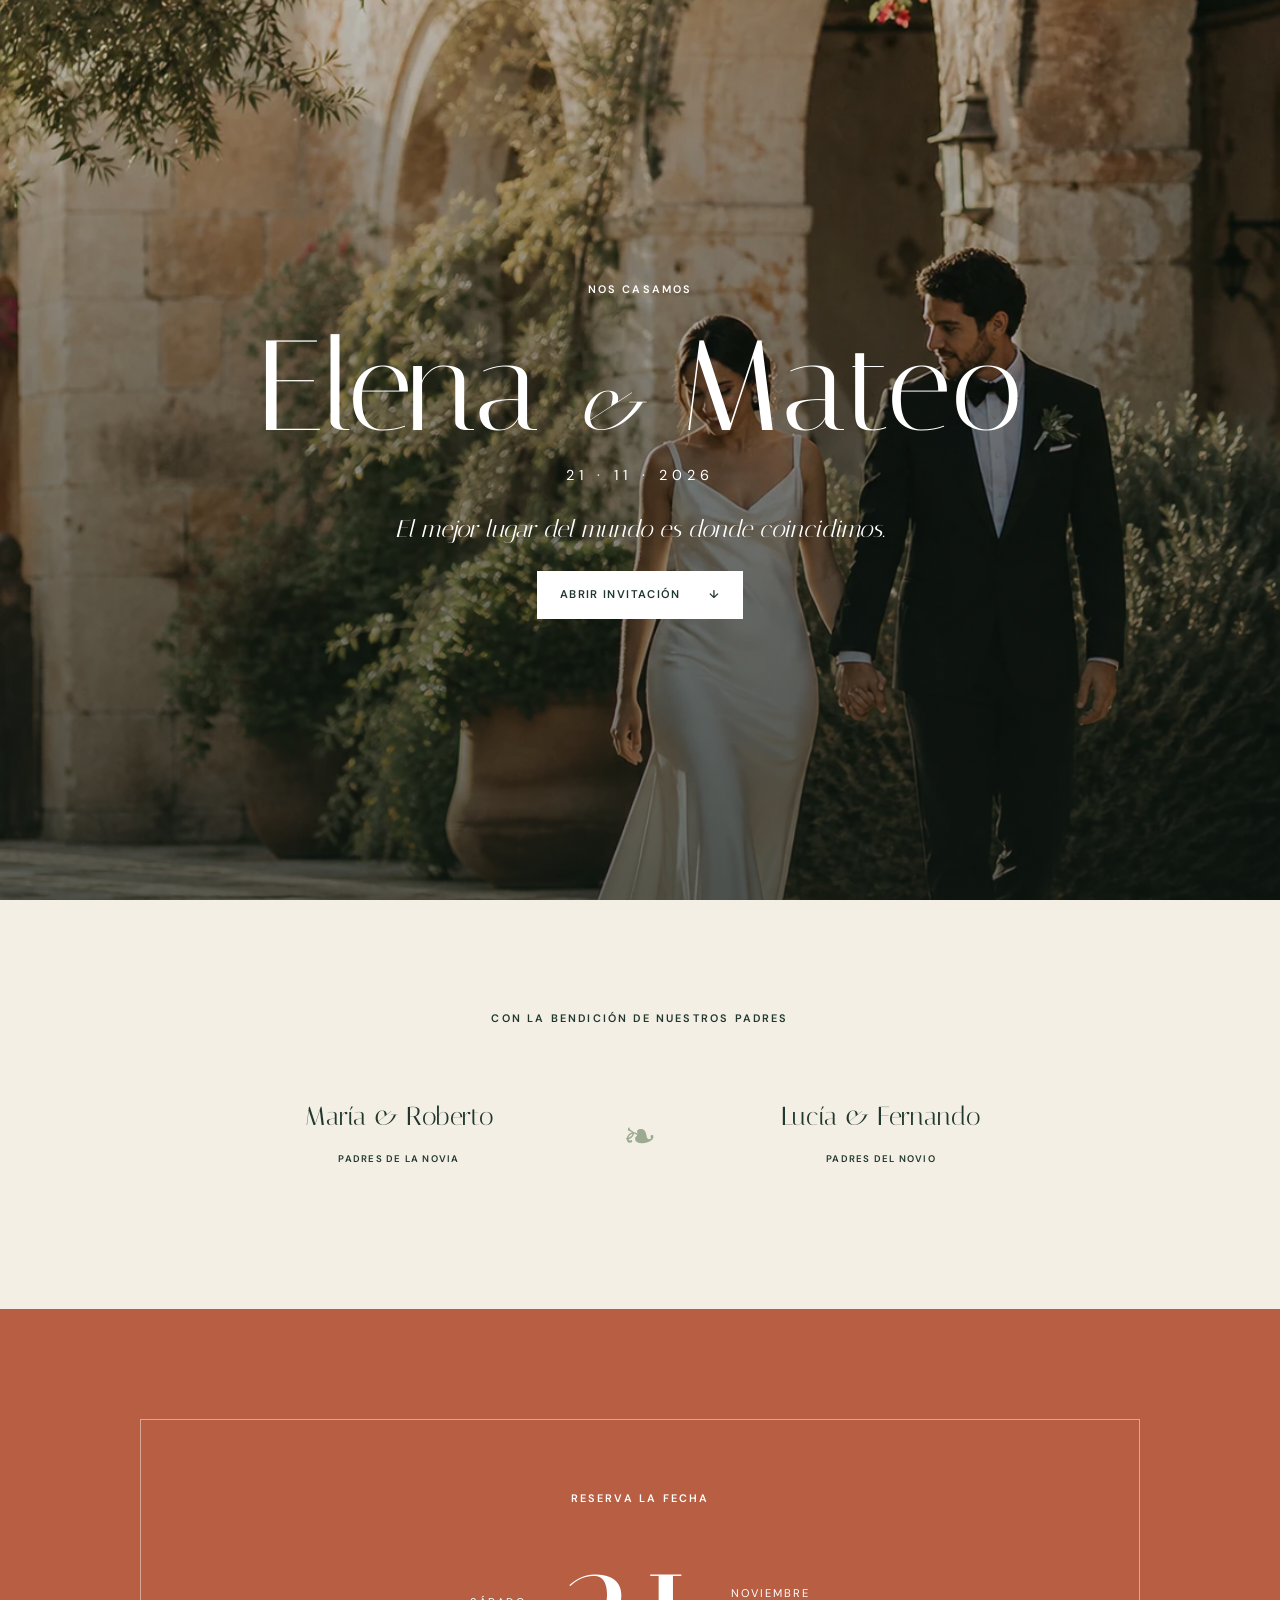
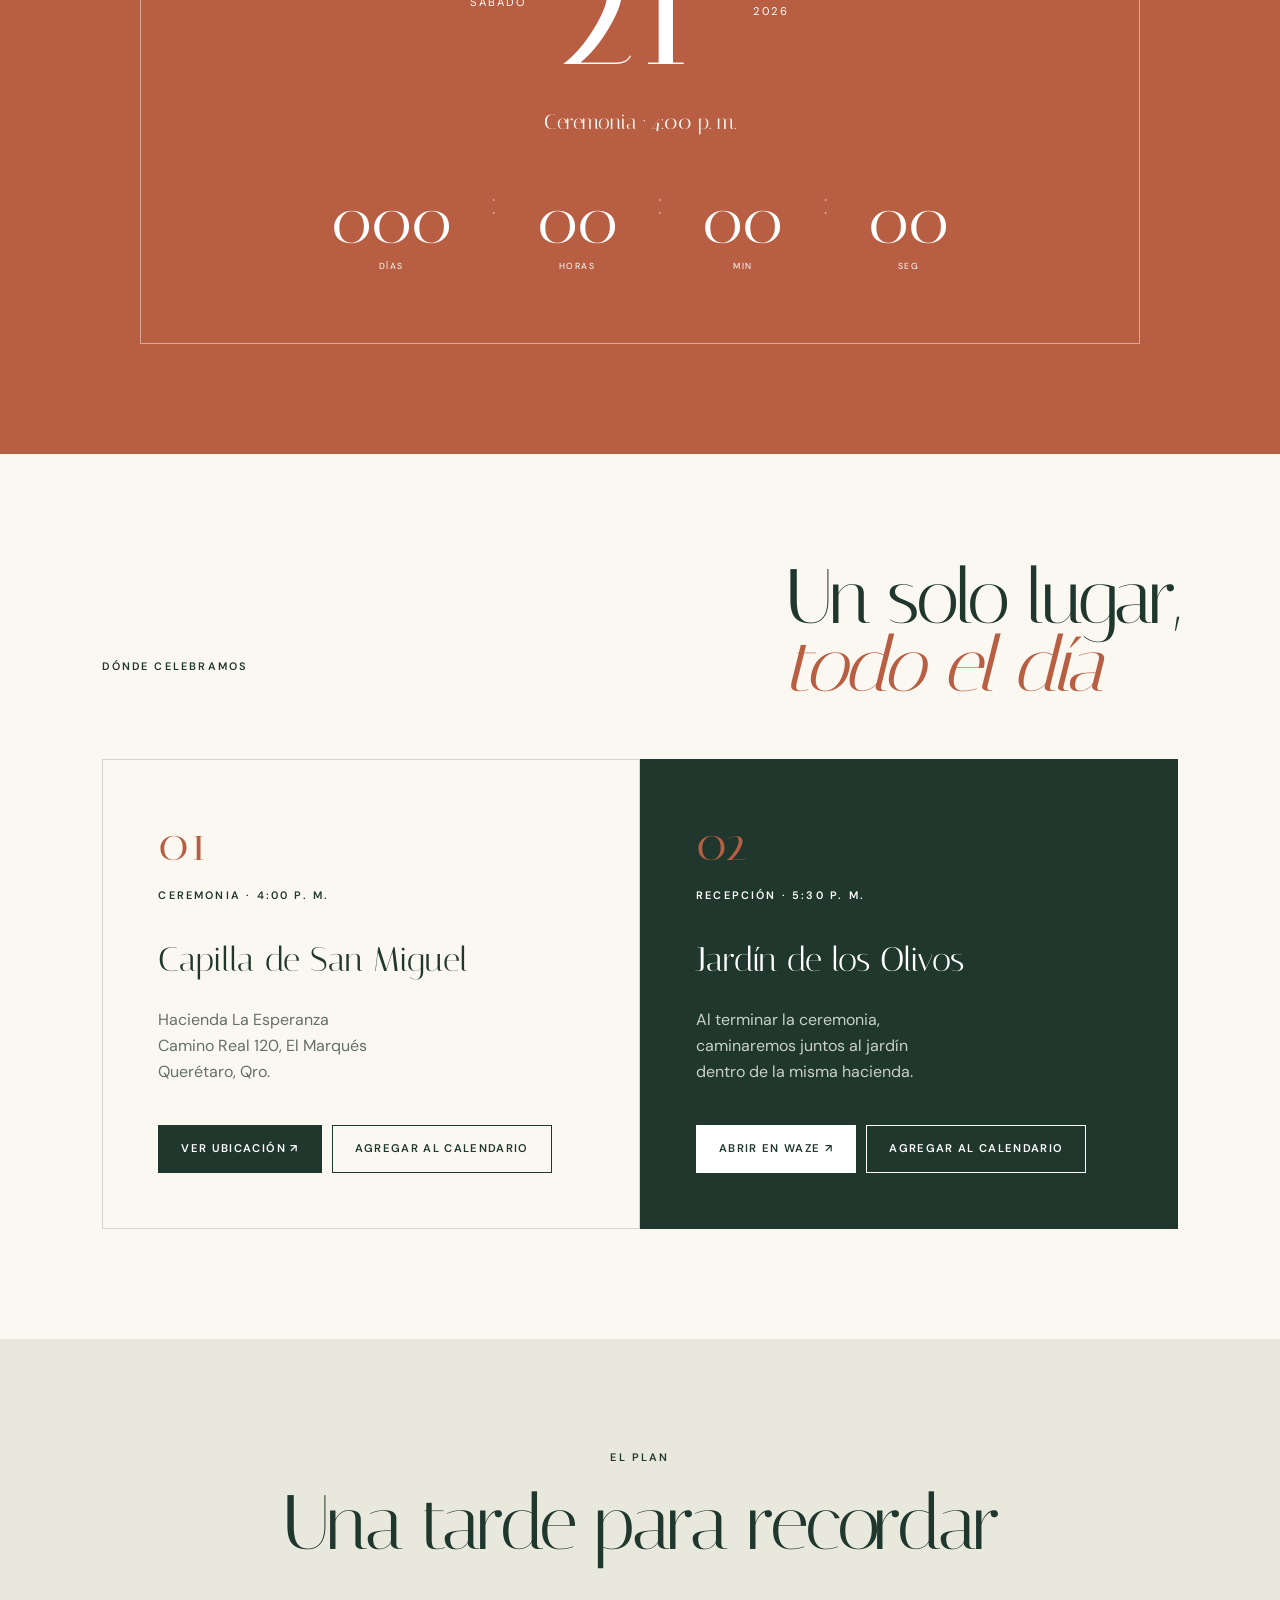
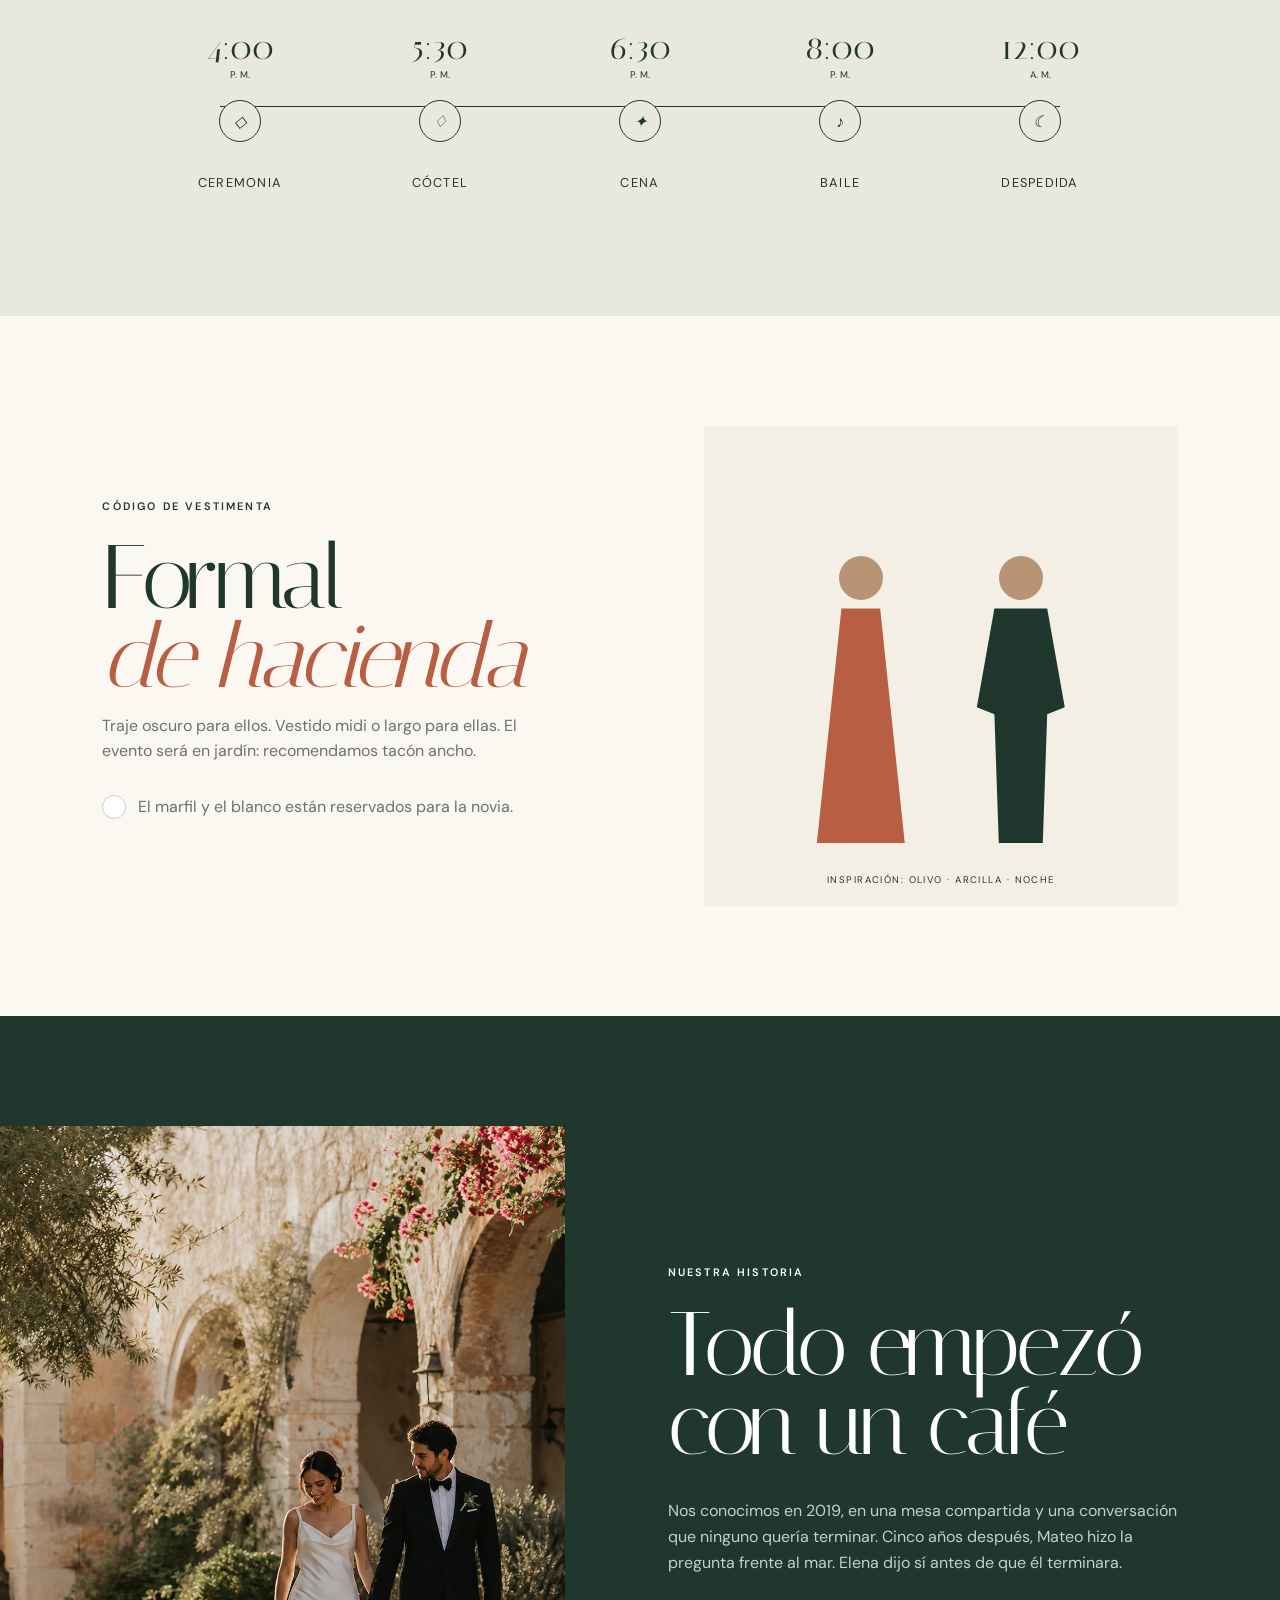
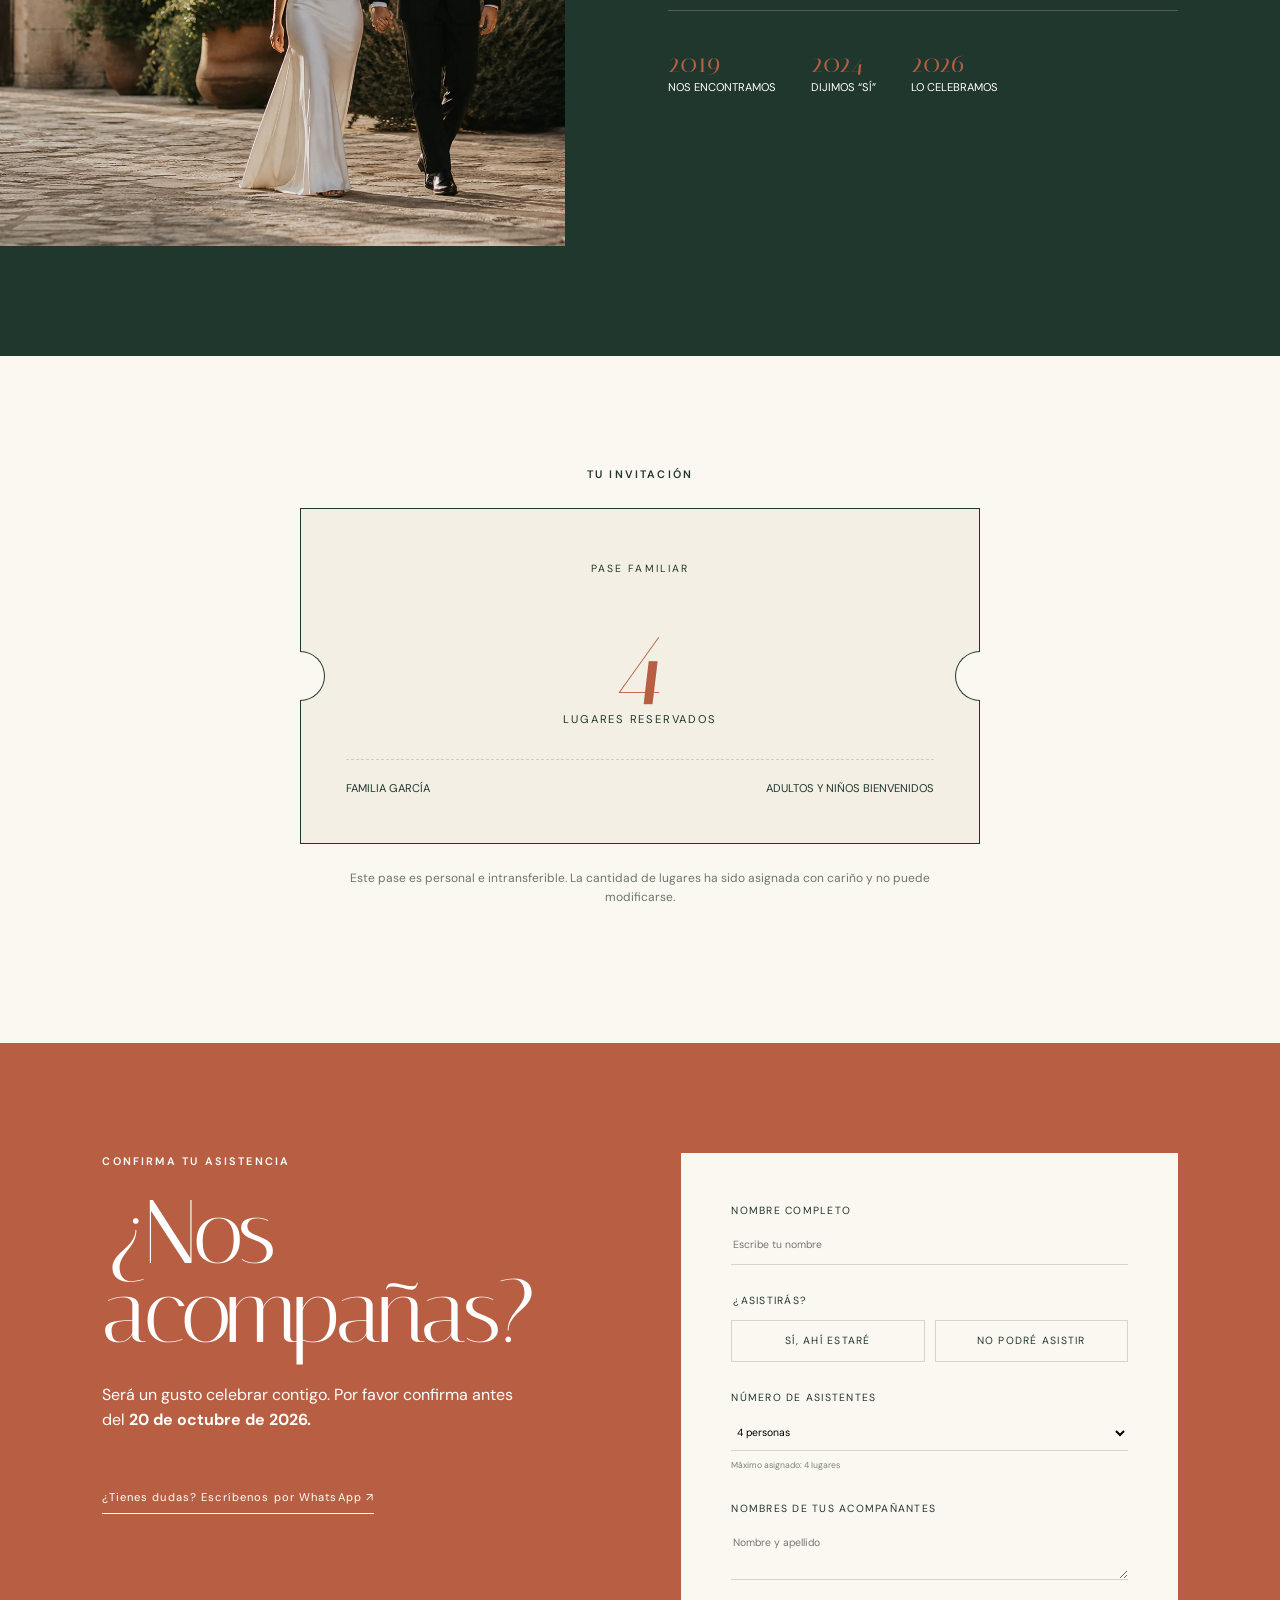
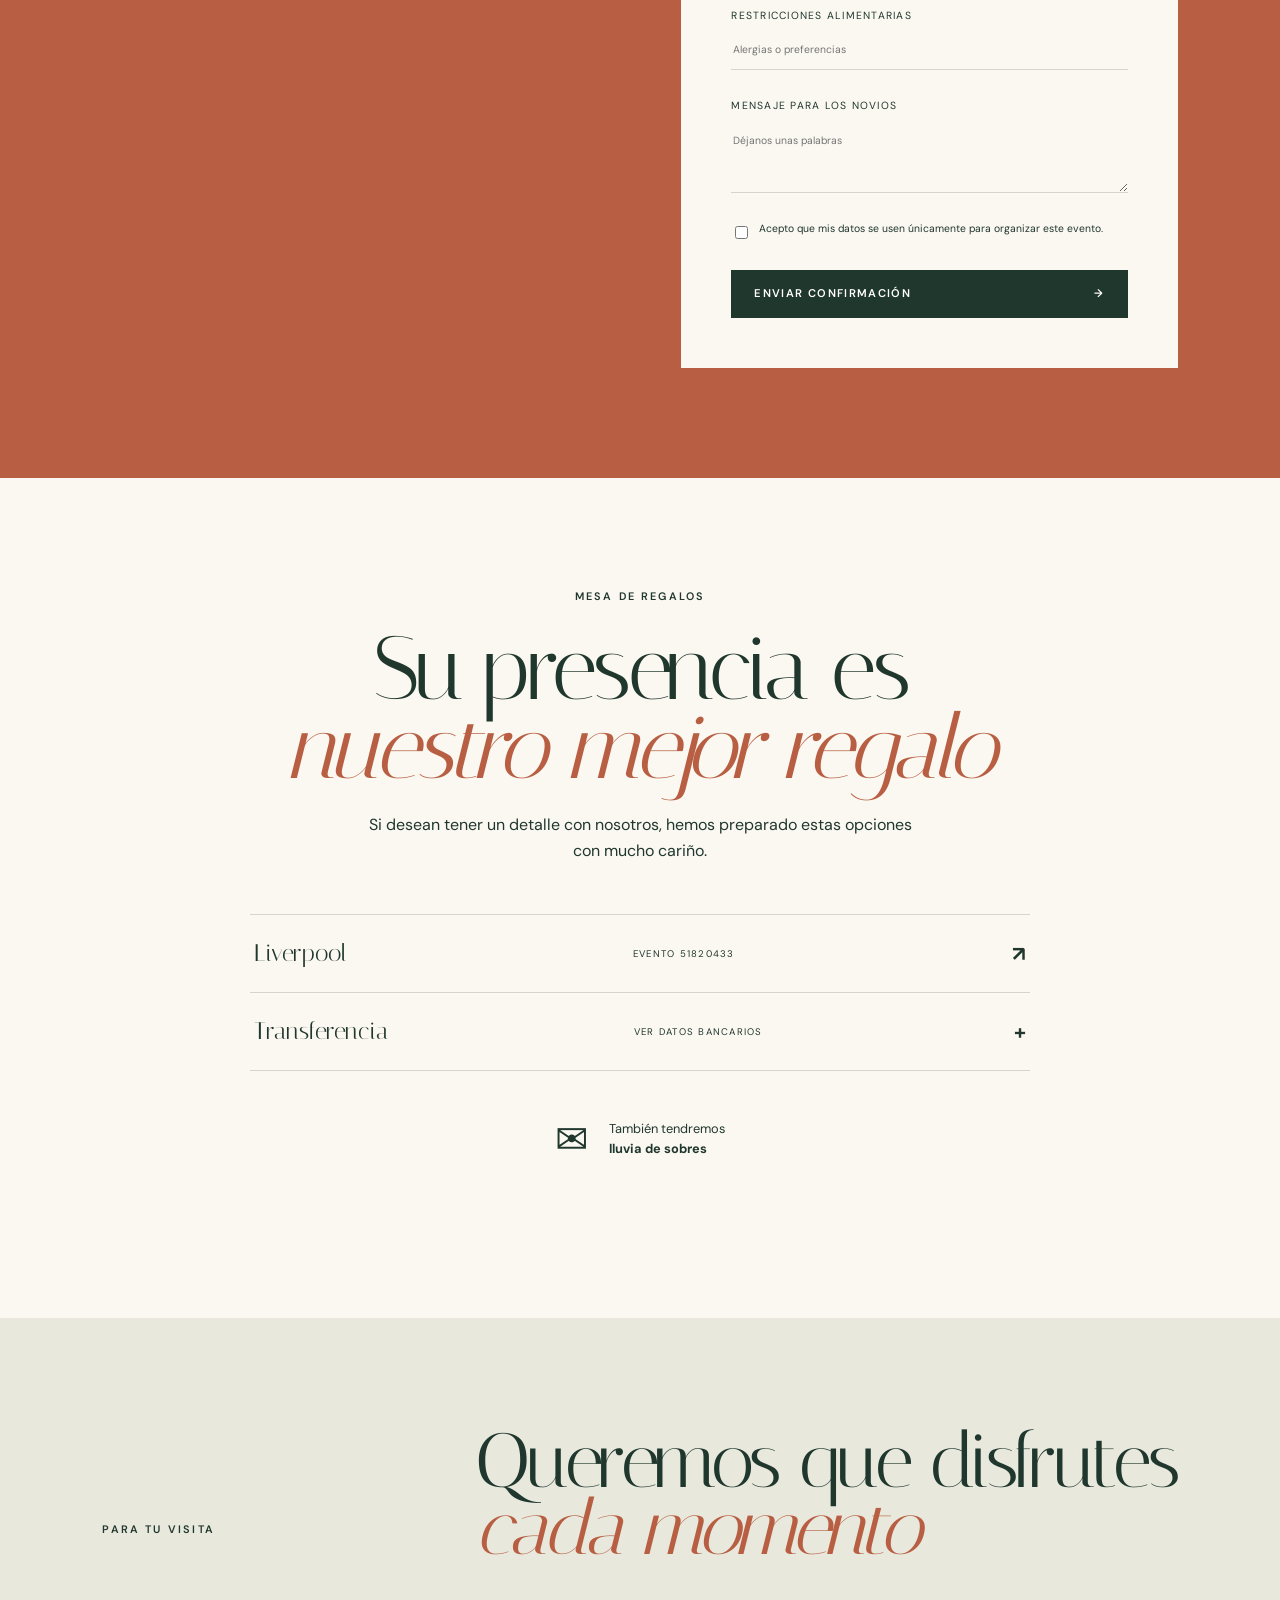
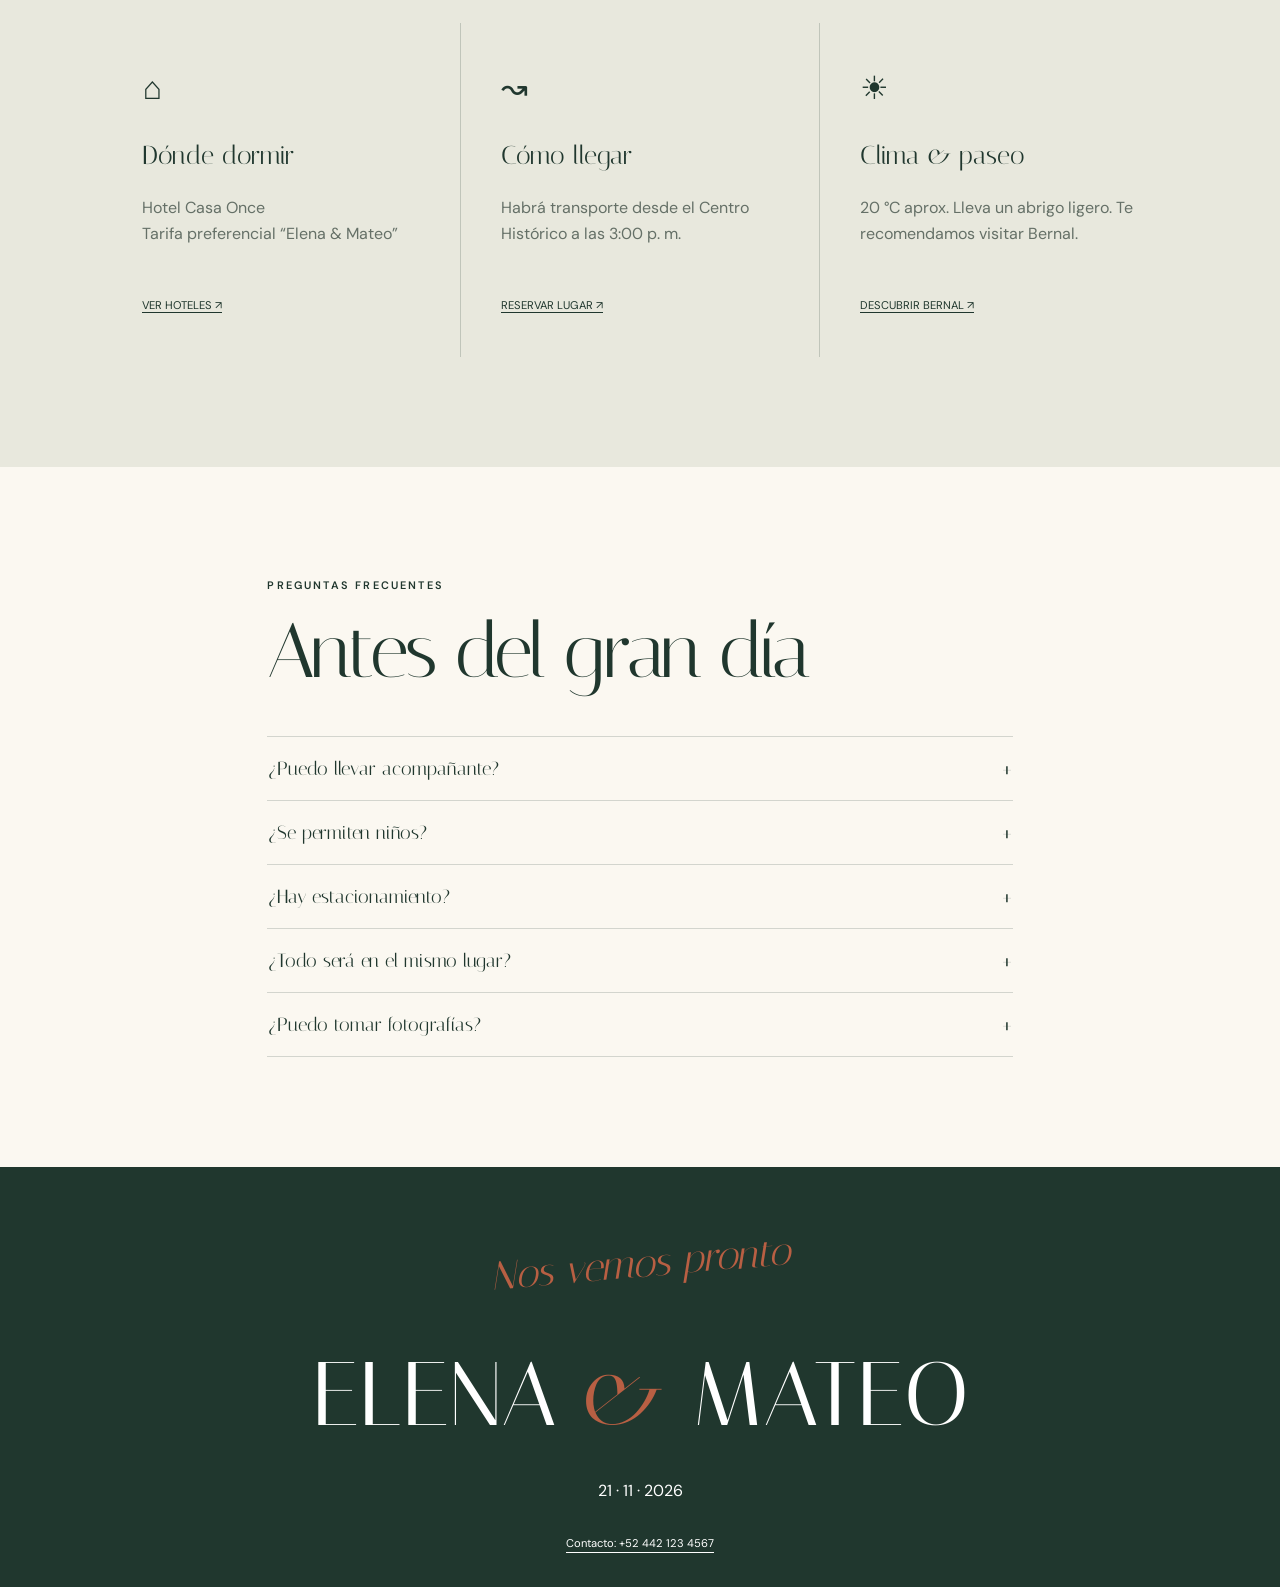
==== index.html @ 78387f2d "Crear invitacion de boda Elena y Mateo" ====
﻿<!doctype html>
<html lang="es">
<head>
  <meta charset="UTF-8">
  <meta name="viewport" content="width=device-width, initial-scale=1.0">
  <meta name="theme-color" content="#21382f">
  <meta name="description" content="Invitación de boda de Elena y Mateo — 21 de noviembre de 2026.">
  <title>Elena & Mateo — Nuestra boda</title>
  <link rel="preconnect" href="https://fonts.googleapis.com">
  <link rel="preconnect" href="https://fonts.gstatic.com" crossorigin>
  <link href="https://fonts.googleapis.com/css2?family=DM+Sans:wght@400;500;600&family=Italiana&display=swap" rel="stylesheet">
  <link rel="stylesheet" href="styles.css">
</head>
<body class="locked">
  <div class="opening" id="opening" role="dialog" aria-modal="true" aria-labelledby="opening-title">
    <div class="opening-photo"></div>
    <div class="opening-shade"></div>
    <div class="opening-content">
      <p class="eyebrow light">NOS CASAMOS</p>
      <h1 id="opening-title">Elena <i>&</i> Mateo</h1>
      <p class="opening-date">21 · 11 · 2026</p>
      <p class="opening-quote">El mejor lugar del mundo es donde coincidimos.</p>
      <button class="button button-light" id="openInvite">Abrir invitación <span>↓</span></button>
    </div>
  </div>

  <header class="nav" id="nav">
    <a href="#inicio" class="monogram" aria-label="Inicio">E<span>&</span>M</a>
    <nav aria-label="Navegación principal">
      <a href="#detalles">Detalles</a><a href="#historia">Historia</a><a href="#rsvp">Confirmar</a>
    </nav>
  </header>

  <main id="inicio">
    <section class="hero">
      <div class="hero-copy reveal">
        <p class="eyebrow">NUESTRA BODA · 21 NOV 2026</p>
        <h2>Elena <span>&</span><br>Mateo</h2>
        <p class="lead">Con mucha alegría queremos compartir contigo uno de los días más importantes de nuestra vida.</p>
        <a class="text-link" href="#detalles">Descubre los detalles <span>↘</span></a>
      </div>
      <figure class="hero-figure reveal">
        <img src="public/elena-mateo-hacienda.webp" alt="Elena y Mateo caminando en una hacienda" fetchpriority="high">
        <figcaption>Querétaro, México</figcaption>
      </figure>
      <p class="hero-script" aria-hidden="true">sí, para siempre</p>
    </section>

    <section class="parents section-pad reveal">
      <p class="eyebrow">CON LA BENDICIÓN DE NUESTROS PADRES</p>
      <div class="parent-grid">
        <p>María & Roberto<br><small>padres de la novia</small></p>
        <span class="olive-mark">❧</span>
        <p>Lucía & Fernando<br><small>padres del novio</small></p>
      </div>
    </section>

    <section class="date-section section-pad" id="detalles">
      <div class="date-card reveal">
        <p class="eyebrow">RESERVA LA FECHA</p>
        <div class="date-lockup"><span>SÁBADO</span><strong>21</strong><span>NOVIEMBRE<br>2026</span></div>
        <p class="ceremony-time">Ceremonia · 4:00 p. m.</p>
        <div class="countdown" id="countdown" aria-label="Cuenta regresiva">
          <div><strong id="days">000</strong><span>DÍAS</span></div><b>:</b>
          <div><strong id="hours">00</strong><span>HORAS</span></div><b>:</b>
          <div><strong id="minutes">00</strong><span>MIN</span></div><b>:</b>
          <div><strong id="seconds">00</strong><span>SEG</span></div>
        </div>
      </div>
    </section>

    <section class="events section-pad">
      <div class="section-heading reveal"><p class="eyebrow">DÓNDE CELEBRAMOS</p><h2>Un solo lugar,<br><i>todo el día</i></h2></div>
      <div class="event-grid">
        <article class="event-card reveal"><span class="event-number">01</span><p class="eyebrow">CEREMONIA · 4:00 P. M.</p><h3>Capilla de San Miguel</h3><p>Hacienda La Esperanza<br>Camino Real 120, El Marqués<br>Querétaro, Qro.</p><div class="card-actions"><a class="button" target="_blank" rel="noreferrer" href="https://www.google.com/maps/search/?api=1&query=Hacienda+La+Esperanza+El+Marques+Queretaro">Ver ubicación ↗</a><button class="button ghost calendar-btn">Agregar al calendario</button></div></article>
        <article class="event-card featured reveal"><span class="event-number">02</span><p class="eyebrow">RECEPCIÓN · 5:30 P. M.</p><h3>Jardín de los Olivos</h3><p>Al terminar la ceremonia,<br>caminaremos juntos al jardín<br>dentro de la misma hacienda.</p><div class="card-actions"><a class="button light-btn" target="_blank" rel="noreferrer" href="https://waze.com/ul?q=Hacienda%20La%20Esperanza%20Queretaro&navigate=yes">Abrir en Waze ↗</a><button class="button outline-light calendar-btn">Agregar al calendario</button></div></article>
      </div>
    </section>

    <section class="timeline section-pad reveal">
      <p class="eyebrow">EL PLAN</p><h2>Una tarde para recordar</h2>
      <div class="timeline-row">
        <div><strong>4:00</strong><span>p. m.</span><i>◇</i><p>Ceremonia</p></div>
        <div><strong>5:30</strong><span>p. m.</span><i>♢</i><p>Cóctel</p></div>
        <div><strong>6:30</strong><span>p. m.</span><i>✦</i><p>Cena</p></div>
        <div><strong>8:00</strong><span>p. m.</span><i>♪</i><p>Baile</p></div>
        <div><strong>12:00</strong><span>a. m.</span><i>☾</i><p>Despedida</p></div>
      </div>
    </section>

    <section class="dress section-pad">
      <div class="dress-copy reveal"><p class="eyebrow">CÓDIGO DE VESTIMENTA</p><h2>Formal<br><i>de hacienda</i></h2><p>Traje oscuro para ellos. Vestido midi o largo para ellas. El evento será en jardín: recomendamos tacón ancho.</p><p class="reserved"><span></span>El marfil y el blanco están reservados para la novia.</p></div>
      <div class="looks reveal" aria-label="Inspiración de vestimenta"><div class="look woman"><span></span><i></i></div><div class="look man"><span></span><i></i></div><p>Inspiración: olivo · arcilla · noche</p></div>
    </section>

    <section class="story section-pad" id="historia">
      <div class="story-photo reveal"><img src="public/elena-mateo-hacienda.webp" alt="Retrato de Elena y Mateo en la hacienda" loading="lazy"></div>
      <div class="story-copy reveal"><p class="eyebrow">NUESTRA HISTORIA</p><h2>Todo empezó<br>con un café</h2><p>Nos conocimos en 2019, en una mesa compartida y una conversación que ninguno quería terminar. Cinco años después, Mateo hizo la pregunta frente al mar. Elena dijo sí antes de que él terminara.</p><div class="story-dates"><p><strong>2019</strong>Nos encontramos</p><p><strong>2024</strong>Dijimos “sí”</p><p><strong>2026</strong>Lo celebramos</p></div></div>
    </section>

    <section class="passes section-pad reveal">
      <p class="eyebrow">TU INVITACIÓN</p><div class="pass-card"><span class="pass-label">PASE FAMILIAR</span><strong>4</strong><p>lugares reservados</p><div class="pass-meta"><span>Familia García</span><span>Adultos y niños bienvenidos</span></div></div>
      <p class="microcopy">Este pase es personal e intransferible. La cantidad de lugares ha sido asignada con cariño y no puede modificarse.</p>
    </section>

    <section class="rsvp section-pad" id="rsvp">
      <div class="rsvp-intro reveal"><p class="eyebrow light">CONFIRMA TU ASISTENCIA</p><h2>¿Nos acompañas?</h2><p>Será un gusto celebrar contigo. Por favor confirma antes del <strong>20 de octubre de 2026.</strong></p><a class="whatsapp" href="https://wa.me/524421234567?text=Hola%20Elena%20y%20Mateo%2C%20tengo%20una%20duda%20sobre%20su%20boda" target="_blank" rel="noreferrer">¿Tienes dudas? Escríbenos por WhatsApp ↗</a></div>
      <form class="rsvp-form reveal" id="rsvpForm">
        <label>Nombre completo<input required name="name" autocomplete="name" placeholder="Escribe tu nombre"></label>
        <fieldset><legend>¿Asistirás?</legend><label class="radio"><input type="radio" name="attending" value="Sí" required><span>Sí, ahí estaré</span></label><label class="radio"><input type="radio" name="attending" value="No"><span>No podré asistir</span></label></fieldset>
        <label>Número de asistentes<select name="guests" aria-describedby="guestHint"><option>1 persona</option><option>2 personas</option><option>3 personas</option><option selected>4 personas</option></select><small id="guestHint">Máximo asignado: 4 lugares</small></label>
        <label>Nombres de tus acompañantes<textarea name="companions" rows="2" placeholder="Nombre y apellido"></textarea></label>
        <label>Restricciones alimentarias<input name="diet" placeholder="Alergias o preferencias"></label>
        <label>Mensaje para los novios<textarea name="message" rows="3" placeholder="Déjanos unas palabras"></textarea></label>
        <label class="privacy"><input type="checkbox" required><span>Acepto que mis datos se usen únicamente para organizar este evento.</span></label>
        <button class="button submit" type="submit">Enviar confirmación <span>→</span></button>
      </form>
    </section>

    <section class="gifts section-pad reveal"><p class="eyebrow">MESA DE REGALOS</p><h2>Su presencia es<br><i>nuestro mejor regalo</i></h2><p>Si desean tener un detalle con nosotros, hemos preparado estas opciones con mucho cariño.</p><div class="gift-links"><a href="https://www.liverpool.com.mx" target="_blank" rel="noreferrer"><span>Liverpool</span><small>Evento 51820433</small><b>↗</b></a><button id="bankButton"><span>Transferencia</span><small>Ver datos bancarios</small><b>+</b></button><div class="bank-details" id="bankDetails"><strong>Elena García</strong><span>CLABE 012 345 678901234567</span><span>Concepto: Boda E&M</span></div><div class="envelope"><span>✉</span><p>También tendremos<br><strong>lluvia de sobres</strong></p></div></div></section>

    <section class="recommendations section-pad">
      <div class="section-heading reveal"><p class="eyebrow">PARA TU VISITA</p><h2>Queremos que disfrutes<br><i>cada momento</i></h2></div>
      <div class="rec-grid"><article class="reveal"><span>⌂</span><h3>Dónde dormir</h3><p>Hotel Casa Once<br>Tarifa preferencial “Elena & Mateo”</p><a target="_blank" rel="noreferrer" href="https://www.google.com/maps/search/hoteles+en+Queretaro">Ver hoteles ↗</a></article><article class="reveal"><span>↝</span><h3>Cómo llegar</h3><p>Habrá transporte desde el Centro Histórico a las 3:00 p. m.</p><a href="https://wa.me/524421234567?text=Hola%2C%20quiero%20reservar%20un%20lugar%20en%20el%20transporte" target="_blank" rel="noreferrer">Reservar lugar ↗</a></article><article class="reveal"><span>☀</span><h3>Clima & paseo</h3><p>20 °C aprox. Lleva un abrigo ligero. Te recomendamos visitar Bernal.</p><a target="_blank" rel="noreferrer" href="https://www.google.com/maps/search/Peña+de+Bernal">Descubrir Bernal ↗</a></article></div>
    </section>

    <section class="faq section-pad reveal"><p class="eyebrow">PREGUNTAS FRECUENTES</p><h2>Antes del gran día</h2><div class="accordion"><details><summary>¿Puedo llevar acompañante?<span>+</span></summary><p>El número de lugares indicado en tu pase ya contempla a tus acompañantes autorizados.</p></details><details><summary>¿Se permiten niños?<span>+</span></summary><p>Sí. Este pase familiar permite adultos y niños dentro de los cuatro lugares asignados.</p></details><details><summary>¿Hay estacionamiento?<span>+</span></summary><p>Sí, la hacienda cuenta con estacionamiento gratuito y personal de apoyo.</p></details><details><summary>¿Todo será en el mismo lugar?<span>+</span></summary><p>Sí. La capilla y el jardín se encuentran dentro de la misma hacienda.</p></details><details><summary>¿Puedo tomar fotografías?<span>+</span></summary><p>Claro, salvo durante la ceremonia. Después, nos encantará que compartas tus recuerdos.</p></details></div></section>
  </main>

  <footer><p class="script">Nos vemos pronto</p><p class="footer-names">ELENA <span>&</span> MATEO</p><p>21 · 11 · 2026</p><a href="https://wa.me/524421234567" target="_blank" rel="noreferrer">Contacto: +52 442 123 4567</a></footer>

  <div class="thanks" id="thanks" role="dialog" aria-modal="true" aria-labelledby="thanksTitle"><div><button id="closeThanks" aria-label="Cerrar">×</button><p class="eyebrow">CONFIRMACIÓN RECIBIDA</p><h2 id="thanksTitle">¡Gracias!</h2><p>Tu respuesta quedó registrada en este dispositivo. Nos emociona compartir este día contigo.</p><span class="heart">♡</span></div></div>
  <script src="script.js"></script>
</body>
</html>
---- styles.css ----
﻿:root{--ink:#20372e;--cream:#f4efe5;--paper:#fbf8f1;--clay:#b85f43;--sage:#9caa91;--line:rgba(32,55,46,.18)}*{box-sizing:border-box}html{scroll-behavior:smooth}body{margin:0;background:var(--paper);color:var(--ink);font-family:"DM Sans",sans-serif;font-size:16px;line-height:1.6}body.locked{overflow:hidden}img{width:100%;display:block}a{color:inherit;text-decoration:none}button,input,select,textarea{font:inherit}button{cursor:pointer}.opening{position:fixed;inset:0;z-index:1000;display:grid;place-items:center;color:white;text-align:center;transition:opacity .7s,visibility .7s}.opening.hidden{opacity:0;visibility:hidden}.opening-photo,.opening-shade{position:absolute;inset:0}.opening-photo{background:url('public/elena-mateo-hacienda.webp') center 58%/cover}.opening-shade{background:linear-gradient(180deg,rgba(15,25,20,.18),rgba(15,25,20,.62))}.opening-content{position:relative;padding:24px;animation:rise .9s ease both}.opening h1{font:clamp(3.6rem,10vw,8rem)/.9 Italiana,serif;margin:30px 0 20px}.opening h1 i{font-size:.55em;font-weight:400}.opening-date{font-size:.9rem;letter-spacing:.35em}.opening-quote{font:italic clamp(1.1rem,2vw,1.5rem) Italiana,serif;margin:28px 0}.button{display:inline-flex;align-items:center;justify-content:center;gap:28px;border:1px solid var(--ink);background:var(--ink);color:white;padding:14px 22px;text-transform:uppercase;letter-spacing:.12em;font-size:.7rem;font-weight:600;transition:.25s}.button:hover{transform:translateY(-2px);background:var(--clay);border-color:var(--clay)}.button-light,.light-btn{background:white;color:var(--ink);border-color:white}.nav{height:80px;padding:0 clamp(20px,5vw,80px);display:flex;align-items:center;justify-content:space-between;position:absolute;z-index:20;width:100%;color:white}.nav nav{display:flex;gap:32px;text-transform:uppercase;font-size:.7rem;letter-spacing:.12em}.monogram{font:1.5rem Italiana,serif}.monogram span{font-size:.7em}.hero{min-height:100vh;background:var(--ink);color:white;display:grid;grid-template-columns:42% 58%;align-items:center;position:relative;overflow:hidden}.hero-copy{padding:130px 8vw 70px;z-index:2}.eyebrow{font-size:.68rem;letter-spacing:.2em;font-weight:600;margin:0 0 24px}.eyebrow.light{color:#fff}.hero h2,.section-heading h2,.dress h2,.story h2,.rsvp h2,.gifts h2,.faq h2,.timeline h2{font:clamp(3.2rem,7vw,7.5rem)/.88 Italiana,serif;letter-spacing:-.04em;margin:0}.hero h2 span{font-size:.55em;color:var(--clay)}.lead{max-width:400px;margin:35px 0;color:#dce1dc}.text-link{display:inline-flex;gap:70px;border-bottom:1px solid rgba(255,255,255,.5);padding-bottom:8px;text-transform:uppercase;font-size:.7rem;letter-spacing:.12em}.hero-figure{height:100vh;margin:0;position:relative}.hero-figure img{height:100%;object-fit:cover}.hero-figure:after{content:"";position:absolute;inset:0;background:linear-gradient(90deg,var(--ink),transparent 34%)}.hero-figure figcaption{position:absolute;bottom:30px;right:40px;z-index:2;font-size:.65rem;letter-spacing:.16em;text-transform:uppercase}.hero-script,.script{font:italic 2rem Italiana,serif;position:absolute;right:3%;bottom:13%;transform:rotate(-8deg);z-index:3}.section-pad{padding:110px clamp(22px,8vw,130px)}.parents{text-align:center;background:var(--cream)}.parent-grid{display:grid;grid-template-columns:1fr auto 1fr;gap:55px;align-items:center;max-width:820px;margin:45px auto 0}.parent-grid p{font:1.65rem/1.4 Italiana,serif}.parent-grid small{font:600 .6rem DM Sans,sans-serif;letter-spacing:.13em;text-transform:uppercase}.olive-mark{font-size:2.5rem;color:var(--sage)}.date-section{background:var(--clay);color:white}.date-card{text-align:center;border:1px solid rgba(255,255,255,.45);padding:70px 20px;max-width:1000px;margin:auto}.date-lockup{display:flex;align-items:center;justify-content:center;gap:30px}.date-lockup strong{font:clamp(6rem,14vw,12rem)/.8 Italiana,serif}.date-lockup span{font-size:.7rem;letter-spacing:.18em;max-width:100px}.ceremony-time{font:1.3rem Italiana,serif;margin:35px 0}.countdown{display:flex;justify-content:center;gap:clamp(12px,3vw,45px);align-items:start;margin-top:50px}.countdown div{display:grid}.countdown strong{font:clamp(2rem,5vw,4rem) Italiana,serif;font-variant-numeric:tabular-nums}.countdown span{font-size:.55rem;letter-spacing:.16em}.countdown b{font:2rem Italiana,serif;opacity:.45}.events{background:var(--paper)}.section-heading{display:flex;align-items:end;justify-content:space-between;margin-bottom:60px}.section-heading h2{font-size:clamp(3rem,6vw,6rem)}.section-heading i,.dress h2 i,.gifts h2 i{color:var(--clay);font-weight:400}.event-grid{display:grid;grid-template-columns:1fr 1fr;max-width:1100px;margin:auto}.event-card{border:1px solid var(--line);padding:55px;min-height:470px;display:flex;flex-direction:column;align-items:flex-start}.event-card.featured{background:var(--ink);color:white}.event-number{font:3rem Italiana,serif;color:var(--clay);margin-bottom:auto}.event-card h3{font:2.1rem Italiana,serif;margin:12px 0}.event-card>p:not(.eyebrow){color:#657067}.featured>p:not(.eyebrow){color:#c8d0cb}.card-actions{display:flex;flex-wrap:wrap;gap:10px;margin-top:25px}.ghost{background:transparent;color:var(--ink)}.outline-light{background:transparent;border-color:white}.timeline{text-align:center;background:#e8e8dd}.timeline h2{font-size:clamp(2.8rem,6vw,5.5rem)}.timeline-row{display:grid;grid-template-columns:repeat(5,1fr);max-width:1000px;margin:70px auto 0;position:relative}.timeline-row:before{content:"";height:1px;background:var(--ink);position:absolute;left:8%;right:8%;top:78px}.timeline-row div{display:grid;justify-items:center}.timeline-row strong{font:2.1rem Italiana,serif}.timeline-row span{font-size:.6rem;text-transform:uppercase}.timeline-row i{width:42px;height:42px;border:1px solid var(--ink);border-radius:50%;display:grid;place-items:center;background:#e8e8dd;margin:18px 0;z-index:1}.timeline-row p{font-size:.8rem;text-transform:uppercase;letter-spacing:.1em}.dress{display:grid;grid-template-columns:1fr 1fr;align-items:center;gap:10vw}.dress-copy p:not(.eyebrow){max-width:460px;color:#68746c}.reserved{margin-top:30px;display:flex;gap:12px;align-items:center}.reserved span{width:24px;height:24px;border:1px solid #ccc;background:white;border-radius:50%;flex:none}.looks{min-height:480px;background:var(--cream);display:flex;justify-content:center;align-items:end;gap:40px;padding:60px 20px 30px;position:relative}.looks>p{position:absolute;bottom:10px;text-transform:uppercase;font-size:.6rem;letter-spacing:.15em}.look{position:relative;height:320px;width:120px}.look span{position:absolute;top:0;left:38px;width:44px;height:44px;background:#b89476;border-radius:50%}.look i{position:absolute;top:52px;left:16px;width:88px;height:235px;background:var(--clay);clip-path:polygon(28% 0,72% 0,100% 100%,0 100%)}.look.man i{background:var(--ink);clip-path:polygon(20% 0,80% 0,100% 42%,80% 45%,75% 100%,25% 100%,20% 45%,0 42%)}.story{background:var(--ink);color:white;display:grid;grid-template-columns:48% 52%;padding-left:0;gap:8vw;align-items:center}.story-photo img{height:720px;object-fit:cover;object-position:50% 50%}.story-copy{padding-right:8vw}.story-copy>p:not(.eyebrow){max-width:520px;color:#c5cfca;margin:35px 0}.story-dates{display:flex;gap:35px;border-top:1px solid rgba(255,255,255,.2);padding-top:25px}.story-dates p{font-size:.7rem;text-transform:uppercase}.story-dates strong{display:block;font:1.7rem Italiana,serif;color:var(--clay)}.passes{text-align:center}.pass-card{max-width:680px;margin:auto;border:1px solid var(--ink);padding:45px;position:relative;background:var(--cream)}.pass-card:before,.pass-card:after{content:"";position:absolute;width:24px;height:48px;background:var(--paper);border:1px solid var(--ink);top:50%;transform:translateY(-50%);border-radius:0 30px 30px 0;border-left:0;left:-1px}.pass-card:after{left:auto;right:-1px;border-radius:30px 0 0 30px;border:1px solid var(--ink);border-right:0}.pass-label{font-size:.65rem;letter-spacing:.2em}.pass-card>strong{display:block;font:7rem/1 Italiana,serif;color:var(--clay);margin-top:20px}.pass-card>p{margin:0;text-transform:uppercase;font-size:.7rem;letter-spacing:.16em}.pass-meta{display:flex;justify-content:space-between;border-top:1px dashed var(--line);margin-top:30px;padding-top:20px;font-size:.7rem;text-transform:uppercase}.microcopy{font-size:.75rem;color:#6c756e;max-width:600px;margin:25px auto}.rsvp{background:var(--clay);color:white;display:grid;grid-template-columns:1fr 1.1fr;gap:10vw}.rsvp-intro{position:sticky;top:80px;align-self:start}.rsvp-intro p{max-width:420px}.rsvp-intro h2{margin-bottom:30px}.whatsapp{display:inline-block;margin-top:40px;font-size:.7rem;letter-spacing:.1em;border-bottom:1px solid white;padding-bottom:6px}.rsvp-form{background:var(--paper);color:var(--ink);padding:50px;display:grid;gap:28px}.rsvp-form>label,.rsvp-form fieldset{border:0;margin:0;padding:0;display:grid;gap:8px;text-transform:uppercase;font-size:.65rem;letter-spacing:.12em}.rsvp-form input:not([type=radio]):not([type=checkbox]),.rsvp-form select,.rsvp-form textarea{width:100%;border:0;border-bottom:1px solid var(--line);background:transparent;padding:10px 2px;border-radius:0;outline:none;text-transform:none;letter-spacing:0}.rsvp-form input:focus,.rsvp-form select:focus,.rsvp-form textarea:focus{border-color:var(--clay)}.rsvp-form small{color:#7c837d;text-transform:none;letter-spacing:0}.rsvp-form fieldset{display:flex;gap:10px;flex-wrap:wrap}.rsvp-form legend{margin-bottom:10px}.radio{flex:1;min-width:150px}.radio input{position:absolute;opacity:0}.radio span{display:block;border:1px solid var(--line);padding:12px;text-align:center}.radio input:checked+span{background:var(--ink);color:white}.privacy{display:flex!important;grid-template-columns:20px 1fr!important;align-items:start;text-transform:none!important;letter-spacing:0!important}.privacy input{margin-top:5px}.submit{width:100%;justify-content:space-between}.gifts{text-align:center}.gifts>p:not(.eyebrow){max-width:550px;margin:25px auto}.gift-links{max-width:780px;margin:50px auto 0}.gift-links>a,.gift-links>button{width:100%;display:grid;grid-template-columns:1fr 1fr auto;text-align:left;align-items:center;border:0;border-top:1px solid var(--line);padding:22px 4px;background:none;color:var(--ink)}.gift-links span{font:1.5rem Italiana,serif}.gift-links small{text-transform:uppercase;font-size:.6rem;letter-spacing:.13em}.gift-links b{font-size:1.3rem}.bank-details{display:none;background:var(--cream);padding:20px;text-align:left;gap:5px}.bank-details.visible{display:grid}.envelope{display:flex;align-items:center;justify-content:center;gap:20px;border-top:1px solid var(--line);padding:35px}.envelope>span{font-size:2.5rem}.envelope p{font-size:.8rem;text-align:left}.recommendations{background:#e8e8dd}.rec-grid{display:grid;grid-template-columns:repeat(3,1fr);gap:1px;background:rgba(32,55,46,.2)}.rec-grid article{background:#e8e8dd;padding:40px}.rec-grid article>span{font-size:2rem}.rec-grid h3{font:1.6rem Italiana,serif}.rec-grid p{min-height:80px;color:#657067}.rec-grid a{font-size:.7rem;text-transform:uppercase;border-bottom:1px solid}.faq{max-width:950px;margin:auto}.faq h2{font-size:clamp(3rem,6vw,5rem);margin-bottom:50px}.accordion details{border-top:1px solid var(--line);padding:20px 0}.accordion details:last-child{border-bottom:1px solid var(--line)}.accordion summary{list-style:none;display:flex;justify-content:space-between;cursor:pointer;font:1.2rem Italiana,serif}.accordion summary::-webkit-details-marker{display:none}.accordion details[open] summary span{transform:rotate(45deg)}.accordion p{color:#68746c;max-width:650px}.accordion span{transition:.2s}footer{min-height:420px;background:var(--ink);color:white;display:flex;flex-direction:column;align-items:center;justify-content:center;gap:15px;text-align:center;position:relative}footer .script{position:static;transform:rotate(-5deg);color:var(--clay);font-size:2.5rem}.footer-names{font:clamp(2.8rem,7vw,6rem) Italiana,serif;margin:0}.footer-names span{color:var(--clay)}footer>a{font-size:.7rem;border-bottom:1px solid}.thanks{position:fixed;inset:0;background:rgba(17,31,25,.88);z-index:500;display:none;place-items:center;padding:20px}.thanks.visible{display:grid}.thanks>div{background:var(--paper);padding:70px 50px;text-align:center;max-width:520px;position:relative}.thanks h2{font:5rem Italiana,serif;margin:0}.thanks button{position:absolute;right:20px;top:15px;border:0;background:none;font-size:2rem}.heart{font-size:3rem;color:var(--clay)}.reveal{opacity:0;transform:translateY(24px);transition:opacity .8s,transform .8s}.reveal.visible{opacity:1;transform:none}@keyframes rise{from{opacity:0;transform:translateY(25px)}to{opacity:1;transform:none}}@media(max-width:800px){.nav nav{display:none}.hero{grid-template-columns:1fr;min-height:auto}.hero-copy{padding:130px 24px 65px}.hero-figure{height:66vh}.hero-figure:after{background:linear-gradient(180deg,var(--ink),transparent 25%)}.hero-script{bottom:5%}.section-pad{padding:80px 22px}.parent-grid{gap:12px}.parent-grid p{font-size:1.1rem}.date-lockup{gap:14px}.countdown{gap:10px}.countdown b{font-size:1.1rem}.section-heading{display:block}.event-grid,.dress,.story,.rsvp{grid-template-columns:1fr}.event-card{padding:35px;min-height:440px}.timeline-row{grid-template-columns:1fr;text-align:left;margin-left:20px}.timeline-row:before{left:20px;right:auto;top:10px;bottom:10px;height:auto;width:1px}.timeline-row div{grid-template-columns:65px 30px 52px 1fr;align-items:center;justify-items:start}.timeline-row i{margin:8px}.looks{min-height:400px}.story{padding-top:0}.story-photo img{height:500px}.story-copy{padding:10px 22px 80px}.story-dates{gap:14px}.pass-meta{display:grid;gap:8px}.rsvp-intro{position:static}.rsvp-form{padding:30px 22px}.rec-grid{grid-template-columns:1fr}.rec-grid p{min-height:auto}.opening h1{font-size:3.8rem}.opening-date{letter-spacing:.25em}.gift-links>a,.gift-links>button{grid-template-columns:1fr auto}.gift-links small{grid-row:2}.hero h2{font-size:4.4rem}}
@media(prefers-reduced-motion:reduce){html{scroll-behavior:auto}*,*:before,*:after{animation:none!important;transition:none!important}.reveal{opacity:1;transform:none}}
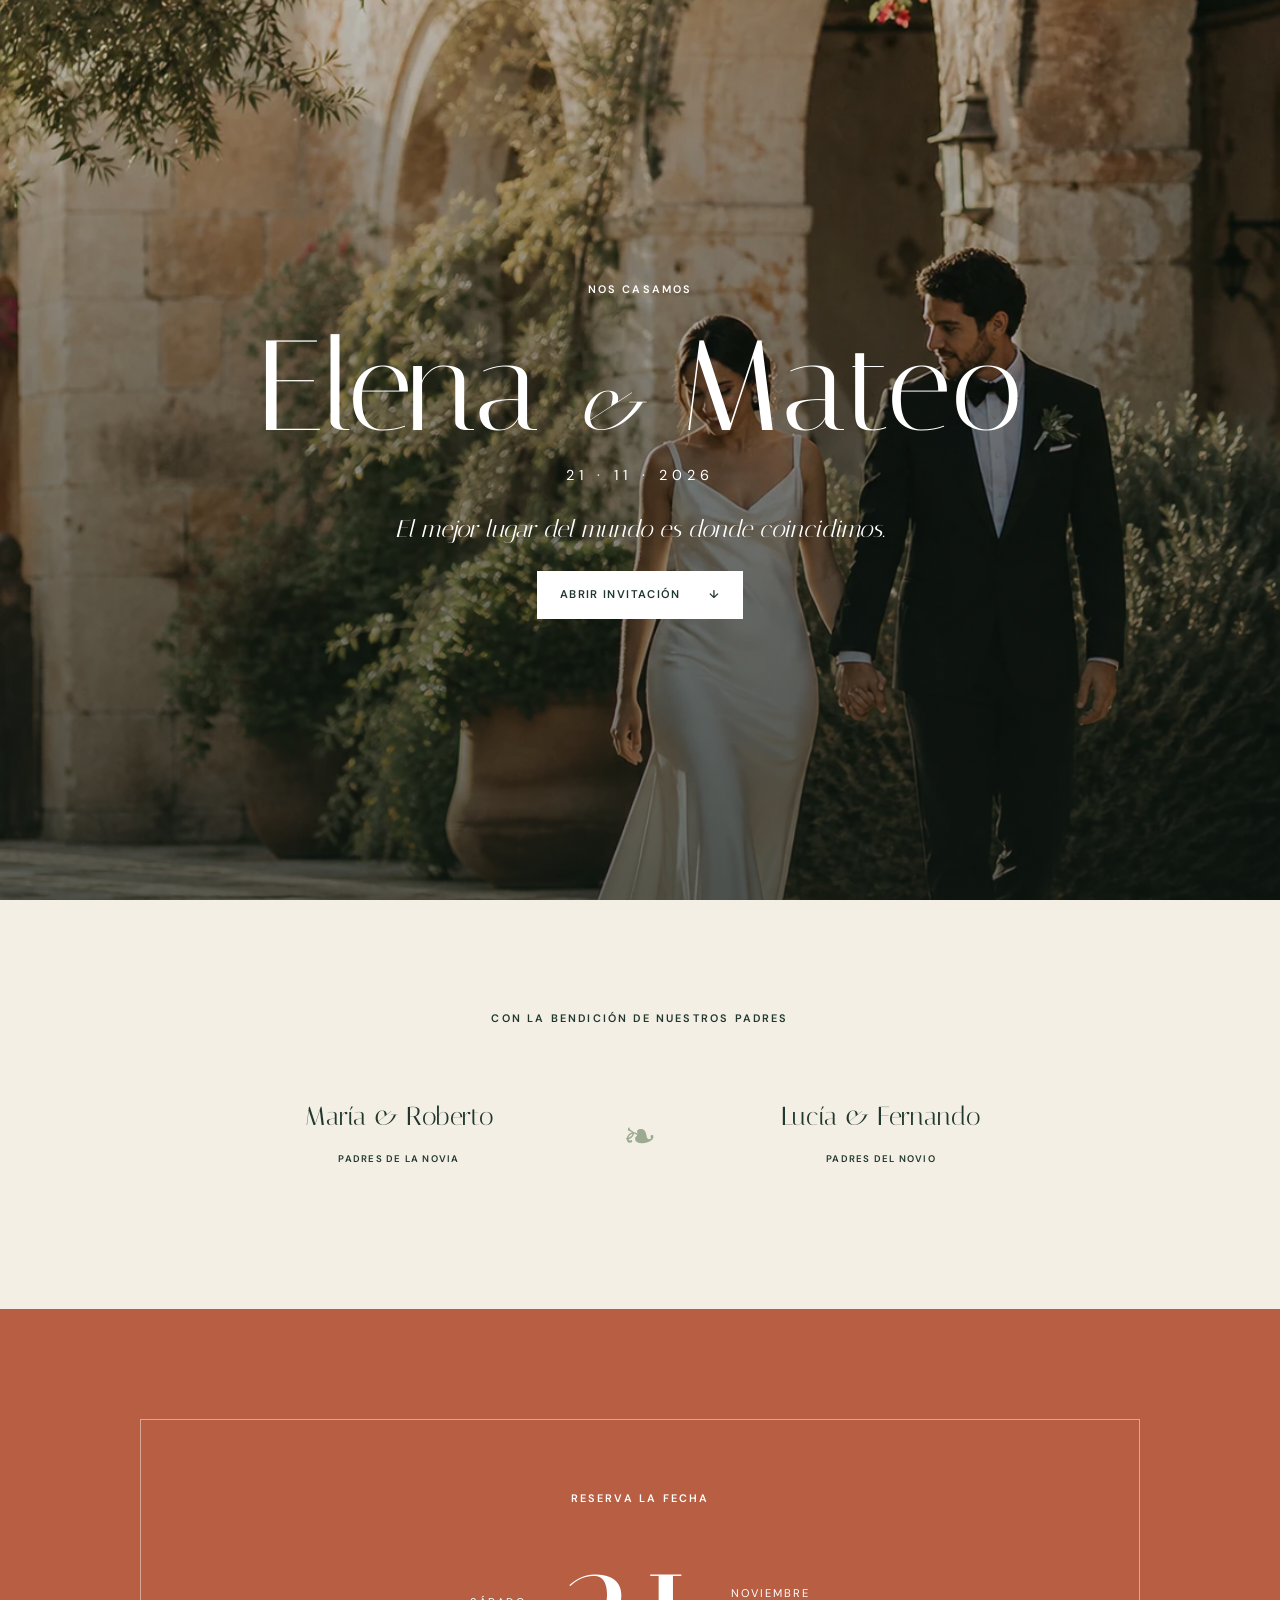
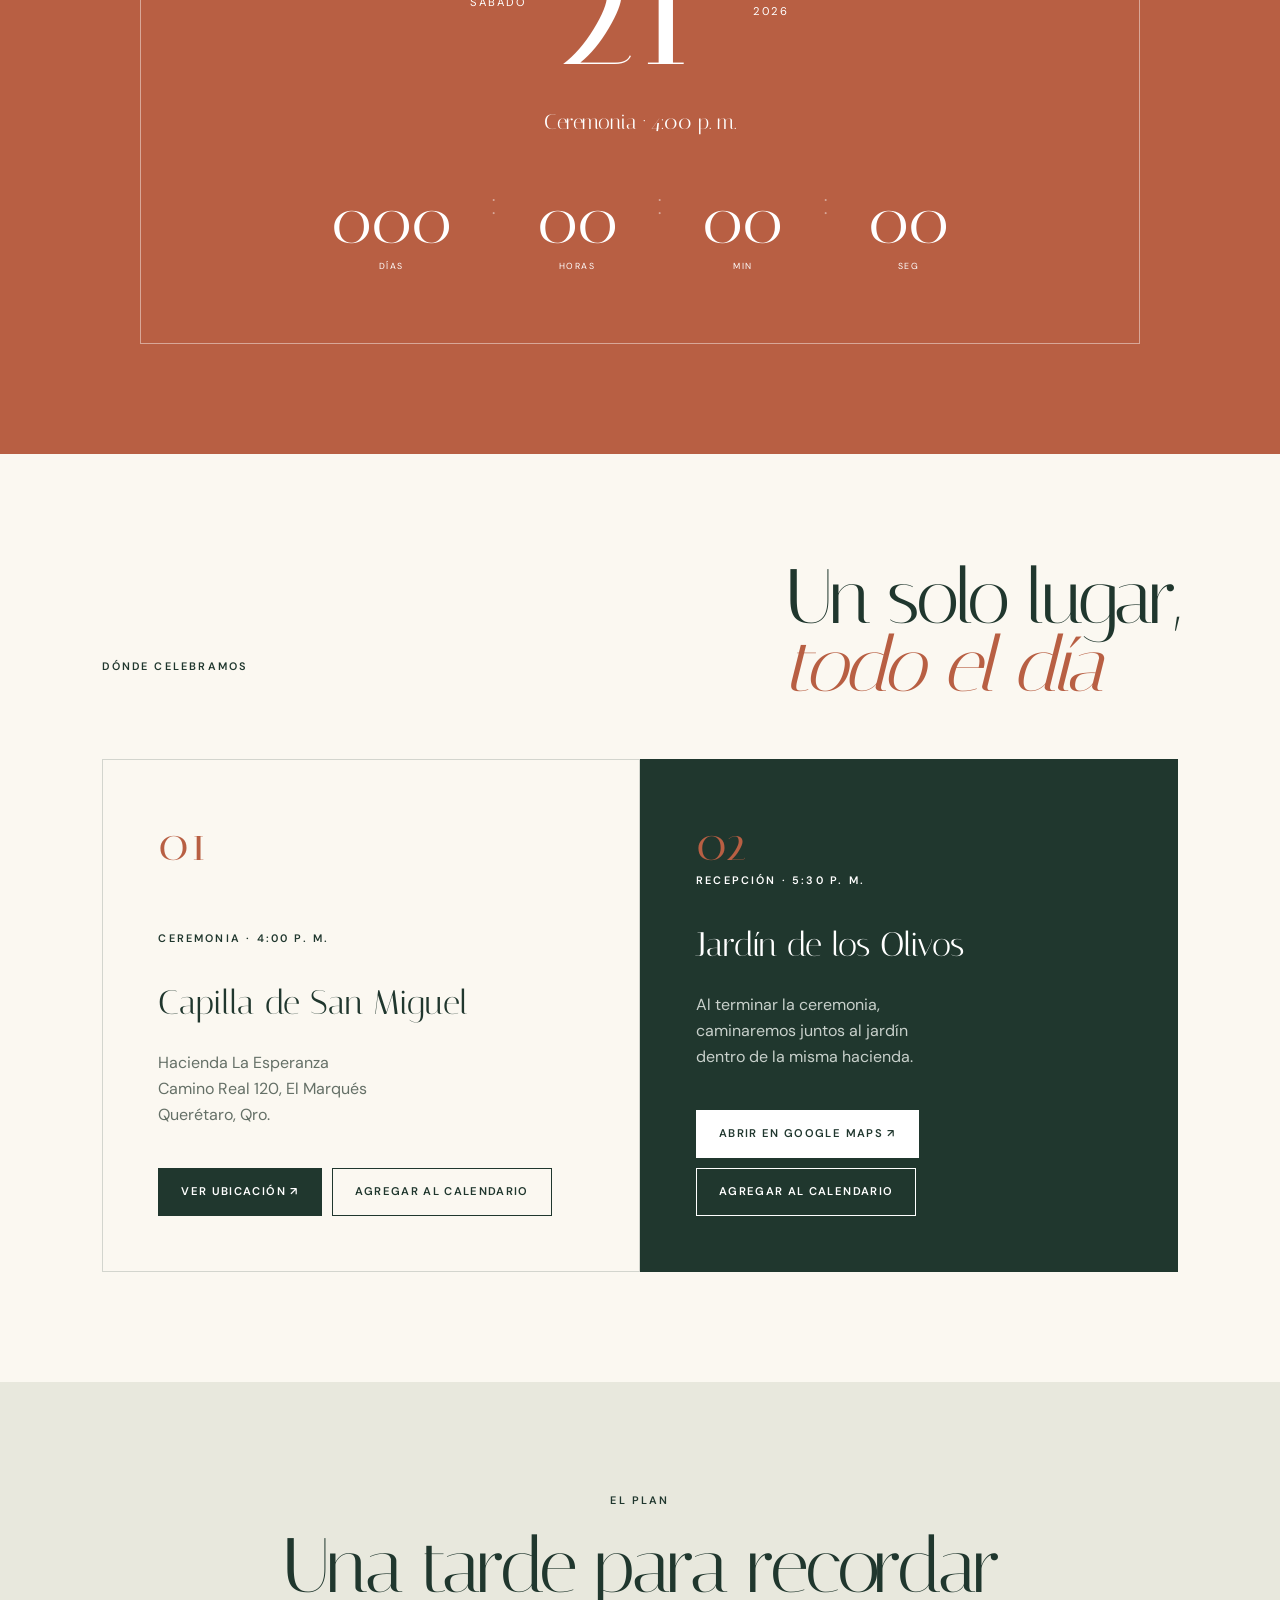
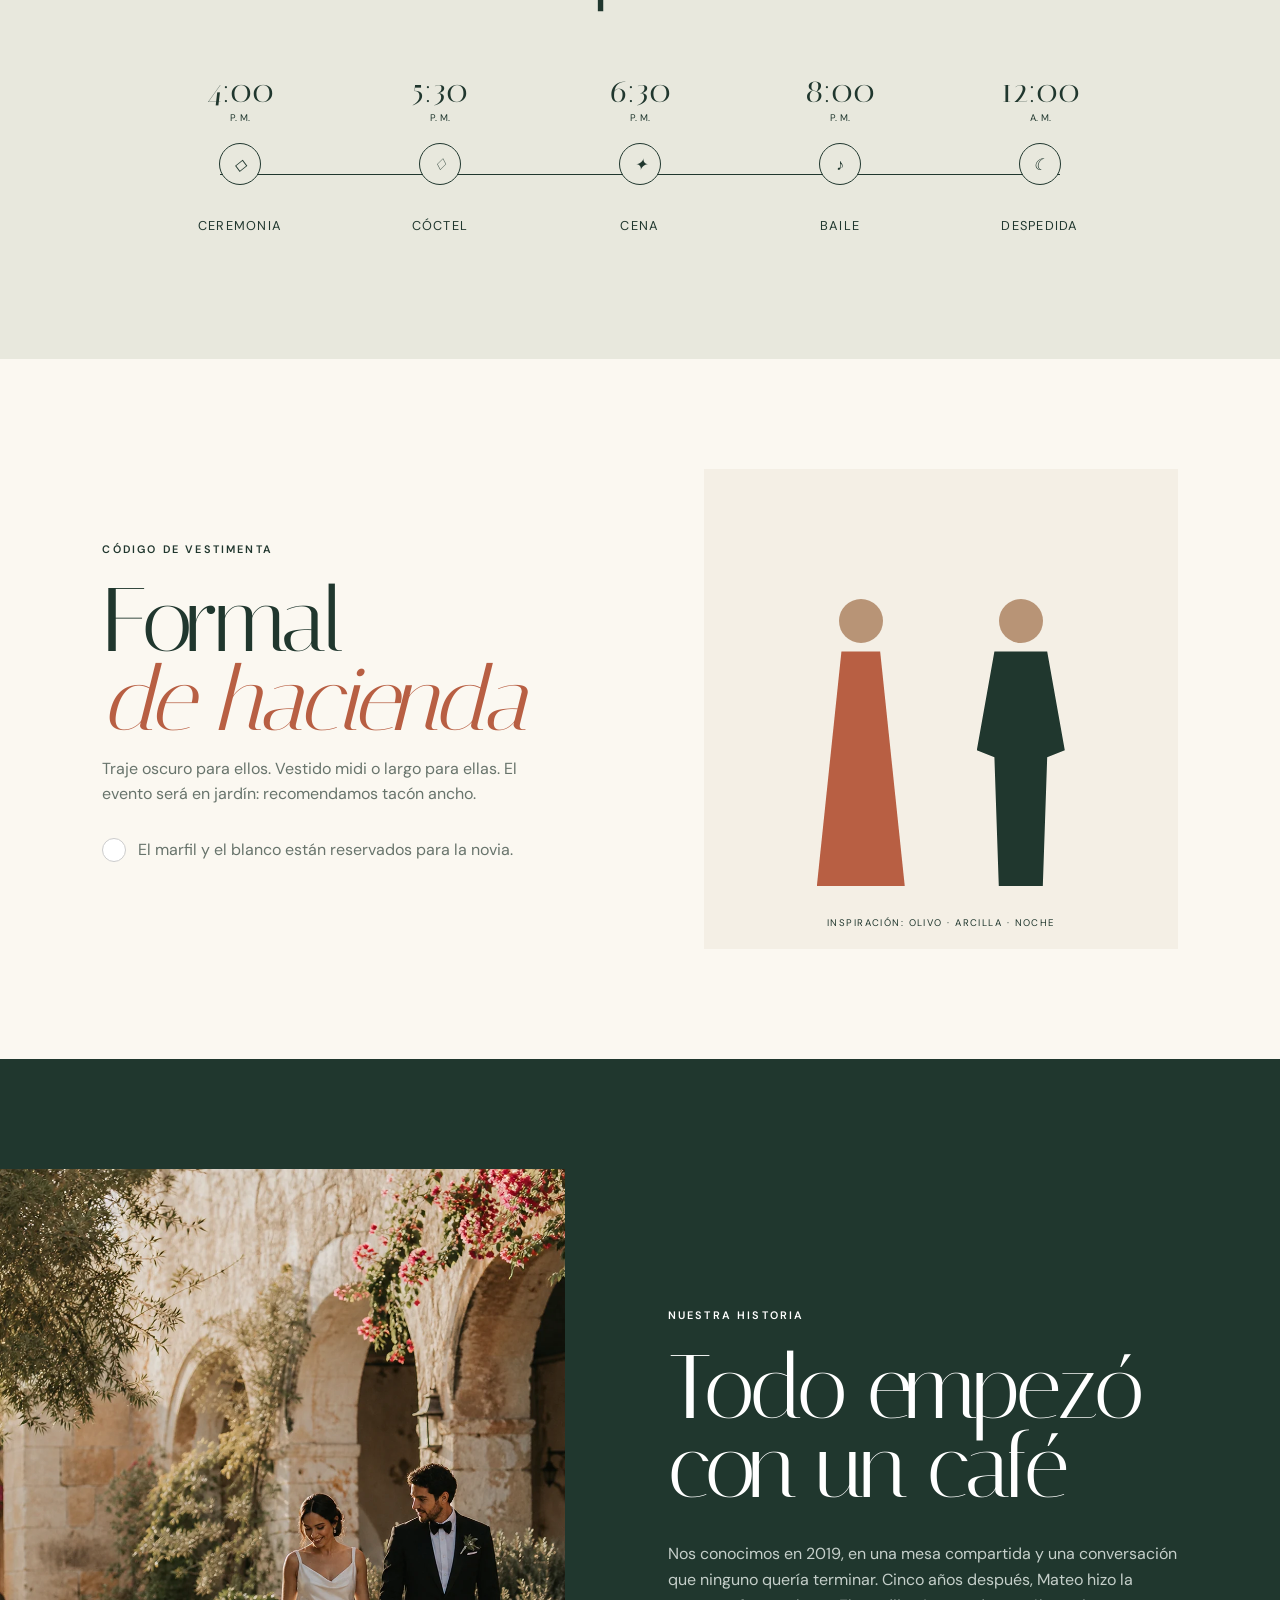
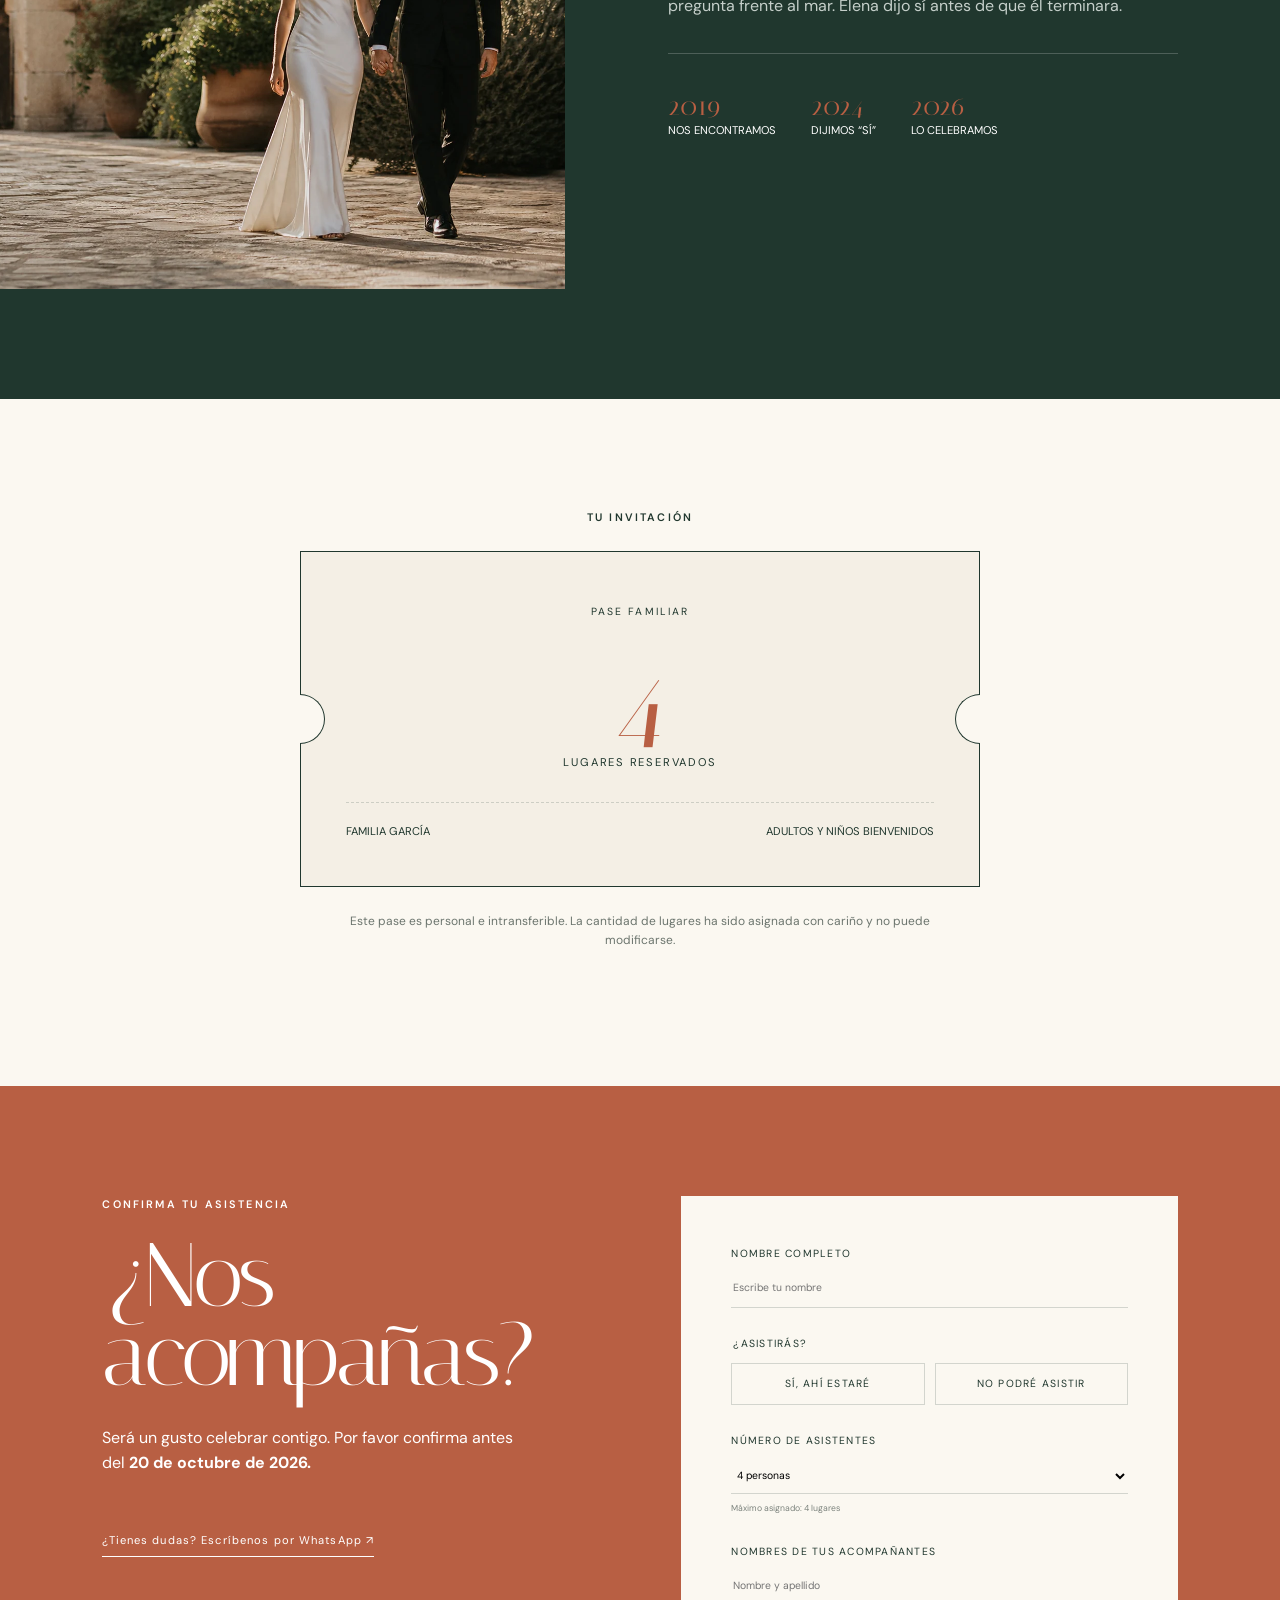
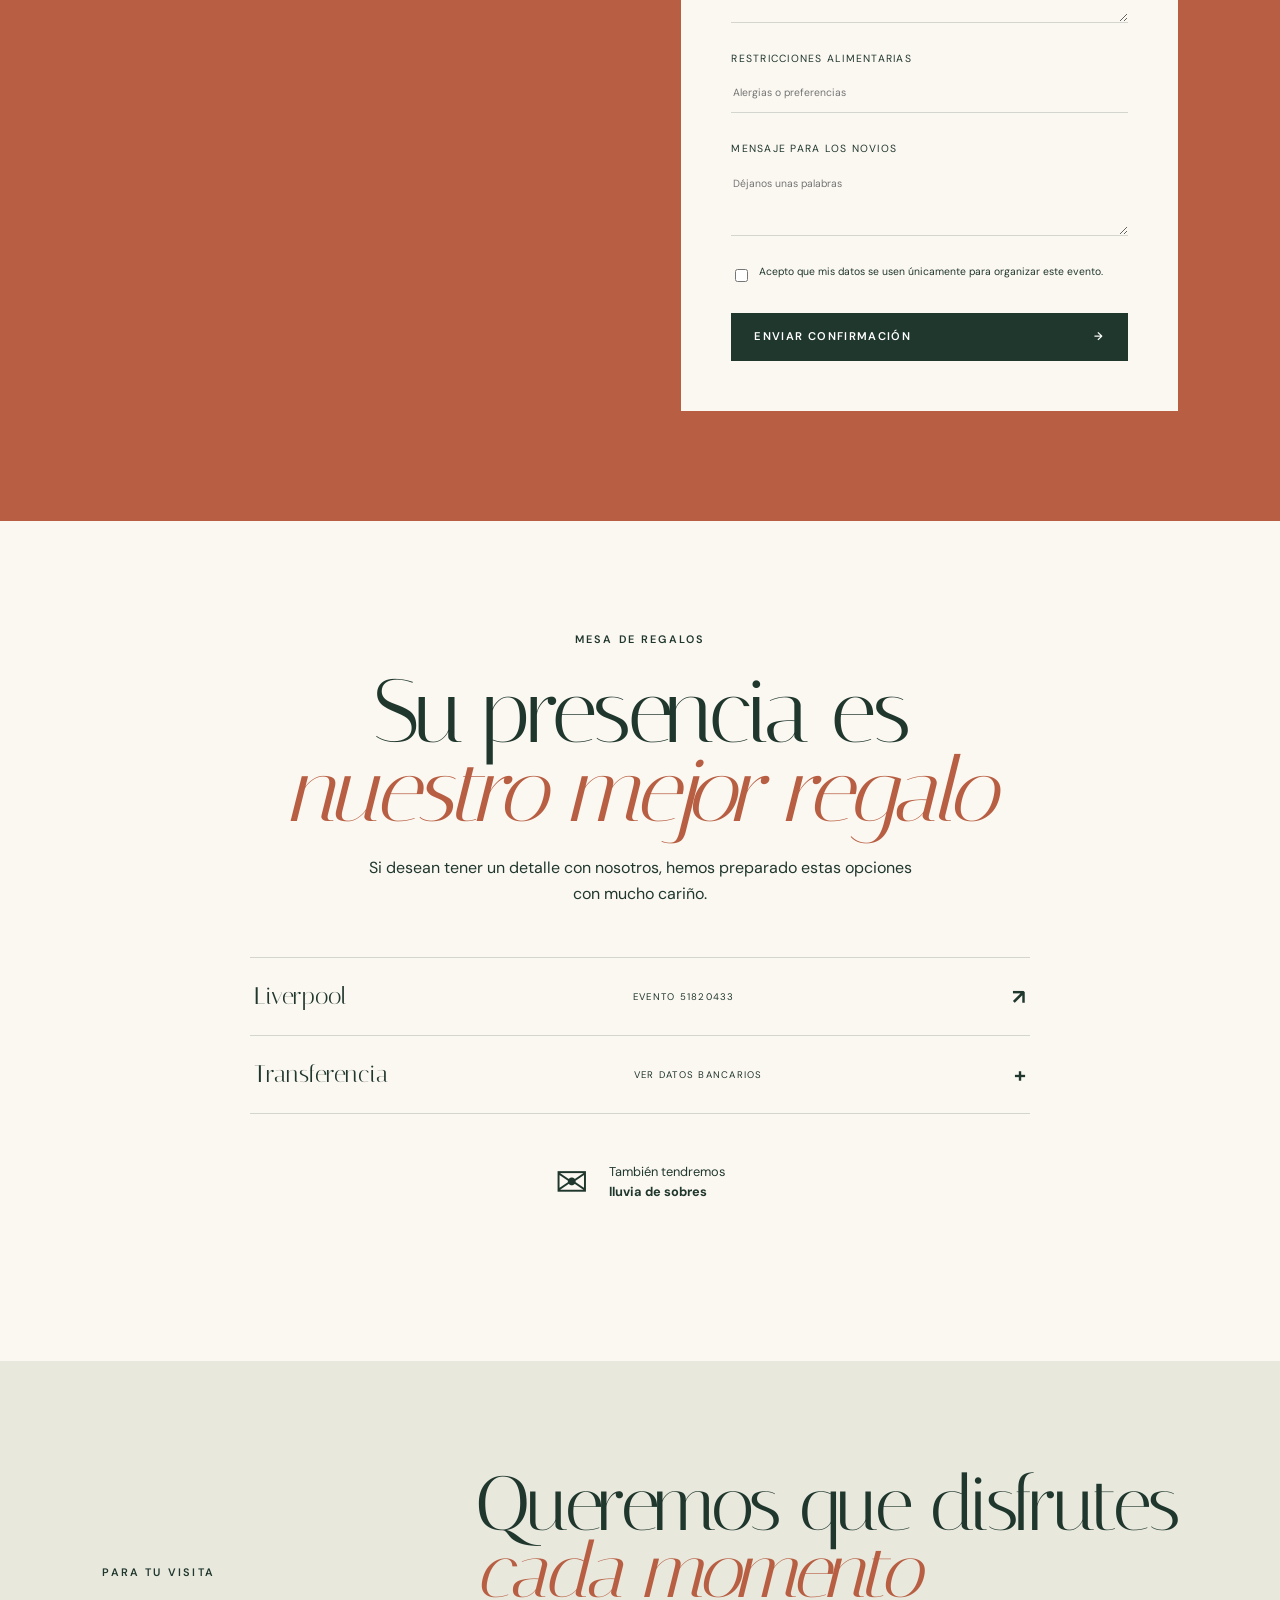
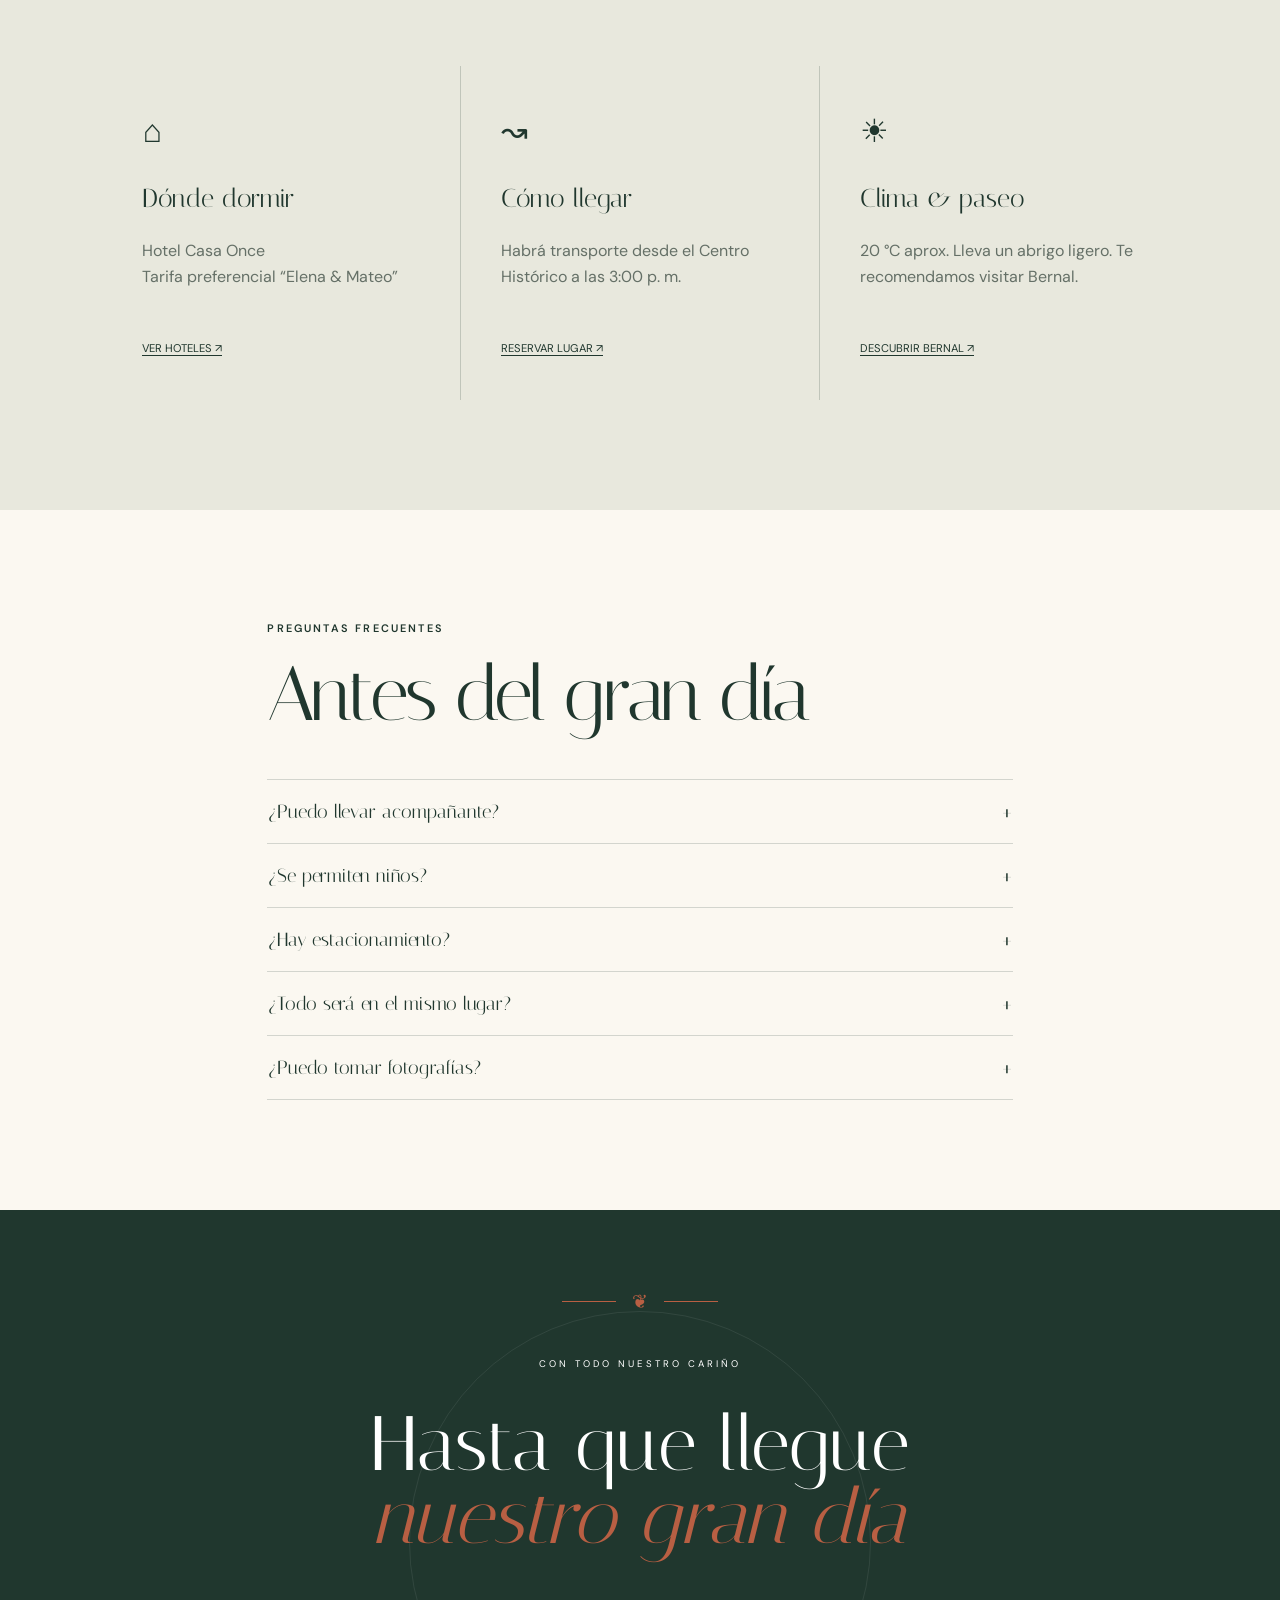
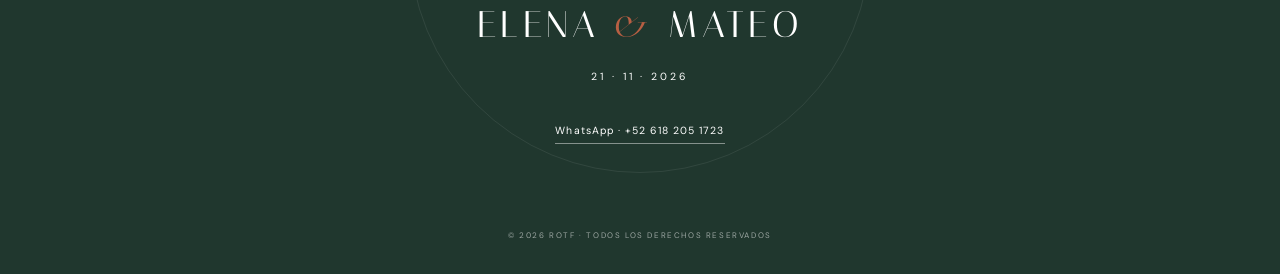
==== commit cefa7c0d: "Refinar detalles y cierre de la invitacion" ====
--- a/index.html
+++ b/index.html
@@ -73,7 +73,7 @@
       <div class="section-heading reveal"><p class="eyebrow">DÓNDE CELEBRAMOS</p><h2>Un solo lugar,<br><i>todo el día</i></h2></div>
       <div class="event-grid">
         <article class="event-card reveal"><span class="event-number">01</span><p class="eyebrow">CEREMONIA · 4:00 P. M.</p><h3>Capilla de San Miguel</h3><p>Hacienda La Esperanza<br>Camino Real 120, El Marqués<br>Querétaro, Qro.</p><div class="card-actions"><a class="button" target="_blank" rel="noreferrer" href="https://www.google.com/maps/search/?api=1&query=Hacienda+La+Esperanza+El+Marques+Queretaro">Ver ubicación ↗</a><button class="button ghost calendar-btn">Agregar al calendario</button></div></article>
-        <article class="event-card featured reveal"><span class="event-number">02</span><p class="eyebrow">RECEPCIÓN · 5:30 P. M.</p><h3>Jardín de los Olivos</h3><p>Al terminar la ceremonia,<br>caminaremos juntos al jardín<br>dentro de la misma hacienda.</p><div class="card-actions"><a class="button light-btn" target="_blank" rel="noreferrer" href="https://waze.com/ul?q=Hacienda%20La%20Esperanza%20Queretaro&navigate=yes">Abrir en Waze ↗</a><button class="button outline-light calendar-btn">Agregar al calendario</button></div></article>
+        <article class="event-card featured reveal"><span class="event-number">02</span><p class="eyebrow">RECEPCIÓN · 5:30 P. M.</p><h3>Jardín de los Olivos</h3><p>Al terminar la ceremonia,<br>caminaremos juntos al jardín<br>dentro de la misma hacienda.</p><div class="card-actions"><a class="button light-btn" target="_blank" rel="noreferrer" href="https://www.google.com/maps/search/?api=1&query=Hacienda+La+Esperanza+El+Marques+Queretaro">Abrir en Google Maps ↗</a><button class="button outline-light calendar-btn">Agregar al calendario</button></div></article>
       </div>
     </section>
 
@@ -104,7 +104,7 @@
     </section>
 
     <section class="rsvp section-pad" id="rsvp">
-      <div class="rsvp-intro reveal"><p class="eyebrow light">CONFIRMA TU ASISTENCIA</p><h2>¿Nos acompañas?</h2><p>Será un gusto celebrar contigo. Por favor confirma antes del <strong>20 de octubre de 2026.</strong></p><a class="whatsapp" href="https://wa.me/524421234567?text=Hola%20Elena%20y%20Mateo%2C%20tengo%20una%20duda%20sobre%20su%20boda" target="_blank" rel="noreferrer">¿Tienes dudas? Escríbenos por WhatsApp ↗</a></div>
+      <div class="rsvp-intro reveal"><p class="eyebrow light">CONFIRMA TU ASISTENCIA</p><h2>¿Nos acompañas?</h2><p>Será un gusto celebrar contigo. Por favor confirma antes del <strong>20 de octubre de 2026.</strong></p><a class="whatsapp" href="https://wa.me/526182051723?text=Hola%20Elena%20y%20Mateo%2C%20tengo%20una%20duda%20sobre%20su%20boda" target="_blank" rel="noreferrer">¿Tienes dudas? Escríbenos por WhatsApp ↗</a></div>
       <form class="rsvp-form reveal" id="rsvpForm">
         <label>Nombre completo<input required name="name" autocomplete="name" placeholder="Escribe tu nombre"></label>
         <fieldset><legend>¿Asistirás?</legend><label class="radio"><input type="radio" name="attending" value="Sí" required><span>Sí, ahí estaré</span></label><label class="radio"><input type="radio" name="attending" value="No"><span>No podré asistir</span></label></fieldset>
@@ -121,13 +121,21 @@
 
     <section class="recommendations section-pad">
       <div class="section-heading reveal"><p class="eyebrow">PARA TU VISITA</p><h2>Queremos que disfrutes<br><i>cada momento</i></h2></div>
-      <div class="rec-grid"><article class="reveal"><span>⌂</span><h3>Dónde dormir</h3><p>Hotel Casa Once<br>Tarifa preferencial “Elena & Mateo”</p><a target="_blank" rel="noreferrer" href="https://www.google.com/maps/search/hoteles+en+Queretaro">Ver hoteles ↗</a></article><article class="reveal"><span>↝</span><h3>Cómo llegar</h3><p>Habrá transporte desde el Centro Histórico a las 3:00 p. m.</p><a href="https://wa.me/524421234567?text=Hola%2C%20quiero%20reservar%20un%20lugar%20en%20el%20transporte" target="_blank" rel="noreferrer">Reservar lugar ↗</a></article><article class="reveal"><span>☀</span><h3>Clima & paseo</h3><p>20 °C aprox. Lleva un abrigo ligero. Te recomendamos visitar Bernal.</p><a target="_blank" rel="noreferrer" href="https://www.google.com/maps/search/Peña+de+Bernal">Descubrir Bernal ↗</a></article></div>
+      <div class="rec-grid"><article class="reveal"><span>⌂</span><h3>Dónde dormir</h3><p>Hotel Casa Once<br>Tarifa preferencial “Elena & Mateo”</p><a target="_blank" rel="noreferrer" href="https://www.google.com/maps/search/hoteles+en+Queretaro">Ver hoteles ↗</a></article><article class="reveal"><span>↝</span><h3>Cómo llegar</h3><p>Habrá transporte desde el Centro Histórico a las 3:00 p. m.</p><a href="https://wa.me/526182051723?text=Hola%2C%20quiero%20reservar%20un%20lugar%20en%20el%20transporte" target="_blank" rel="noreferrer">Reservar lugar ↗</a></article><article class="reveal"><span>☀</span><h3>Clima & paseo</h3><p>20 °C aprox. Lleva un abrigo ligero. Te recomendamos visitar Bernal.</p><a target="_blank" rel="noreferrer" href="https://www.google.com/maps/search/Peña+de+Bernal">Descubrir Bernal ↗</a></article></div>
     </section>
 
     <section class="faq section-pad reveal"><p class="eyebrow">PREGUNTAS FRECUENTES</p><h2>Antes del gran día</h2><div class="accordion"><details><summary>¿Puedo llevar acompañante?<span>+</span></summary><p>El número de lugares indicado en tu pase ya contempla a tus acompañantes autorizados.</p></details><details><summary>¿Se permiten niños?<span>+</span></summary><p>Sí. Este pase familiar permite adultos y niños dentro de los cuatro lugares asignados.</p></details><details><summary>¿Hay estacionamiento?<span>+</span></summary><p>Sí, la hacienda cuenta con estacionamiento gratuito y personal de apoyo.</p></details><details><summary>¿Todo será en el mismo lugar?<span>+</span></summary><p>Sí. La capilla y el jardín se encuentran dentro de la misma hacienda.</p></details><details><summary>¿Puedo tomar fotografías?<span>+</span></summary><p>Claro, salvo durante la ceremonia. Después, nos encantará que compartas tus recuerdos.</p></details></div></section>
   </main>
 
-  <footer><p class="script">Nos vemos pronto</p><p class="footer-names">ELENA <span>&</span> MATEO</p><p>21 · 11 · 2026</p><a href="https://wa.me/524421234567" target="_blank" rel="noreferrer">Contacto: +52 442 123 4567</a></footer>
+  <footer>
+    <div class="footer-flourish" aria-hidden="true"><span></span><i>❦</i><span></span></div>
+    <p class="footer-kicker">CON TODO NUESTRO CARIÑO</p>
+    <p class="footer-farewell">Hasta que llegue<br><em>nuestro gran día</em></p>
+    <p class="footer-names">ELENA <span>&</span> MATEO</p>
+    <p class="footer-date">21 · 11 · 2026</p>
+    <a class="footer-contact" href="https://wa.me/526182051723" target="_blank" rel="noreferrer">WhatsApp · +52 618 205 1723</a>
+    <p class="copyright">© 2026 ROTF · TODOS LOS DERECHOS RESERVADOS</p>
+  </footer>
 
   <div class="thanks" id="thanks" role="dialog" aria-modal="true" aria-labelledby="thanksTitle"><div><button id="closeThanks" aria-label="Cerrar">×</button><p class="eyebrow">CONFIRMACIÓN RECIBIDA</p><h2 id="thanksTitle">¡Gracias!</h2><p>Tu respuesta quedó registrada en este dispositivo. Nos emociona compartir este día contigo.</p><span class="heart">♡</span></div></div>
   <script src="script.js"></script>
--- a/styles.css
+++ b/styles.css
@@ -1,3 +1,19 @@
 ﻿:root{--ink:#20372e;--cream:#f4efe5;--paper:#fbf8f1;--clay:#b85f43;--sage:#9caa91;--line:rgba(32,55,46,.18)}*{box-sizing:border-box}html{scroll-behavior:smooth}body{margin:0;background:var(--paper);color:var(--ink);font-family:"DM Sans",sans-serif;font-size:16px;line-height:1.6}body.locked{overflow:hidden}img{width:100%;display:block}a{color:inherit;text-decoration:none}button,input,select,textarea{font:inherit}button{cursor:pointer}.opening{position:fixed;inset:0;z-index:1000;display:grid;place-items:center;color:white;text-align:center;transition:opacity .7s,visibility .7s}.opening.hidden{opacity:0;visibility:hidden}.opening-photo,.opening-shade{position:absolute;inset:0}.opening-photo{background:url('public/elena-mateo-hacienda.webp') center 58%/cover}.opening-shade{background:linear-gradient(180deg,rgba(15,25,20,.18),rgba(15,25,20,.62))}.opening-content{position:relative;padding:24px;animation:rise .9s ease both}.opening h1{font:clamp(3.6rem,10vw,8rem)/.9 Italiana,serif;margin:30px 0 20px}.opening h1 i{font-size:.55em;font-weight:400}.opening-date{font-size:.9rem;letter-spacing:.35em}.opening-quote{font:italic clamp(1.1rem,2vw,1.5rem) Italiana,serif;margin:28px 0}.button{display:inline-flex;align-items:center;justify-content:center;gap:28px;border:1px solid var(--ink);background:var(--ink);color:white;padding:14px 22px;text-transform:uppercase;letter-spacing:.12em;font-size:.7rem;font-weight:600;transition:.25s}.button:hover{transform:translateY(-2px);background:var(--clay);border-color:var(--clay)}.button-light,.light-btn{background:white;color:var(--ink);border-color:white}.nav{height:80px;padding:0 clamp(20px,5vw,80px);display:flex;align-items:center;justify-content:space-between;position:absolute;z-index:20;width:100%;color:white}.nav nav{display:flex;gap:32px;text-transform:uppercase;font-size:.7rem;letter-spacing:.12em}.monogram{font:1.5rem Italiana,serif}.monogram span{font-size:.7em}.hero{min-height:100vh;background:var(--ink);color:white;display:grid;grid-template-columns:42% 58%;align-items:center;position:relative;overflow:hidden}.hero-copy{padding:130px 8vw 70px;z-index:2}.eyebrow{font-size:.68rem;letter-spacing:.2em;font-weight:600;margin:0 0 24px}.eyebrow.light{color:#fff}.hero h2,.section-heading h2,.dress h2,.story h2,.rsvp h2,.gifts h2,.faq h2,.timeline h2{font:clamp(3.2rem,7vw,7.5rem)/.88 Italiana,serif;letter-spacing:-.04em;margin:0}.hero h2 span{font-size:.55em;color:var(--clay)}.lead{max-width:400px;margin:35px 0;color:#dce1dc}.text-link{display:inline-flex;gap:70px;border-bottom:1px solid rgba(255,255,255,.5);padding-bottom:8px;text-transform:uppercase;font-size:.7rem;letter-spacing:.12em}.hero-figure{height:100vh;margin:0;position:relative}.hero-figure img{height:100%;object-fit:cover}.hero-figure:after{content:"";position:absolute;inset:0;background:linear-gradient(90deg,var(--ink),transparent 34%)}.hero-figure figcaption{position:absolute;bottom:30px;right:40px;z-index:2;font-size:.65rem;letter-spacing:.16em;text-transform:uppercase}.hero-script,.script{font:italic 2rem Italiana,serif;position:absolute;right:3%;bottom:13%;transform:rotate(-8deg);z-index:3}.section-pad{padding:110px clamp(22px,8vw,130px)}.parents{text-align:center;background:var(--cream)}.parent-grid{display:grid;grid-template-columns:1fr auto 1fr;gap:55px;align-items:center;max-width:820px;margin:45px auto 0}.parent-grid p{font:1.65rem/1.4 Italiana,serif}.parent-grid small{font:600 .6rem DM Sans,sans-serif;letter-spacing:.13em;text-transform:uppercase}.olive-mark{font-size:2.5rem;color:var(--sage)}.date-section{background:var(--clay);color:white}.date-card{text-align:center;border:1px solid rgba(255,255,255,.45);padding:70px 20px;max-width:1000px;margin:auto}.date-lockup{display:flex;align-items:center;justify-content:center;gap:30px}.date-lockup strong{font:clamp(6rem,14vw,12rem)/.8 Italiana,serif}.date-lockup span{font-size:.7rem;letter-spacing:.18em;max-width:100px}.ceremony-time{font:1.3rem Italiana,serif;margin:35px 0}.countdown{display:flex;justify-content:center;gap:clamp(12px,3vw,45px);align-items:start;margin-top:50px}.countdown div{display:grid}.countdown strong{font:clamp(2rem,5vw,4rem) Italiana,serif;font-variant-numeric:tabular-nums}.countdown span{font-size:.55rem;letter-spacing:.16em}.countdown b{font:2rem Italiana,serif;opacity:.45}.events{background:var(--paper)}.section-heading{display:flex;align-items:end;justify-content:space-between;margin-bottom:60px}.section-heading h2{font-size:clamp(3rem,6vw,6rem)}.section-heading i,.dress h2 i,.gifts h2 i{color:var(--clay);font-weight:400}.event-grid{display:grid;grid-template-columns:1fr 1fr;max-width:1100px;margin:auto}.event-card{border:1px solid var(--line);padding:55px;min-height:470px;display:flex;flex-direction:column;align-items:flex-start}.event-card.featured{background:var(--ink);color:white}.event-number{font:3rem Italiana,serif;color:var(--clay);margin-bottom:auto}.event-card h3{font:2.1rem Italiana,serif;margin:12px 0}.event-card>p:not(.eyebrow){color:#657067}.featured>p:not(.eyebrow){color:#c8d0cb}.card-actions{display:flex;flex-wrap:wrap;gap:10px;margin-top:25px}.ghost{background:transparent;color:var(--ink)}.outline-light{background:transparent;border-color:white}.timeline{text-align:center;background:#e8e8dd}.timeline h2{font-size:clamp(2.8rem,6vw,5.5rem)}.timeline-row{display:grid;grid-template-columns:repeat(5,1fr);max-width:1000px;margin:70px auto 0;position:relative}.timeline-row:before{content:"";height:1px;background:var(--ink);position:absolute;left:8%;right:8%;top:78px}.timeline-row div{display:grid;justify-items:center}.timeline-row strong{font:2.1rem Italiana,serif}.timeline-row span{font-size:.6rem;text-transform:uppercase}.timeline-row i{width:42px;height:42px;border:1px solid var(--ink);border-radius:50%;display:grid;place-items:center;background:#e8e8dd;margin:18px 0;z-index:1}.timeline-row p{font-size:.8rem;text-transform:uppercase;letter-spacing:.1em}.dress{display:grid;grid-template-columns:1fr 1fr;align-items:center;gap:10vw}.dress-copy p:not(.eyebrow){max-width:460px;color:#68746c}.reserved{margin-top:30px;display:flex;gap:12px;align-items:center}.reserved span{width:24px;height:24px;border:1px solid #ccc;background:white;border-radius:50%;flex:none}.looks{min-height:480px;background:var(--cream);display:flex;justify-content:center;align-items:end;gap:40px;padding:60px 20px 30px;position:relative}.looks>p{position:absolute;bottom:10px;text-transform:uppercase;font-size:.6rem;letter-spacing:.15em}.look{position:relative;height:320px;width:120px}.look span{position:absolute;top:0;left:38px;width:44px;height:44px;background:#b89476;border-radius:50%}.look i{position:absolute;top:52px;left:16px;width:88px;height:235px;background:var(--clay);clip-path:polygon(28% 0,72% 0,100% 100%,0 100%)}.look.man i{background:var(--ink);clip-path:polygon(20% 0,80% 0,100% 42%,80% 45%,75% 100%,25% 100%,20% 45%,0 42%)}.story{background:var(--ink);color:white;display:grid;grid-template-columns:48% 52%;padding-left:0;gap:8vw;align-items:center}.story-photo img{height:720px;object-fit:cover;object-position:50% 50%}.story-copy{padding-right:8vw}.story-copy>p:not(.eyebrow){max-width:520px;color:#c5cfca;margin:35px 0}.story-dates{display:flex;gap:35px;border-top:1px solid rgba(255,255,255,.2);padding-top:25px}.story-dates p{font-size:.7rem;text-transform:uppercase}.story-dates strong{display:block;font:1.7rem Italiana,serif;color:var(--clay)}.passes{text-align:center}.pass-card{max-width:680px;margin:auto;border:1px solid var(--ink);padding:45px;position:relative;background:var(--cream)}.pass-card:before,.pass-card:after{content:"";position:absolute;width:24px;height:48px;background:var(--paper);border:1px solid var(--ink);top:50%;transform:translateY(-50%);border-radius:0 30px 30px 0;border-left:0;left:-1px}.pass-card:after{left:auto;right:-1px;border-radius:30px 0 0 30px;border:1px solid var(--ink);border-right:0}.pass-label{font-size:.65rem;letter-spacing:.2em}.pass-card>strong{display:block;font:7rem/1 Italiana,serif;color:var(--clay);margin-top:20px}.pass-card>p{margin:0;text-transform:uppercase;font-size:.7rem;letter-spacing:.16em}.pass-meta{display:flex;justify-content:space-between;border-top:1px dashed var(--line);margin-top:30px;padding-top:20px;font-size:.7rem;text-transform:uppercase}.microcopy{font-size:.75rem;color:#6c756e;max-width:600px;margin:25px auto}.rsvp{background:var(--clay);color:white;display:grid;grid-template-columns:1fr 1.1fr;gap:10vw}.rsvp-intro{position:sticky;top:80px;align-self:start}.rsvp-intro p{max-width:420px}.rsvp-intro h2{margin-bottom:30px}.whatsapp{display:inline-block;margin-top:40px;font-size:.7rem;letter-spacing:.1em;border-bottom:1px solid white;padding-bottom:6px}.rsvp-form{background:var(--paper);color:var(--ink);padding:50px;display:grid;gap:28px}.rsvp-form>label,.rsvp-form fieldset{border:0;margin:0;padding:0;display:grid;gap:8px;text-transform:uppercase;font-size:.65rem;letter-spacing:.12em}.rsvp-form input:not([type=radio]):not([type=checkbox]),.rsvp-form select,.rsvp-form textarea{width:100%;border:0;border-bottom:1px solid var(--line);background:transparent;padding:10px 2px;border-radius:0;outline:none;text-transform:none;letter-spacing:0}.rsvp-form input:focus,.rsvp-form select:focus,.rsvp-form textarea:focus{border-color:var(--clay)}.rsvp-form small{color:#7c837d;text-transform:none;letter-spacing:0}.rsvp-form fieldset{display:flex;gap:10px;flex-wrap:wrap}.rsvp-form legend{margin-bottom:10px}.radio{flex:1;min-width:150px}.radio input{position:absolute;opacity:0}.radio span{display:block;border:1px solid var(--line);padding:12px;text-align:center}.radio input:checked+span{background:var(--ink);color:white}.privacy{display:flex!important;grid-template-columns:20px 1fr!important;align-items:start;text-transform:none!important;letter-spacing:0!important}.privacy input{margin-top:5px}.submit{width:100%;justify-content:space-between}.gifts{text-align:center}.gifts>p:not(.eyebrow){max-width:550px;margin:25px auto}.gift-links{max-width:780px;margin:50px auto 0}.gift-links>a,.gift-links>button{width:100%;display:grid;grid-template-columns:1fr 1fr auto;text-align:left;align-items:center;border:0;border-top:1px solid var(--line);padding:22px 4px;background:none;color:var(--ink)}.gift-links span{font:1.5rem Italiana,serif}.gift-links small{text-transform:uppercase;font-size:.6rem;letter-spacing:.13em}.gift-links b{font-size:1.3rem}.bank-details{display:none;background:var(--cream);padding:20px;text-align:left;gap:5px}.bank-details.visible{display:grid}.envelope{display:flex;align-items:center;justify-content:center;gap:20px;border-top:1px solid var(--line);padding:35px}.envelope>span{font-size:2.5rem}.envelope p{font-size:.8rem;text-align:left}.recommendations{background:#e8e8dd}.rec-grid{display:grid;grid-template-columns:repeat(3,1fr);gap:1px;background:rgba(32,55,46,.2)}.rec-grid article{background:#e8e8dd;padding:40px}.rec-grid article>span{font-size:2rem}.rec-grid h3{font:1.6rem Italiana,serif}.rec-grid p{min-height:80px;color:#657067}.rec-grid a{font-size:.7rem;text-transform:uppercase;border-bottom:1px solid}.faq{max-width:950px;margin:auto}.faq h2{font-size:clamp(3rem,6vw,5rem);margin-bottom:50px}.accordion details{border-top:1px solid var(--line);padding:20px 0}.accordion details:last-child{border-bottom:1px solid var(--line)}.accordion summary{list-style:none;display:flex;justify-content:space-between;cursor:pointer;font:1.2rem Italiana,serif}.accordion summary::-webkit-details-marker{display:none}.accordion details[open] summary span{transform:rotate(45deg)}.accordion p{color:#68746c;max-width:650px}.accordion span{transition:.2s}footer{min-height:420px;background:var(--ink);color:white;display:flex;flex-direction:column;align-items:center;justify-content:center;gap:15px;text-align:center;position:relative}footer .script{position:static;transform:rotate(-5deg);color:var(--clay);font-size:2.5rem}.footer-names{font:clamp(2.8rem,7vw,6rem) Italiana,serif;margin:0}.footer-names span{color:var(--clay)}footer>a{font-size:.7rem;border-bottom:1px solid}.thanks{position:fixed;inset:0;background:rgba(17,31,25,.88);z-index:500;display:none;place-items:center;padding:20px}.thanks.visible{display:grid}.thanks>div{background:var(--paper);padding:70px 50px;text-align:center;max-width:520px;position:relative}.thanks h2{font:5rem Italiana,serif;margin:0}.thanks button{position:absolute;right:20px;top:15px;border:0;background:none;font-size:2rem}.heart{font-size:3rem;color:var(--clay)}.reveal{opacity:0;transform:translateY(24px);transition:opacity .8s,transform .8s}.reveal.visible{opacity:1;transform:none}@keyframes rise{from{opacity:0;transform:translateY(25px)}to{opacity:1;transform:none}}@media(max-width:800px){.nav nav{display:none}.hero{grid-template-columns:1fr;min-height:auto}.hero-copy{padding:130px 24px 65px}.hero-figure{height:66vh}.hero-figure:after{background:linear-gradient(180deg,var(--ink),transparent 25%)}.hero-script{bottom:5%}.section-pad{padding:80px 22px}.parent-grid{gap:12px}.parent-grid p{font-size:1.1rem}.date-lockup{gap:14px}.countdown{gap:10px}.countdown b{font-size:1.1rem}.section-heading{display:block}.event-grid,.dress,.story,.rsvp{grid-template-columns:1fr}.event-card{padding:35px;min-height:440px}.timeline-row{grid-template-columns:1fr;text-align:left;margin-left:20px}.timeline-row:before{left:20px;right:auto;top:10px;bottom:10px;height:auto;width:1px}.timeline-row div{grid-template-columns:65px 30px 52px 1fr;align-items:center;justify-items:start}.timeline-row i{margin:8px}.looks{min-height:400px}.story{padding-top:0}.story-photo img{height:500px}.story-copy{padding:10px 22px 80px}.story-dates{gap:14px}.pass-meta{display:grid;gap:8px}.rsvp-intro{position:static}.rsvp-form{padding:30px 22px}.rec-grid{grid-template-columns:1fr}.rec-grid p{min-height:auto}.opening h1{font-size:3.8rem}.opening-date{letter-spacing:.25em}.gift-links>a,.gift-links>button{grid-template-columns:1fr auto}.gift-links small{grid-row:2}.hero h2{font-size:4.4rem}}
 @media(prefers-reduced-motion:reduce){html{scroll-behavior:auto}*,*:before,*:after{animation:none!important;transition:none!important}.reveal{opacity:1;transform:none}}
 
+/* Ajustes del itinerario y cierre editorial */
+.timeline-row:before{top:103px}
+footer{min-height:620px;padding:80px 22px 32px;overflow:hidden}
+footer:before{content:"";position:absolute;width:460px;height:460px;border:1px solid rgba(255,255,255,.08);border-radius:50%;top:50%;left:50%;transform:translate(-50%,-50%)}
+.footer-flourish{display:flex;align-items:center;gap:16px;color:var(--clay);margin-bottom:28px;position:relative}
+.footer-flourish span{width:54px;height:1px;background:var(--clay)}
+.footer-flourish i{font:1.2rem Italiana,serif}
+.footer-kicker{font-size:.6rem;letter-spacing:.32em;margin:0 0 22px;position:relative}
+.footer-farewell{font:clamp(2.5rem,6vw,5rem)/.95 Italiana,serif;margin:0;position:relative}
+.footer-farewell em{color:var(--clay);font-weight:400}
+footer .footer-names{font:clamp(1.45rem,3vw,2.3rem) Italiana,serif;letter-spacing:.12em;margin:34px 0 0;position:relative}
+.footer-date{font-size:.65rem;letter-spacing:.28em;margin:8px 0 22px;position:relative}
+.footer-contact{font-size:.65rem;letter-spacing:.1em;border-bottom:1px solid rgba(255,255,255,.45);padding-bottom:4px;position:relative}
+.copyright{font-size:.5rem;letter-spacing:.2em;opacity:.55;margin:70px 0 0;position:relative}
+@media(max-width:800px){.timeline-row:before{top:10px}.footer-farewell{font-size:2.9rem}.copyright{margin-top:55px}}
+
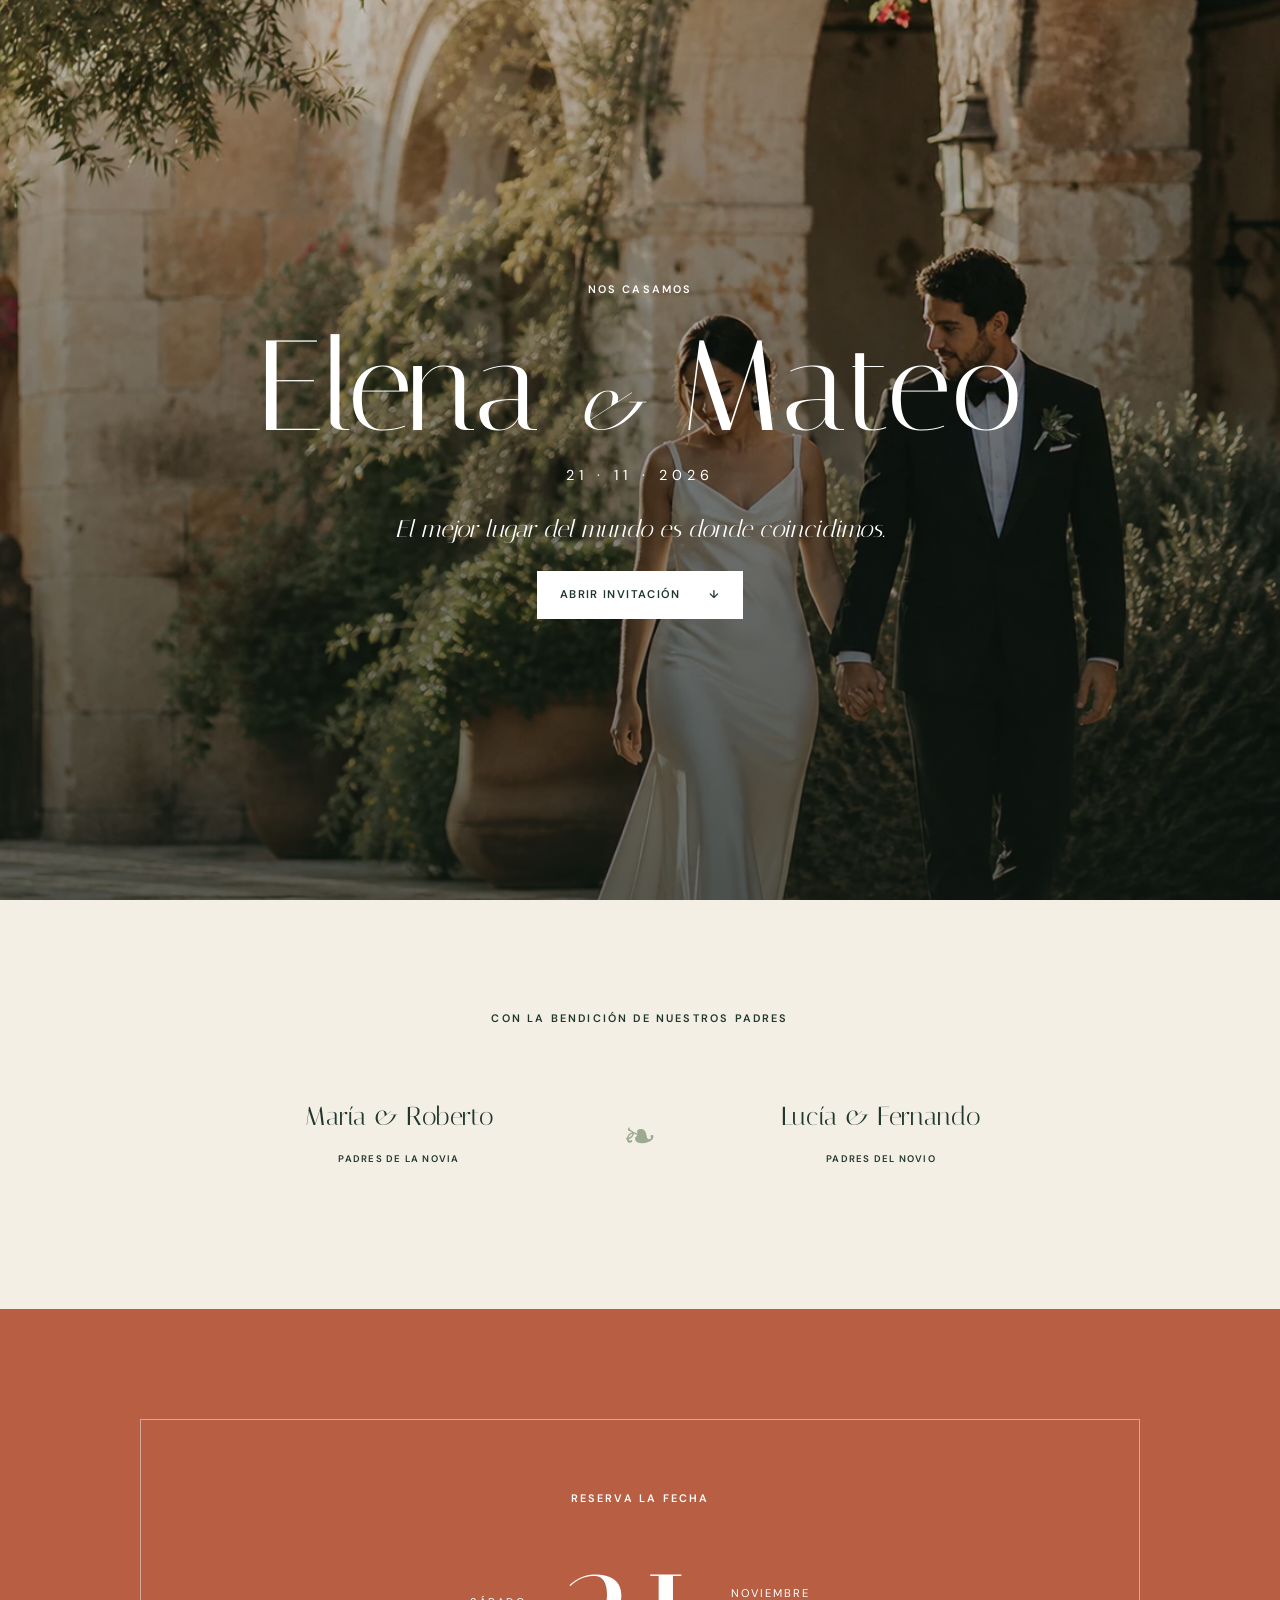
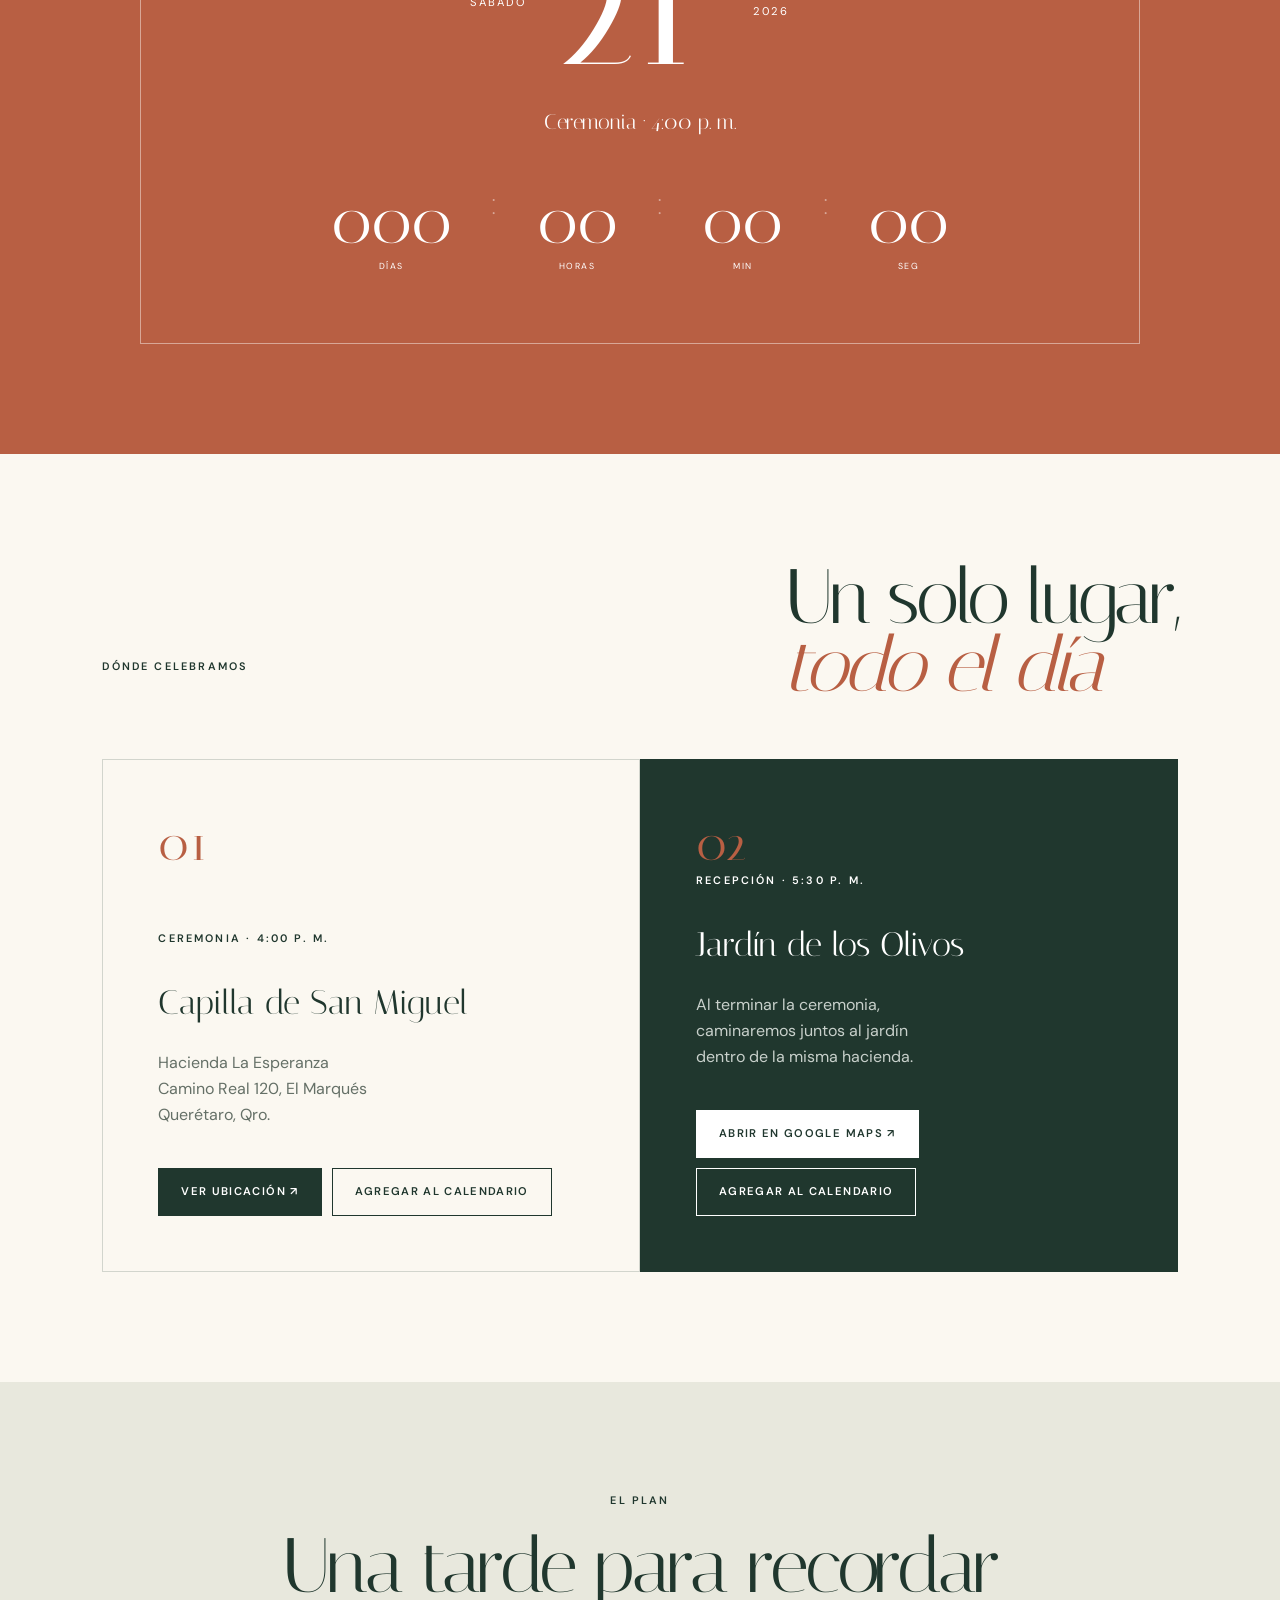
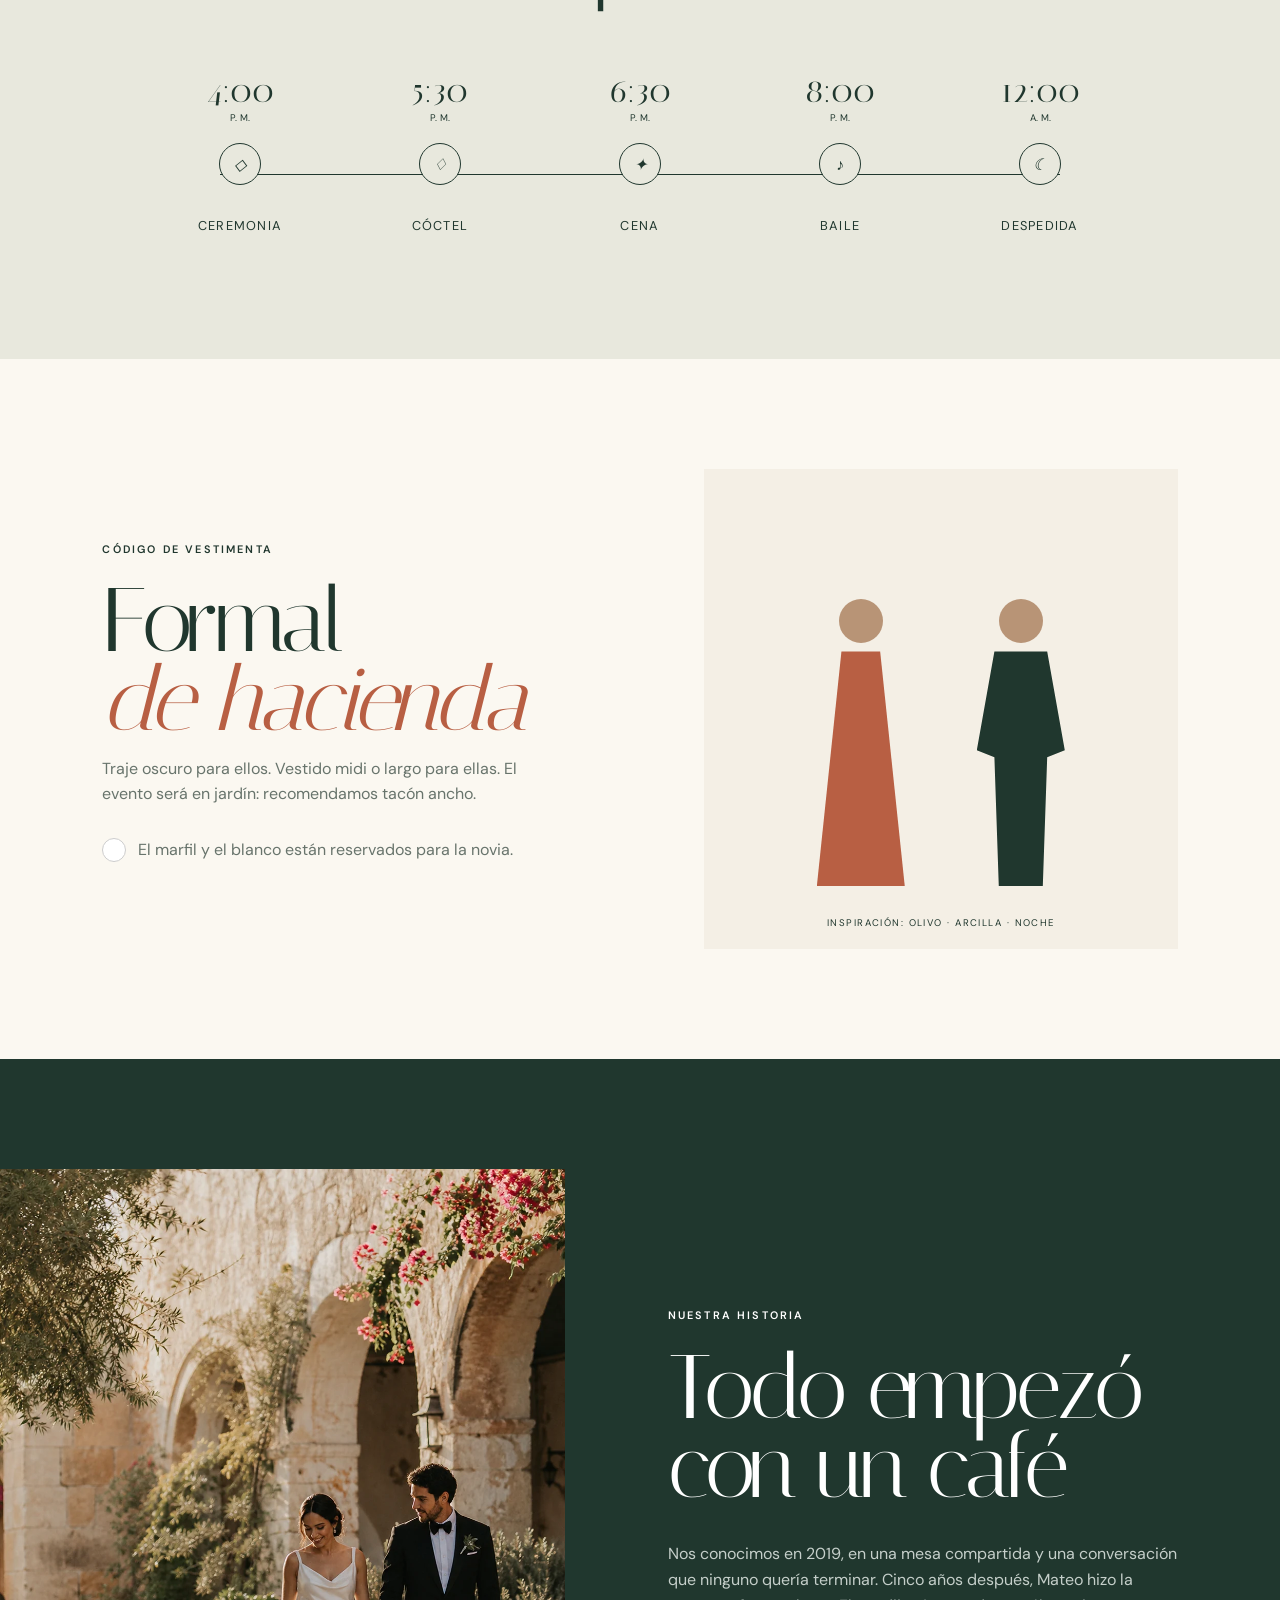
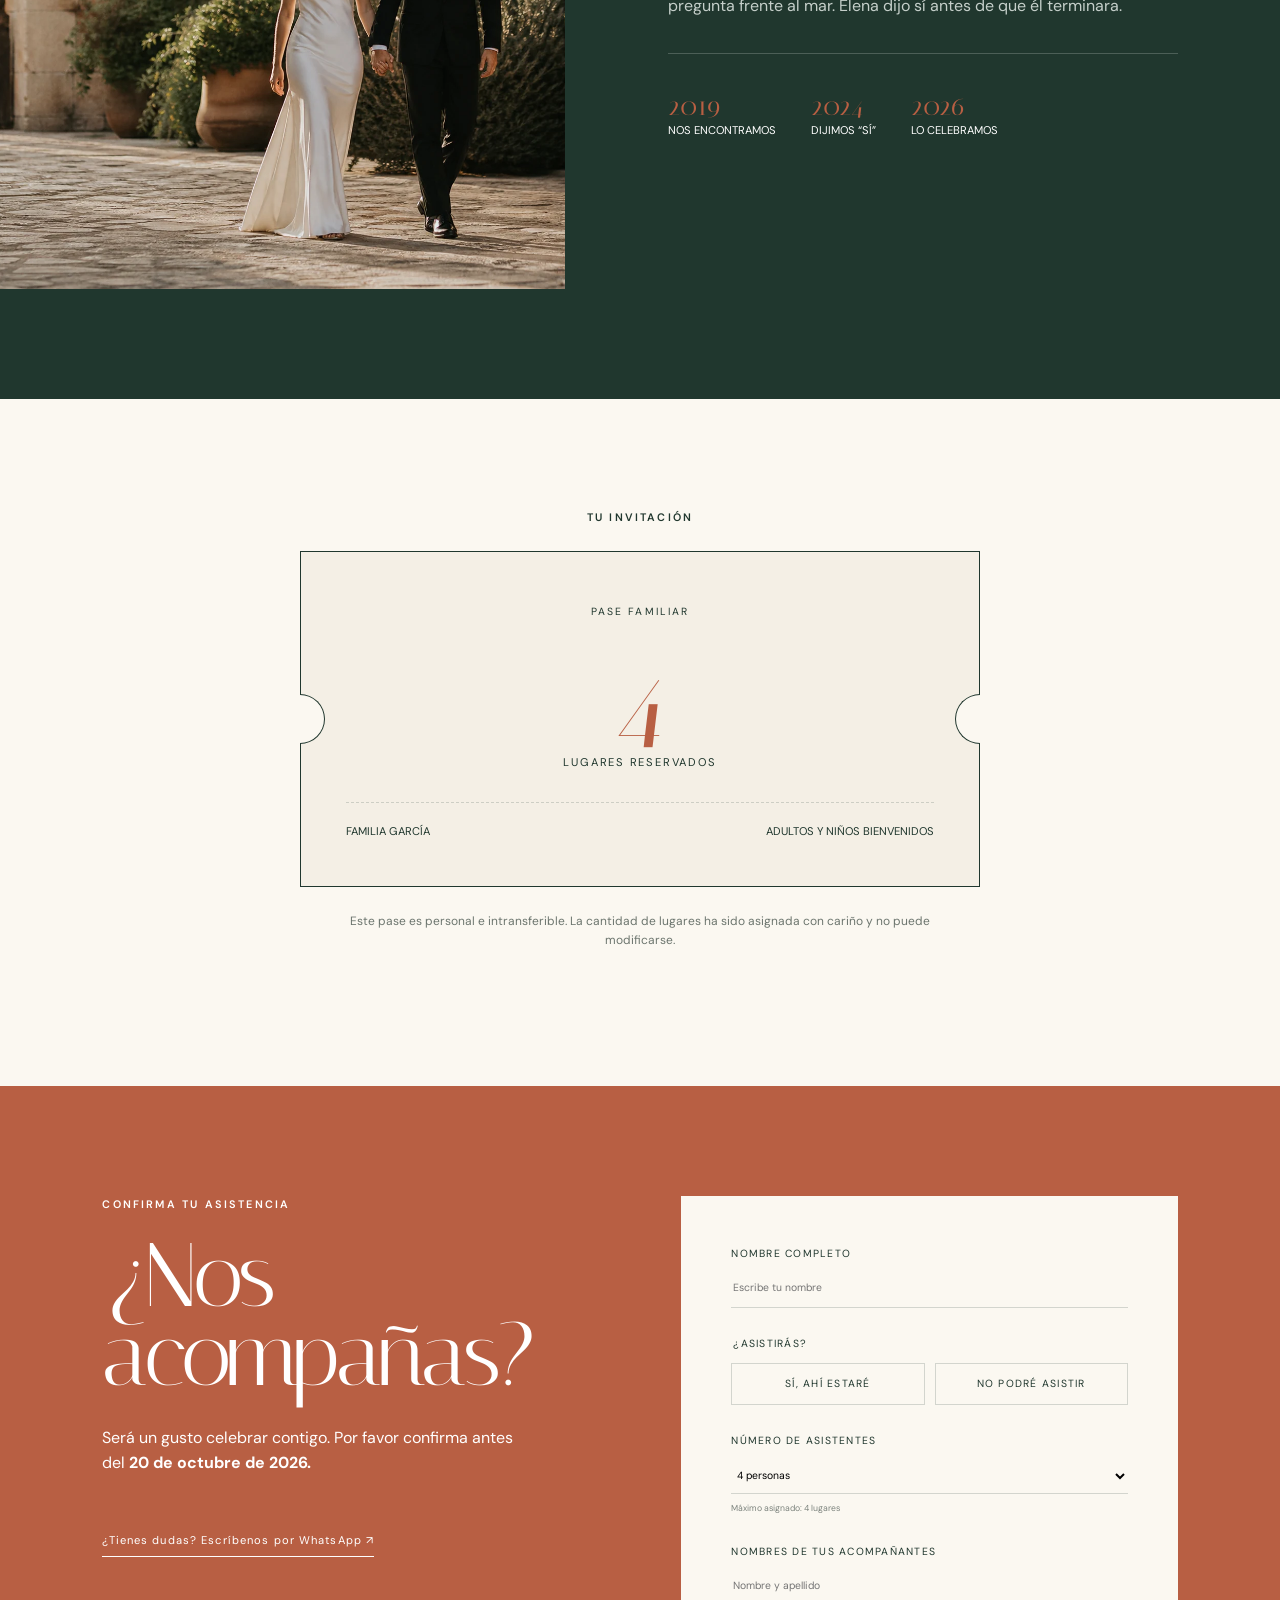
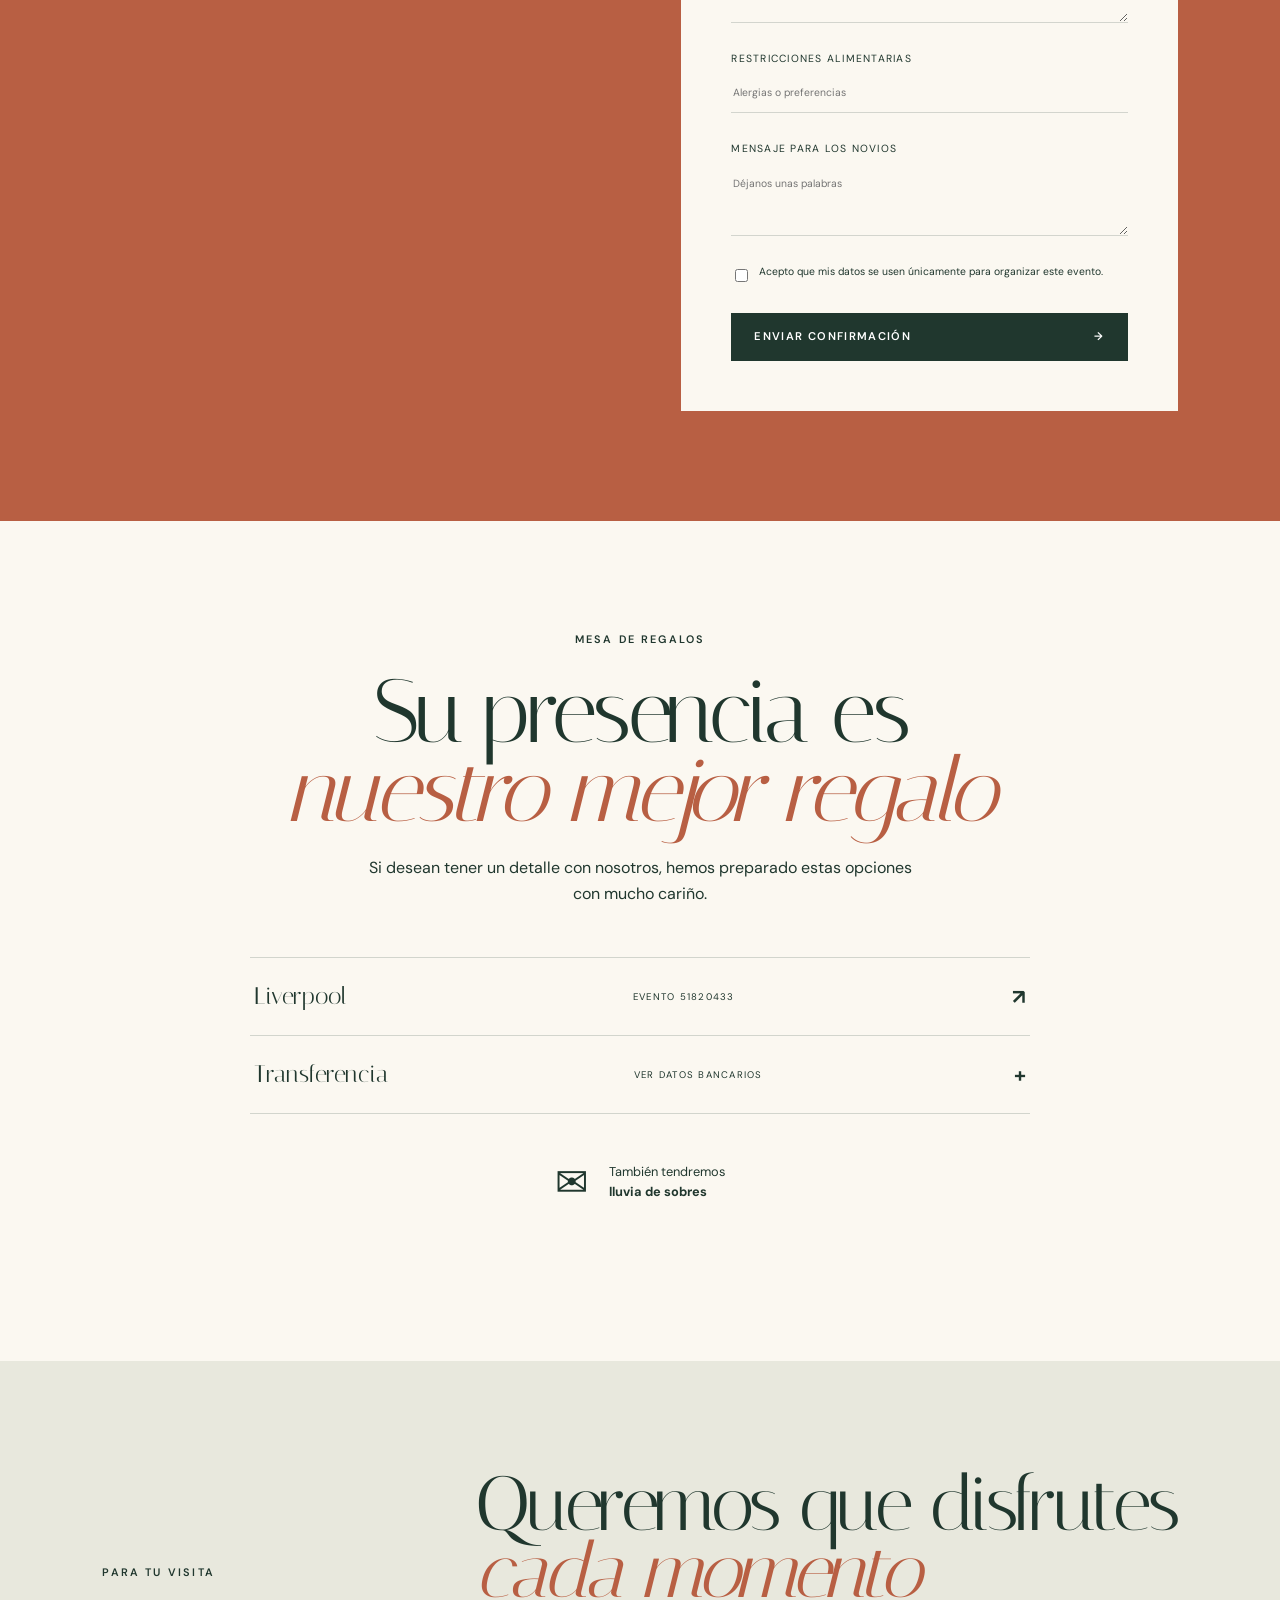
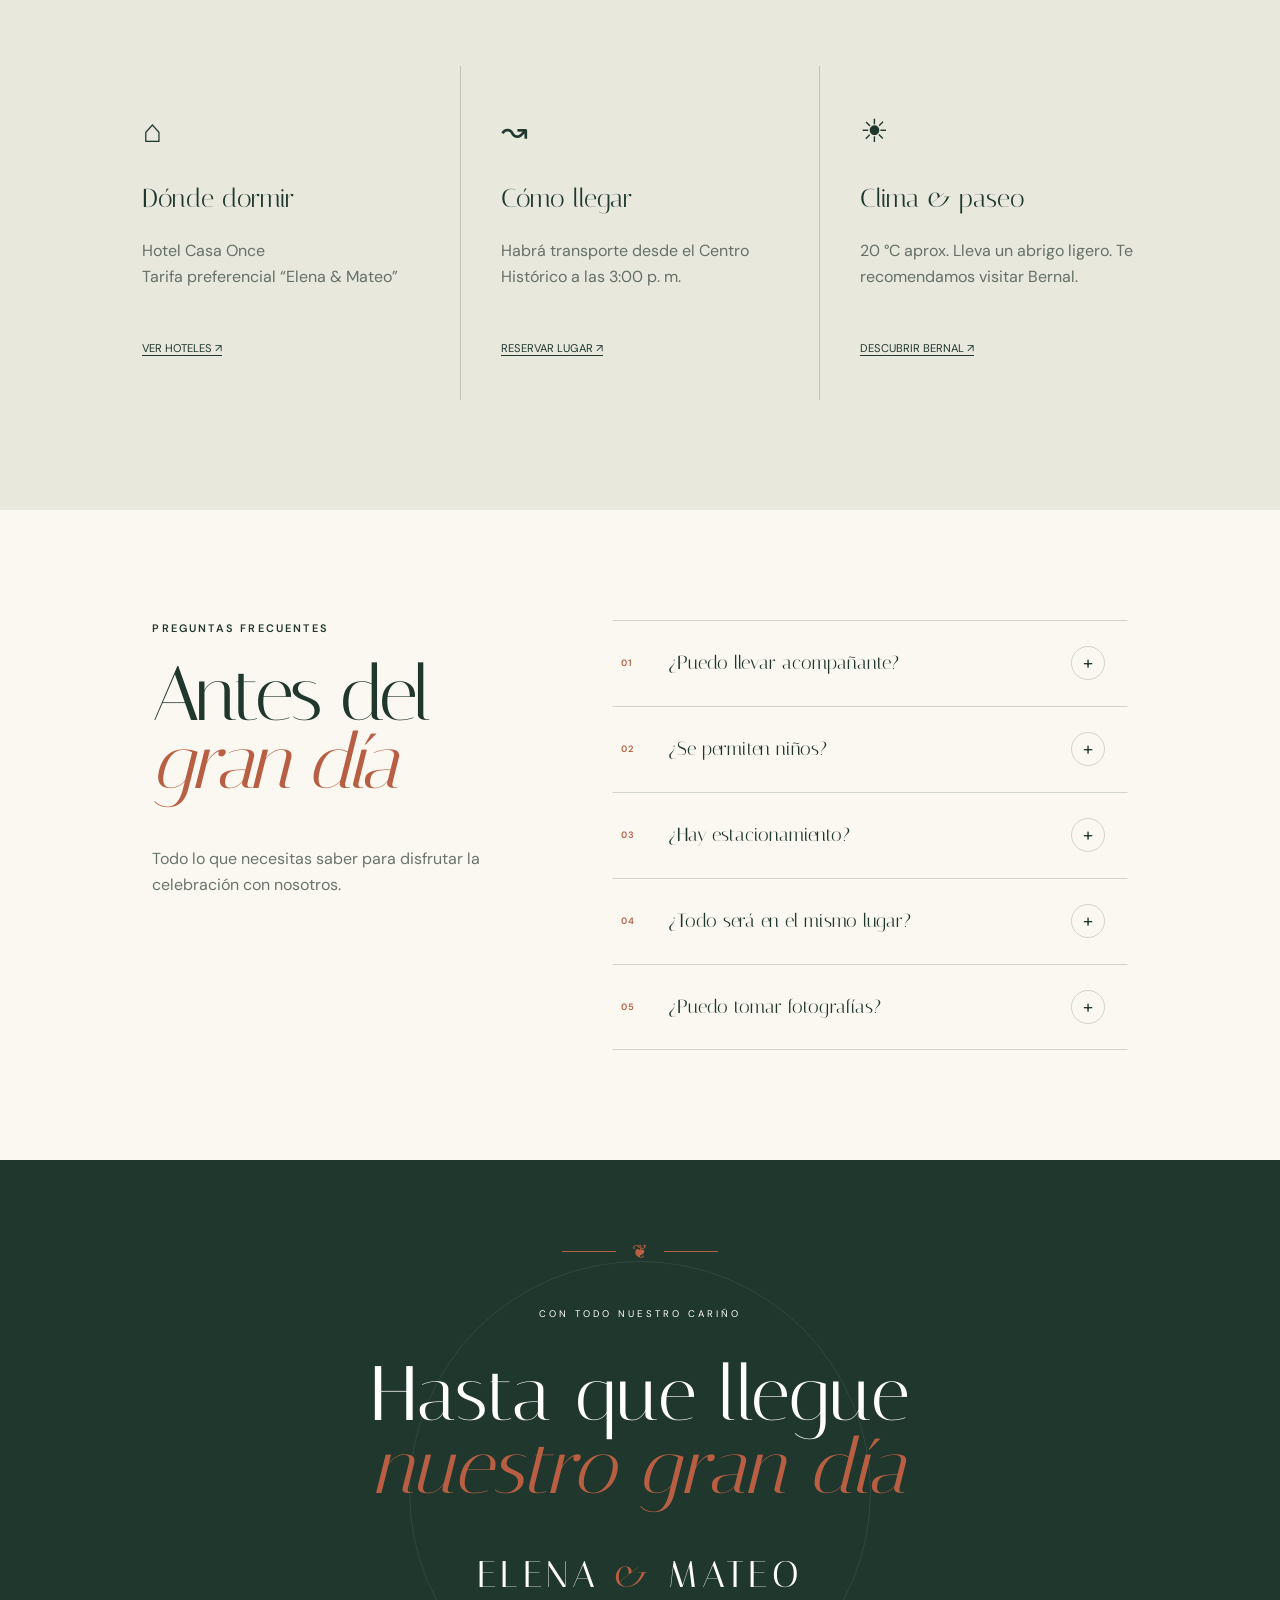
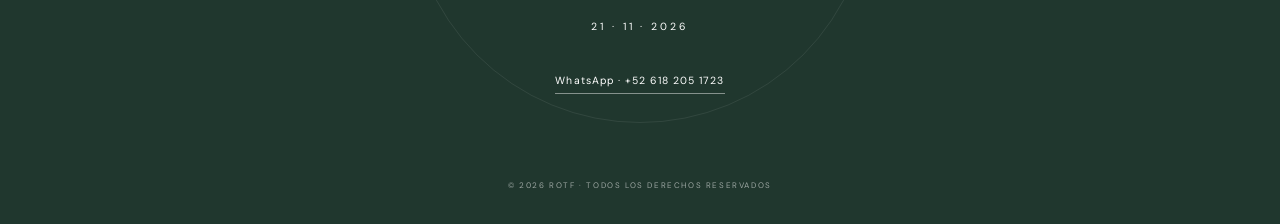
==== commit 8a7650c4: "Mejorar vista movil animaciones y preguntas" ====
--- a/index.html
+++ b/index.html
@@ -124,7 +124,16 @@
       <div class="rec-grid"><article class="reveal"><span>⌂</span><h3>Dónde dormir</h3><p>Hotel Casa Once<br>Tarifa preferencial “Elena & Mateo”</p><a target="_blank" rel="noreferrer" href="https://www.google.com/maps/search/hoteles+en+Queretaro">Ver hoteles ↗</a></article><article class="reveal"><span>↝</span><h3>Cómo llegar</h3><p>Habrá transporte desde el Centro Histórico a las 3:00 p. m.</p><a href="https://wa.me/526182051723?text=Hola%2C%20quiero%20reservar%20un%20lugar%20en%20el%20transporte" target="_blank" rel="noreferrer">Reservar lugar ↗</a></article><article class="reveal"><span>☀</span><h3>Clima & paseo</h3><p>20 °C aprox. Lleva un abrigo ligero. Te recomendamos visitar Bernal.</p><a target="_blank" rel="noreferrer" href="https://www.google.com/maps/search/Peña+de+Bernal">Descubrir Bernal ↗</a></article></div>
     </section>
 
-    <section class="faq section-pad reveal"><p class="eyebrow">PREGUNTAS FRECUENTES</p><h2>Antes del gran día</h2><div class="accordion"><details><summary>¿Puedo llevar acompañante?<span>+</span></summary><p>El número de lugares indicado en tu pase ya contempla a tus acompañantes autorizados.</p></details><details><summary>¿Se permiten niños?<span>+</span></summary><p>Sí. Este pase familiar permite adultos y niños dentro de los cuatro lugares asignados.</p></details><details><summary>¿Hay estacionamiento?<span>+</span></summary><p>Sí, la hacienda cuenta con estacionamiento gratuito y personal de apoyo.</p></details><details><summary>¿Todo será en el mismo lugar?<span>+</span></summary><p>Sí. La capilla y el jardín se encuentran dentro de la misma hacienda.</p></details><details><summary>¿Puedo tomar fotografías?<span>+</span></summary><p>Claro, salvo durante la ceremonia. Después, nos encantará que compartas tus recuerdos.</p></details></div></section>
+    <section class="faq section-pad reveal">
+      <div class="faq-heading"><p class="eyebrow">PREGUNTAS FRECUENTES</p><h2>Antes del<br><i>gran día</i></h2><p class="faq-note">Todo lo que necesitas saber para disfrutar la celebración con nosotros.</p></div>
+      <div class="accordion">
+        <details><summary>¿Puedo llevar acompañante?<span>+</span></summary><p>El número de lugares indicado en tu pase ya contempla a tus acompañantes autorizados.</p></details>
+        <details><summary>¿Se permiten niños?<span>+</span></summary><p>Sí. Este pase familiar permite adultos y niños dentro de los cuatro lugares asignados.</p></details>
+        <details><summary>¿Hay estacionamiento?<span>+</span></summary><p>Sí, la hacienda cuenta con estacionamiento gratuito y personal de apoyo.</p></details>
+        <details><summary>¿Todo será en el mismo lugar?<span>+</span></summary><p>Sí. La capilla y el jardín se encuentran dentro de la misma hacienda.</p></details>
+        <details><summary>¿Puedo tomar fotografías?<span>+</span></summary><p>Claro, salvo durante la ceremonia. Después, nos encantará que compartas tus recuerdos.</p></details>
+      </div>
+    </section>
   </main>
 
   <footer>
--- a/styles.css
+++ b/styles.css
@@ -17,3 +17,54 @@
 .copyright{font-size:.5rem;letter-spacing:.2em;opacity:.55;margin:70px 0 0;position:relative}
 @media(max-width:800px){.timeline-row:before{top:10px}.footer-farewell{font-size:2.9rem}.copyright{margin-top:55px}}
 
+/* Movimiento editorial */
+.reveal{filter:blur(5px);transition:opacity .9s cubic-bezier(.22,1,.36,1),transform .9s cubic-bezier(.22,1,.36,1),filter .9s ease;transition-delay:var(--item-delay,0ms)}
+.reveal.visible{filter:blur(0)}
+.hero-figure img,.story-photo img{transition:transform 1.8s cubic-bezier(.22,1,.36,1)}
+.invite-open .hero-figure img{animation:heroReveal 1.8s cubic-bezier(.22,1,.36,1) both}
+.event-card,.rec-grid article{transition:transform .45s cubic-bezier(.22,1,.36,1),box-shadow .45s ease,background-color .35s ease}
+.event-card:hover,.rec-grid article:hover{transform:translateY(-7px);box-shadow:0 22px 60px rgba(32,55,46,.12);z-index:2}
+.timeline-row>div{animation:timelineIn .75s cubic-bezier(.22,1,.36,1) both;animation-delay:var(--item-delay,0ms)}
+@keyframes heroReveal{from{transform:scale(1.07)}to{transform:scale(1)}}
+@keyframes timelineIn{from{opacity:0;transform:translateY(16px)}to{opacity:1;transform:none}}
+
+/* Preguntas frecuentes */
+.faq{max-width:1180px;display:grid;grid-template-columns:minmax(280px,.8fr) minmax(420px,1.2fr);gap:clamp(55px,9vw,130px);align-items:start}
+.faq-heading{position:sticky;top:80px}
+.faq-heading h2{font-size:clamp(3.4rem,6vw,5.8rem)}
+.faq-heading h2 i{color:var(--clay);font-weight:400}
+.faq-note{max-width:330px;color:#68746c;margin-top:30px}
+.accordion{counter-reset:faq}
+.accordion details{counter-increment:faq;border:1px solid transparent;border-top-color:var(--line);padding:0;transition:background-color .35s ease,border-color .35s ease,transform .35s ease}
+.accordion details:last-child{border-bottom:1px solid var(--line)}
+.accordion details[open]{background:var(--cream);border-color:var(--line);transform:translateX(-10px)}
+.accordion summary{font:1.18rem Italiana,serif;align-items:center;gap:18px;padding:25px 22px 25px 8px}
+.accordion summary:before{content:"0" counter(faq);font:600 .58rem DM Sans,sans-serif;letter-spacing:.12em;color:var(--clay);width:28px;flex:none}
+.accordion summary span{width:34px;height:34px;border:1px solid var(--line);border-radius:50%;display:grid;place-items:center;margin-left:auto;font:1.15rem DM Sans,sans-serif;transition:transform .35s ease,background-color .35s ease,color .35s ease}
+.accordion details[open] summary span{background:var(--ink);color:white;border-color:var(--ink)}
+.accordion details>p{margin:0;padding:0 72px 28px 54px;line-height:1.8;animation:answerIn .4s ease both}
+@keyframes answerIn{from{opacity:0;transform:translateY(-6px)}to{opacity:1;transform:none}}
+
+@media(max-width:900px){
+  .timeline h2{font-size:clamp(2.8rem,11vw,4.8rem)}
+  .timeline-row{grid-template-columns:1fr;margin-left:0;width:100%;text-align:left}
+  .timeline-row div{grid-template-columns:88px 40px 56px 1fr;min-height:86px;width:100%}
+  .timeline-row:before{left:156px;right:auto;top:43px;bottom:43px;height:auto;width:1px}
+  .timeline-row strong{font-size:2rem;white-space:nowrap}
+  .timeline-row i{margin:8px 7px}
+  .faq{grid-template-columns:1fr;gap:45px}
+  .faq-heading{position:static}
+  .faq-note{margin-bottom:0}
+  .accordion details[open]{transform:none}
+}
+@media(max-width:430px){
+  .timeline-row div{grid-template-columns:72px 34px 52px 1fr}
+  .timeline-row:before{left:134px}
+  .timeline-row strong{font-size:1.7rem}
+  .timeline-row span{font-size:.52rem}
+  .timeline-row p{font-size:.68rem;letter-spacing:.08em}
+  .accordion summary{font-size:1.05rem;padding-right:12px}
+  .accordion details>p{padding:0 24px 24px 46px}
+}
+@media(prefers-reduced-motion:reduce){.reveal{filter:none}.timeline-row>div,.invite-open .hero-figure img{animation:none!important}.event-card:hover,.rec-grid article:hover{transform:none}}
+
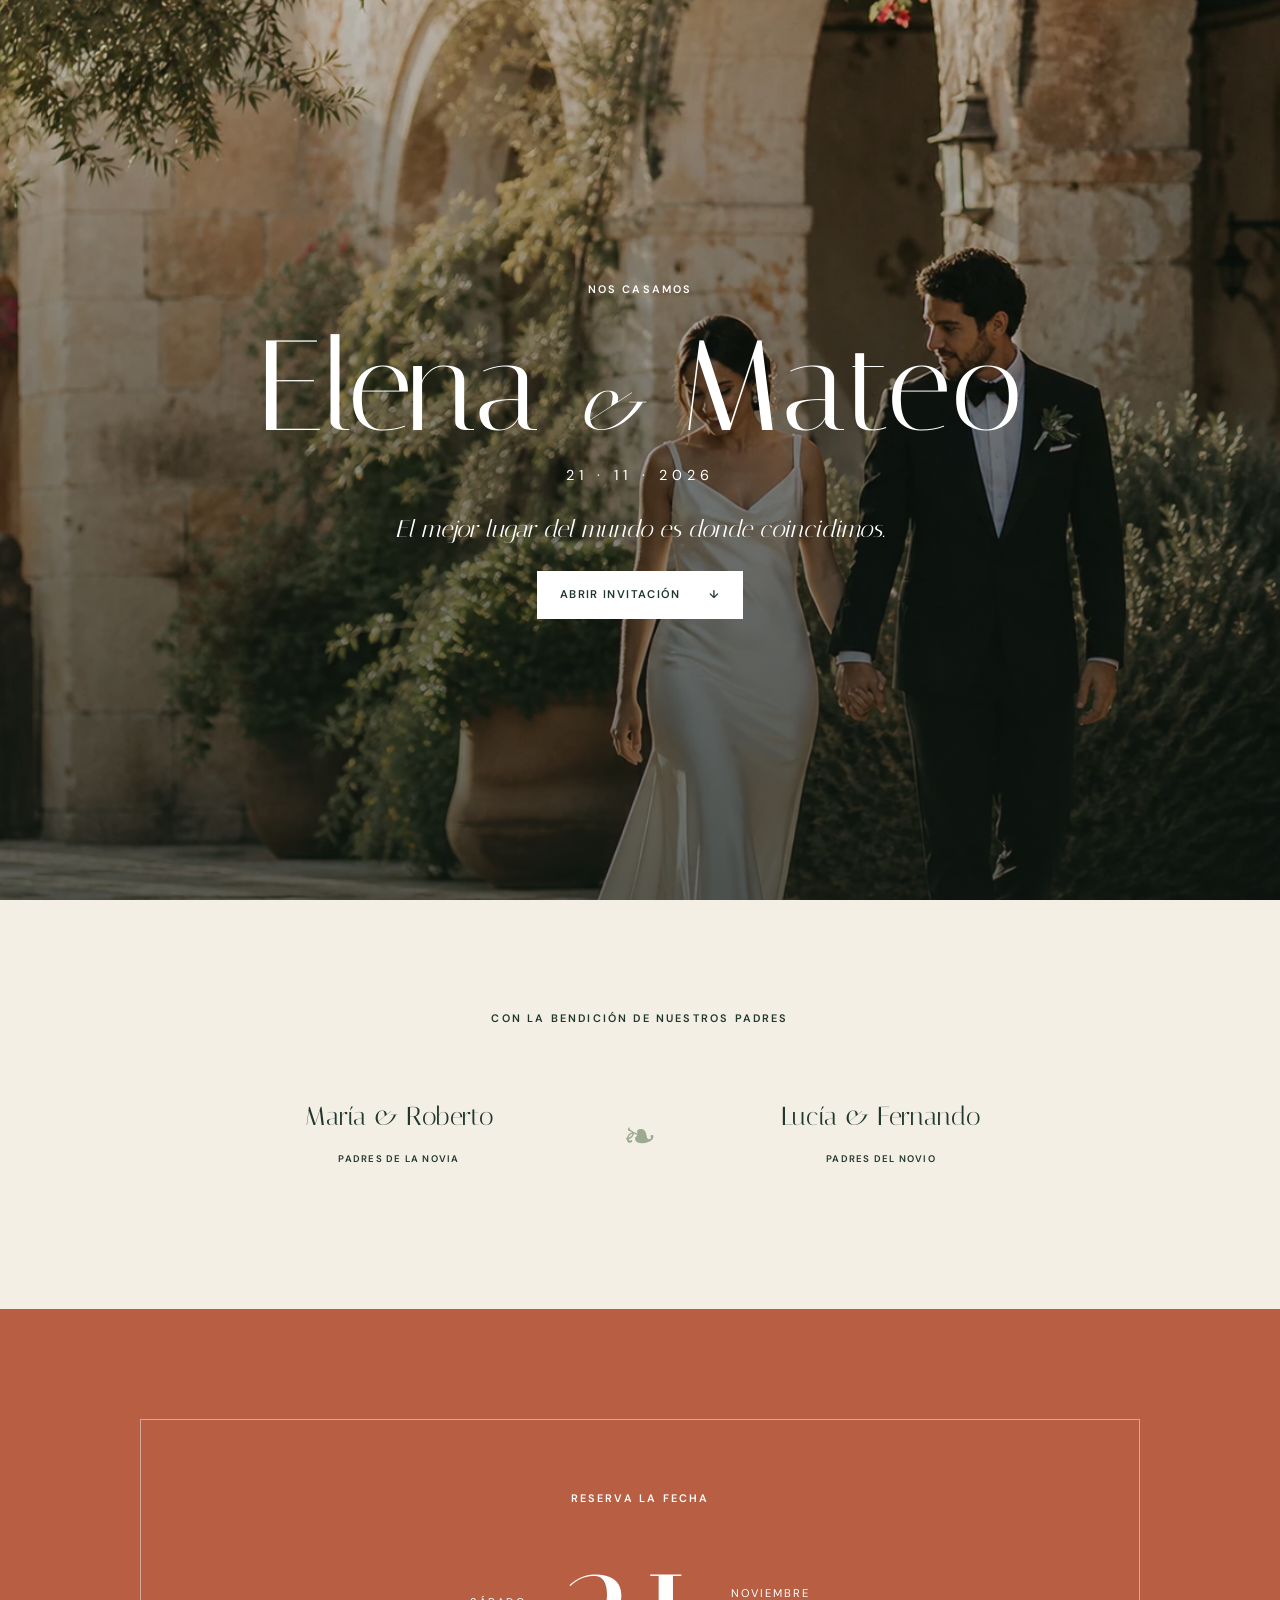
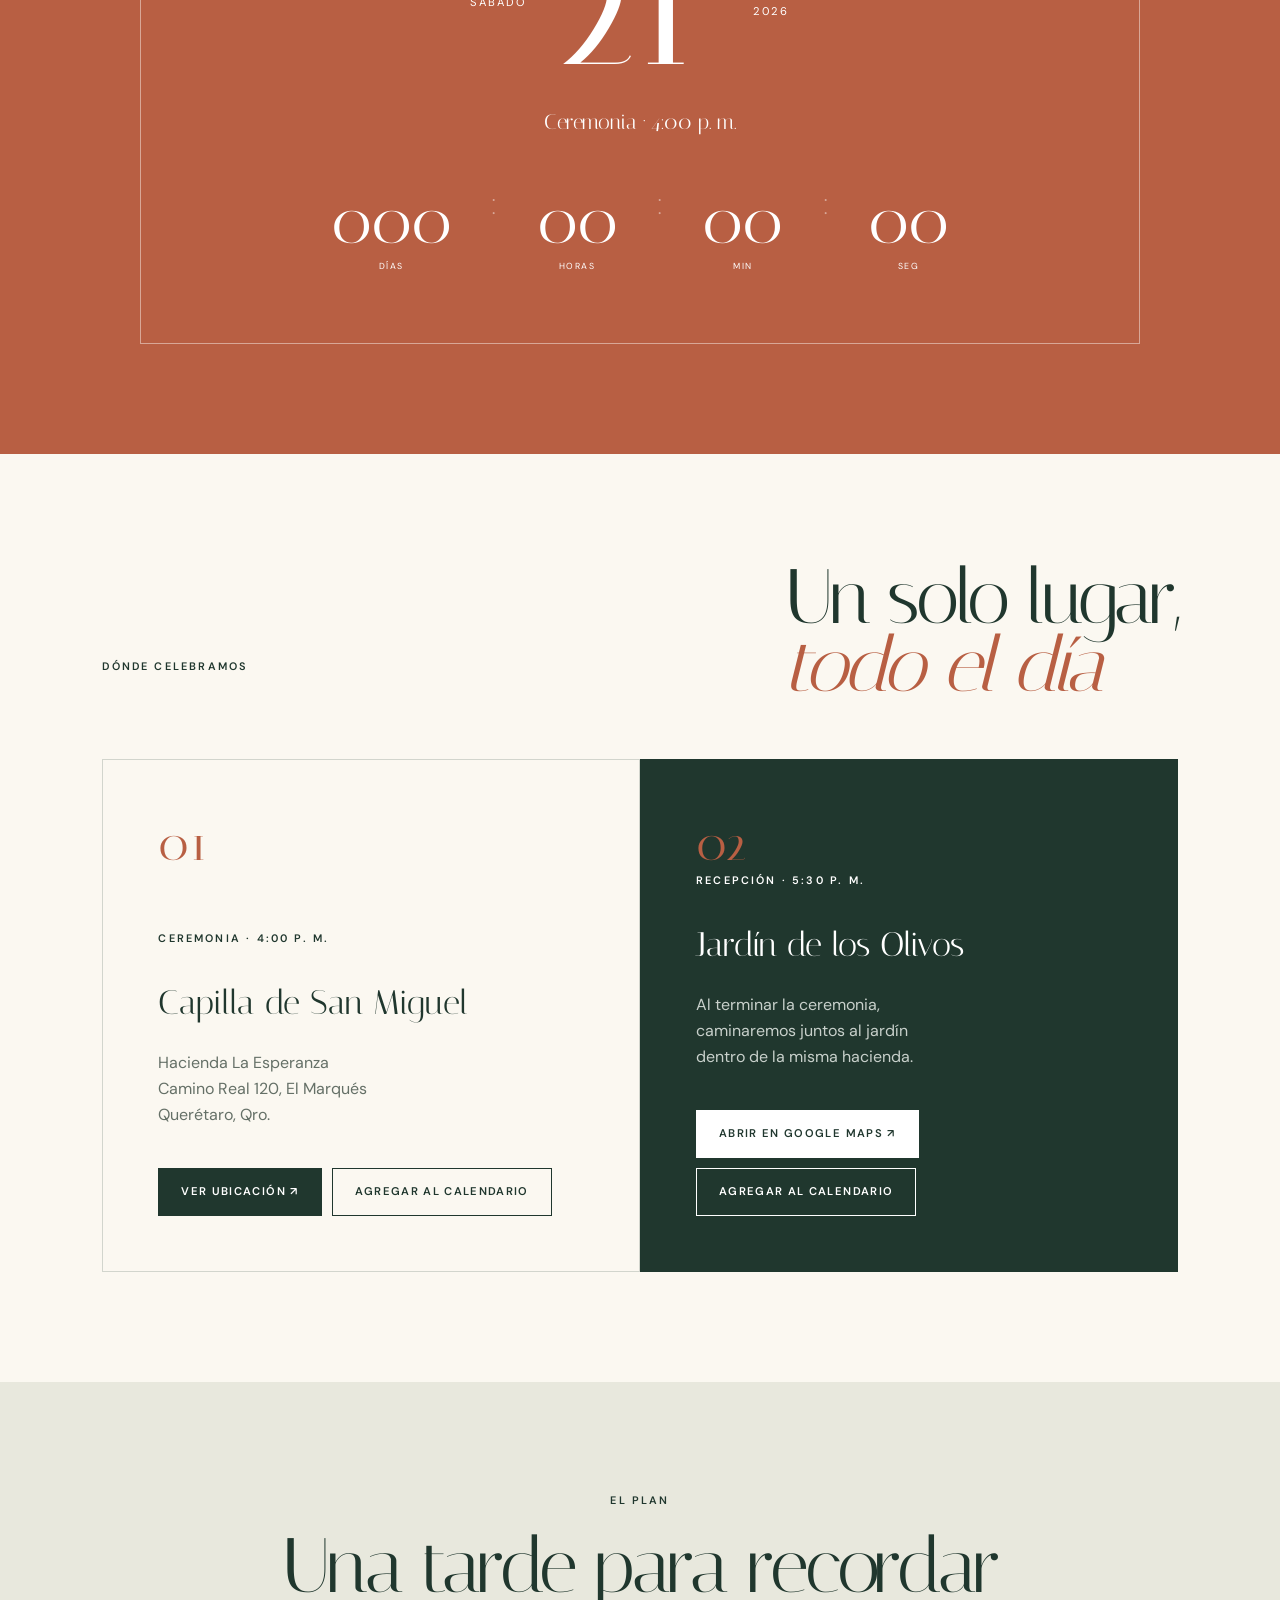
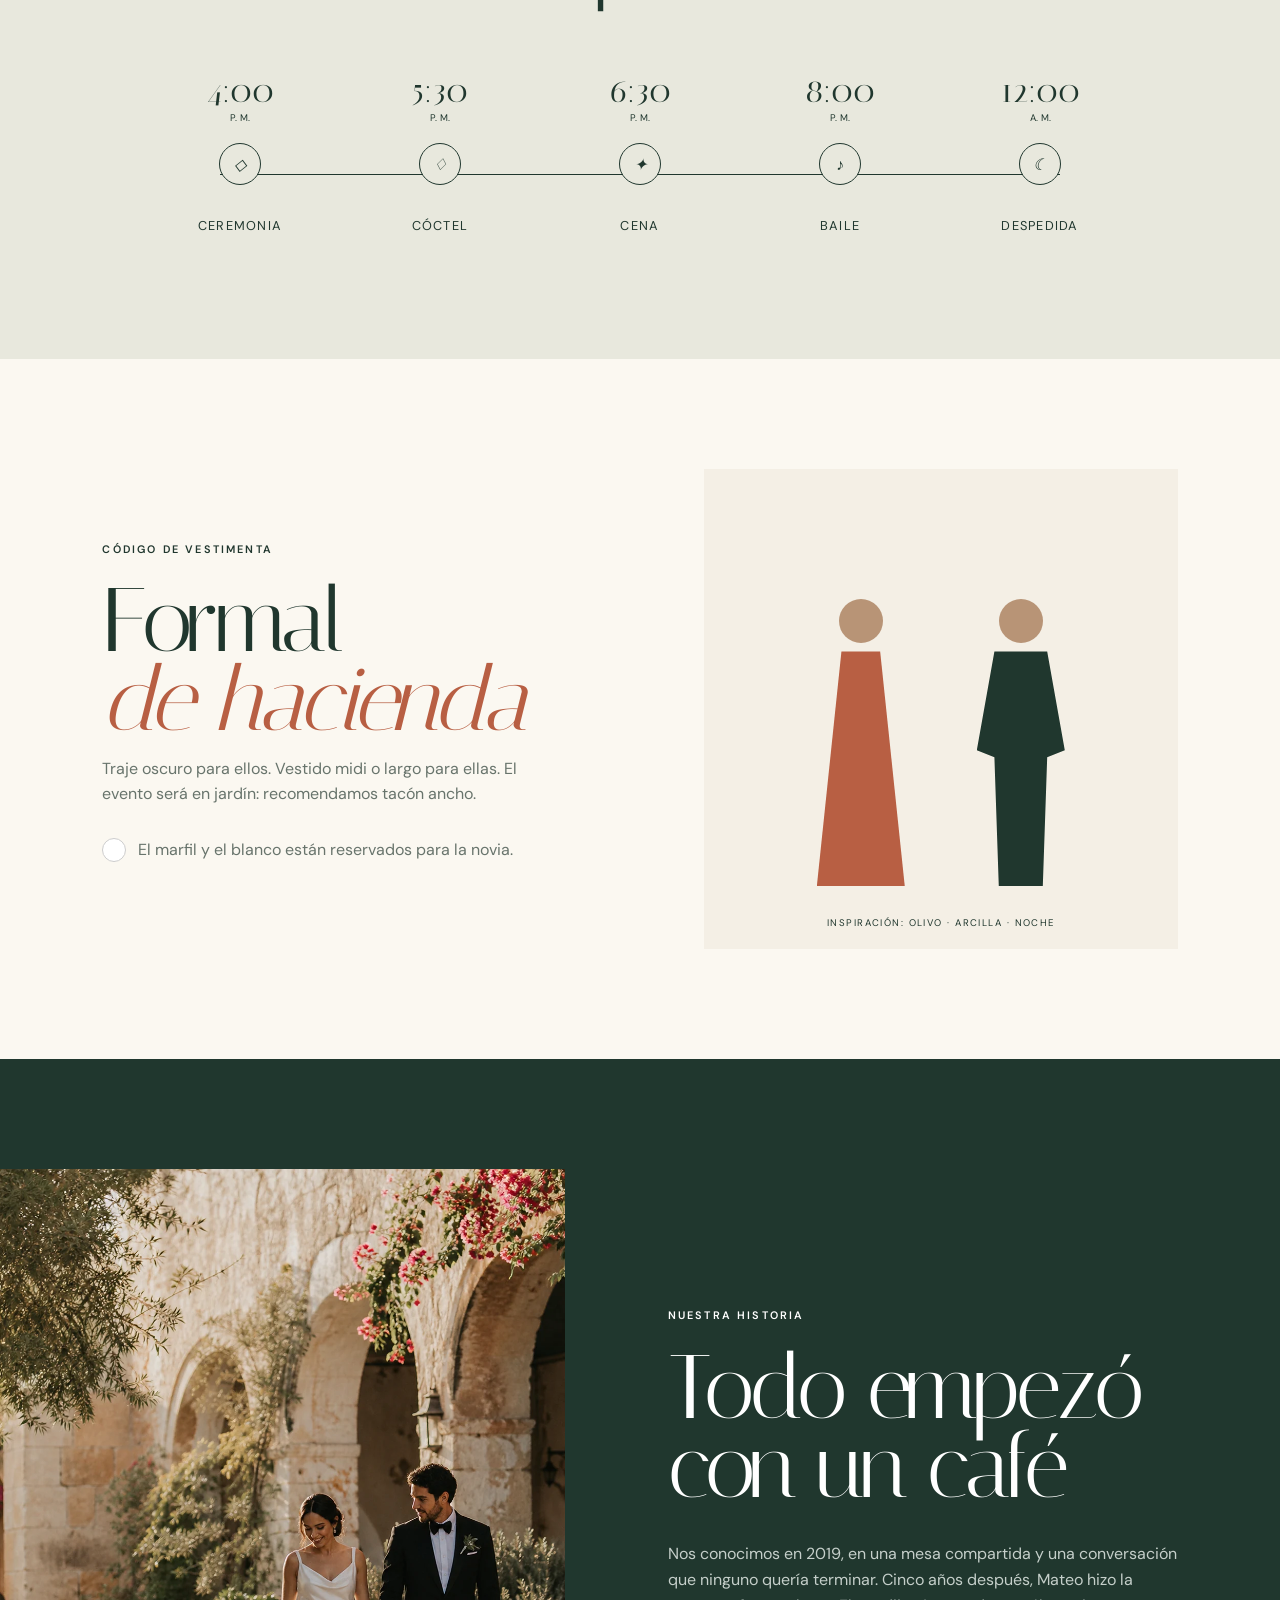
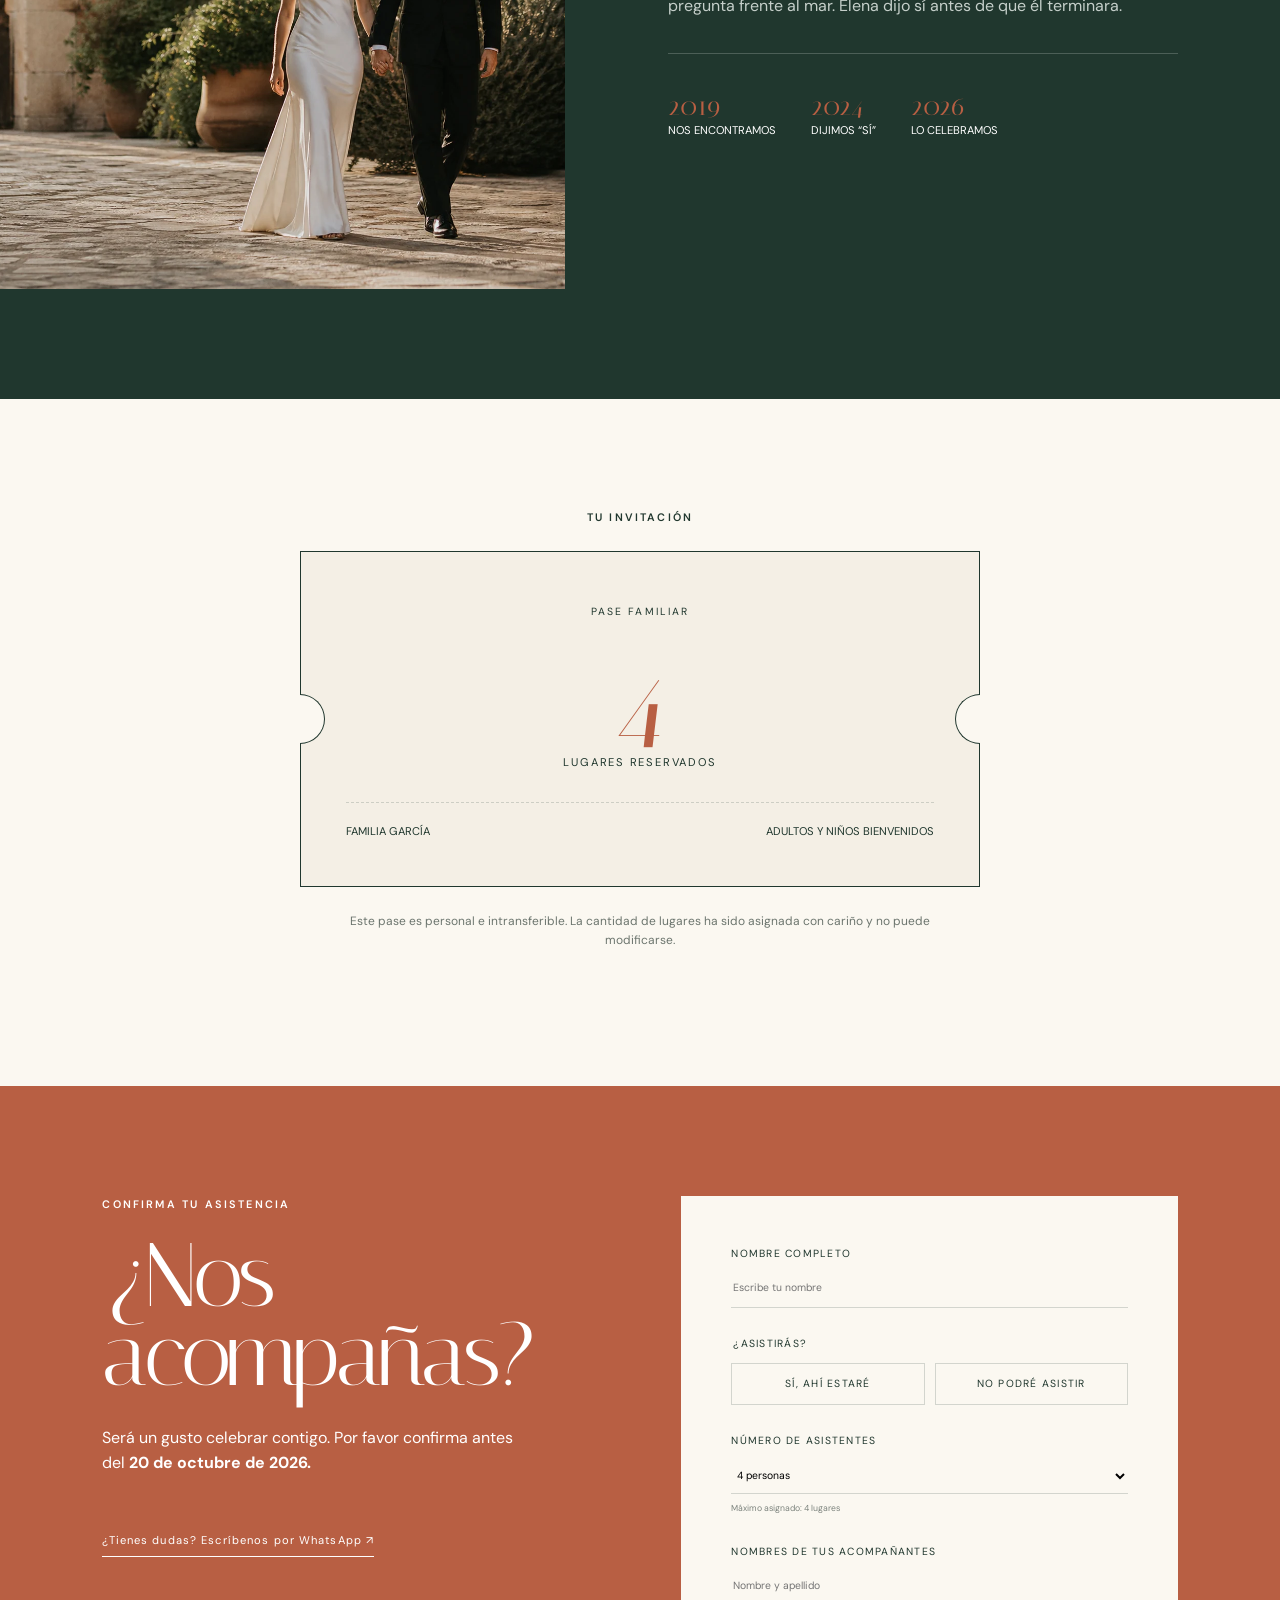
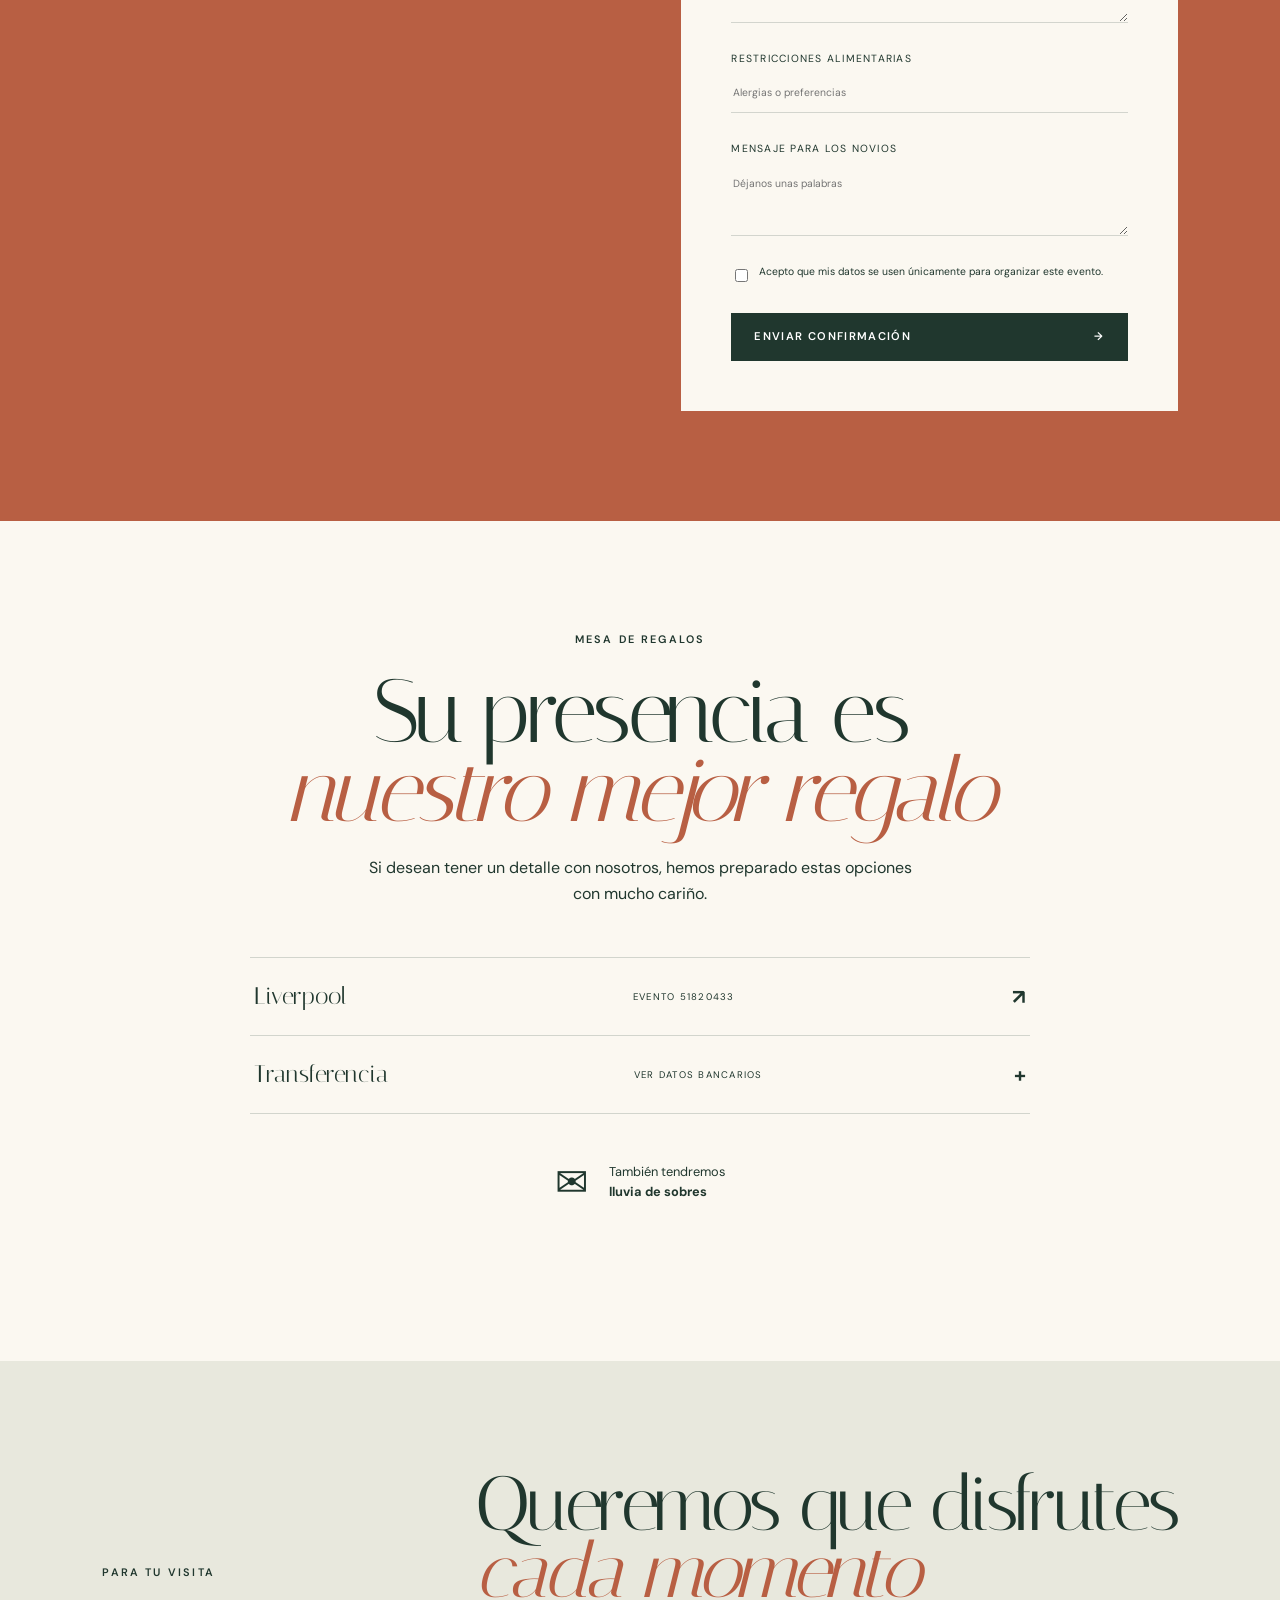
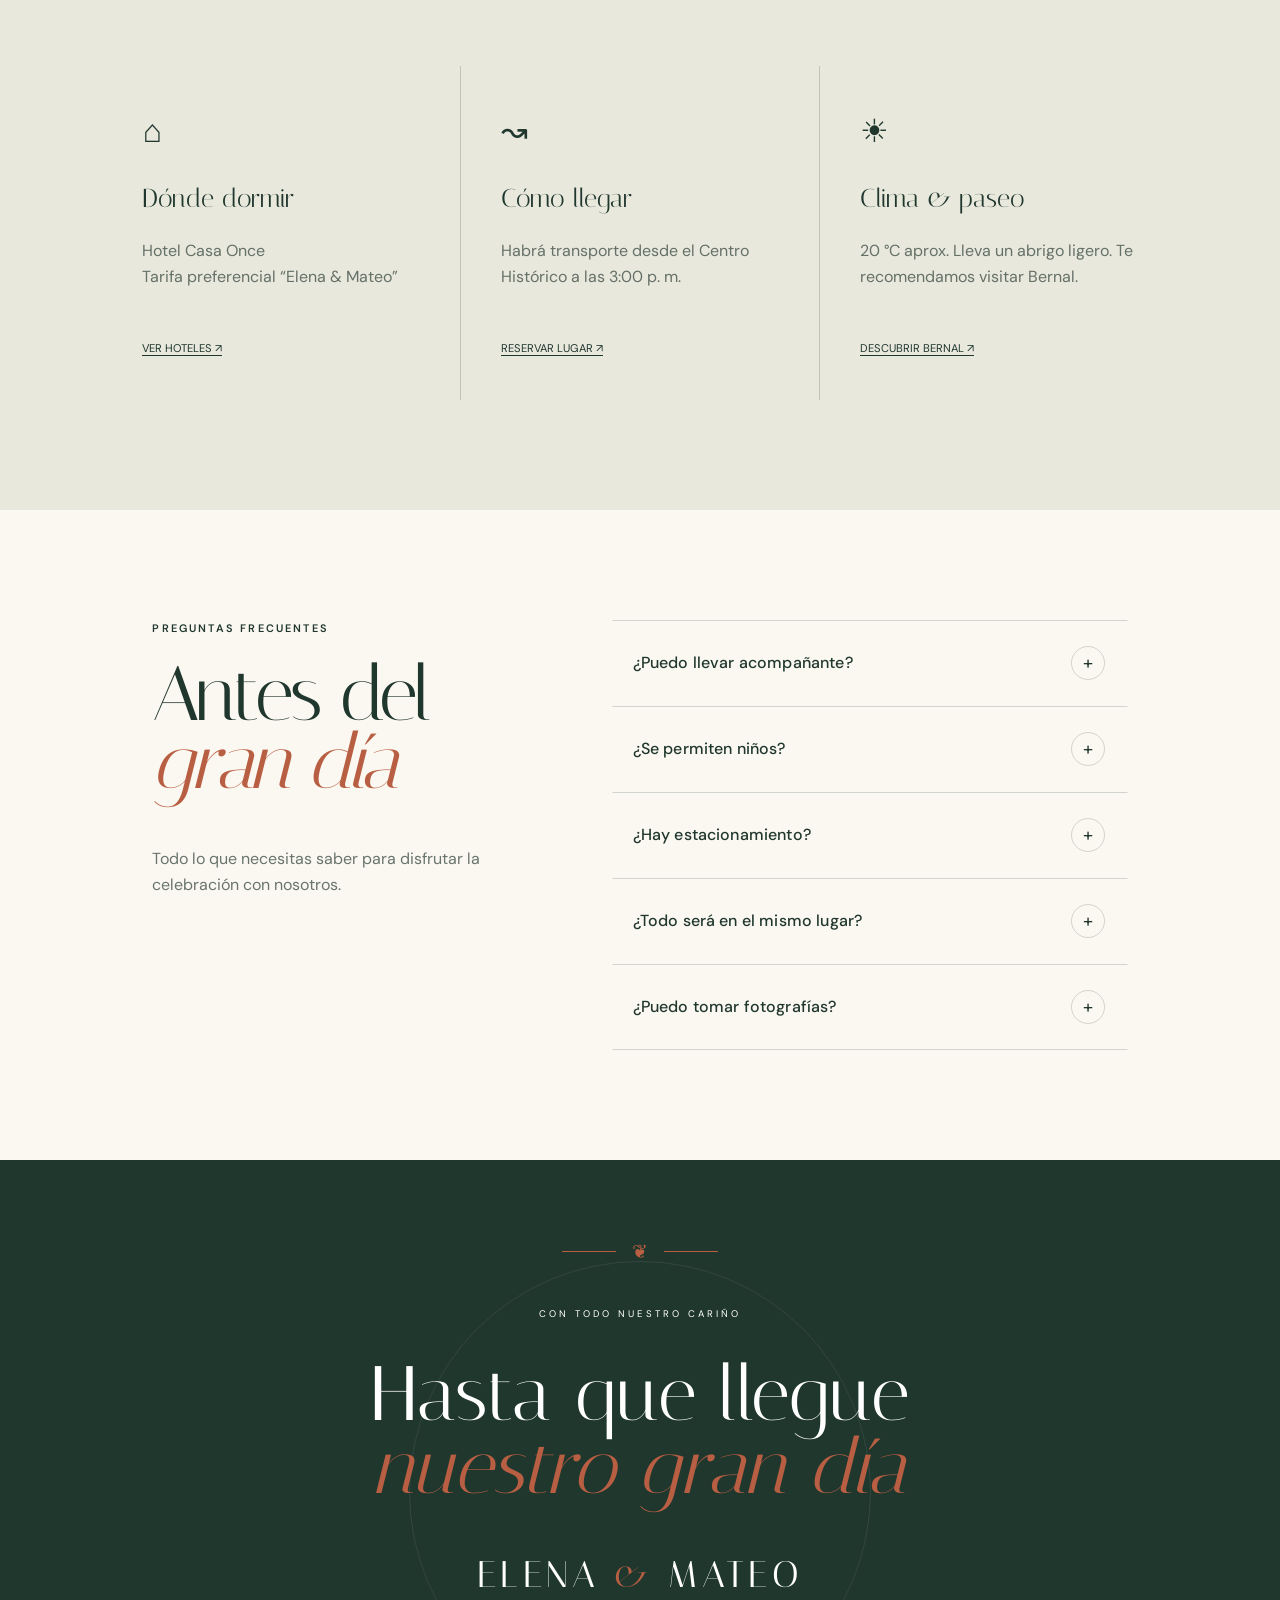
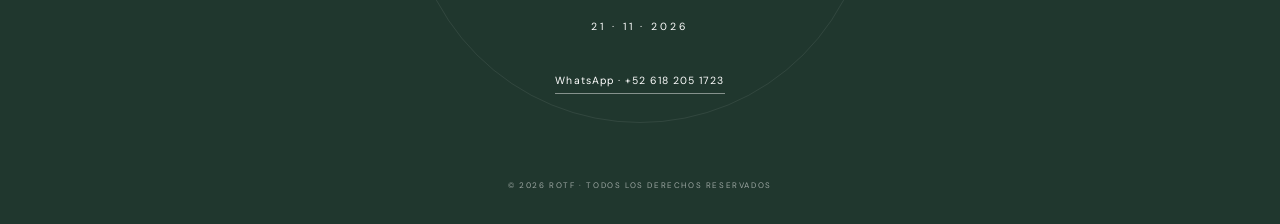
==== commit 106b3596: "Agregar regreso al inicio y animaciones moviles" ====
--- a/index.html
+++ b/index.html
@@ -147,6 +147,7 @@
   </footer>
 
   <div class="thanks" id="thanks" role="dialog" aria-modal="true" aria-labelledby="thanksTitle"><div><button id="closeThanks" aria-label="Cerrar">×</button><p class="eyebrow">CONFIRMACIÓN RECIBIDA</p><h2 id="thanksTitle">¡Gracias!</h2><p>Tu respuesta quedó registrada en este dispositivo. Nos emociona compartir este día contigo.</p><span class="heart">♡</span></div></div>
+  <button class="back-to-top" id="backToTop" type="button" aria-label="Volver al inicio"><span>↑</span><small>SUBIR</small></button>
   <script src="script.js"></script>
 </body>
 </html>
--- a/styles.css
+++ b/styles.css
@@ -68,3 +68,33 @@
 }
 @media(prefers-reduced-motion:reduce){.reveal{filter:none}.timeline-row>div,.invite-open .hero-figure img{animation:none!important}.event-card:hover,.rec-grid article:hover{transform:none}}
 
+/* Regreso al inicio */
+.back-to-top{position:fixed;right:22px;bottom:22px;z-index:90;width:58px;height:58px;border:1px solid rgba(255,255,255,.35);border-radius:50%;background:rgba(32,55,46,.92);backdrop-filter:blur(10px);color:white;display:grid;place-items:center;align-content:center;gap:0;opacity:0;visibility:hidden;transform:translateY(18px) scale(.88);transition:opacity .35s ease,visibility .35s ease,transform .45s cubic-bezier(.22,1,.36,1),background-color .25s ease;box-shadow:0 10px 30px rgba(20,34,28,.2)}
+.back-to-top.visible{opacity:1;visibility:visible;transform:none}
+.back-to-top:hover{background:var(--clay);transform:translateY(-3px)}
+.back-to-top span{font:1.15rem/1 Italiana,serif}
+.back-to-top small{font:600 .42rem/1.4 DM Sans,sans-serif;letter-spacing:.16em}
+
+/* FAQ sin numeración y con tipografía contemporánea */
+.accordion{counter-reset:none}
+.accordion details{counter-increment:none}
+.accordion summary{font:500 1rem/1.45 "DM Sans",sans-serif;letter-spacing:.01em;padding-left:20px}
+.accordion summary:before{display:none;content:none}
+.accordion details>p{padding-left:20px;font-size:.9rem}
+
+/* Animaciones optimizadas para pantallas táctiles */
+.timeline-row>div{animation:none}
+.timeline.visible .timeline-row>div{animation:timelineIn .75s cubic-bezier(.22,1,.36,1) both;animation-delay:var(--item-delay,0ms)}
+@media(max-width:900px) and (hover:none){
+  .reveal{transform:translateY(38px);transition-duration:1s}
+  .event-card.reveal:nth-child(odd),.rec-grid article.reveal:nth-child(odd){transform:translateX(-28px)}
+  .event-card.reveal:nth-child(even),.rec-grid article.reveal:nth-child(even){transform:translateX(28px)}
+  .event-card.reveal.visible,.rec-grid article.reveal.visible{transform:none}
+  .timeline.visible .timeline-row i{animation:mobileMarker .65s cubic-bezier(.22,1,.36,1) both;animation-delay:calc(var(--item-delay,0ms) + 180ms)}
+  .accordion details[open] summary span{animation:mobilePlus .35s cubic-bezier(.22,1,.36,1)}
+  .back-to-top{right:16px;bottom:16px;width:54px;height:54px}
+}
+@keyframes mobileMarker{from{opacity:0;transform:scale(.55)}to{opacity:1;transform:scale(1)}}
+@keyframes mobilePlus{0%{transform:rotate(0) scale(.8)}100%{transform:rotate(45deg) scale(1)}}
+@media(prefers-reduced-motion:reduce){.back-to-top{transition:none}.timeline.visible .timeline-row>div,.timeline.visible .timeline-row i,.accordion details[open] summary span{animation:none!important}}
+
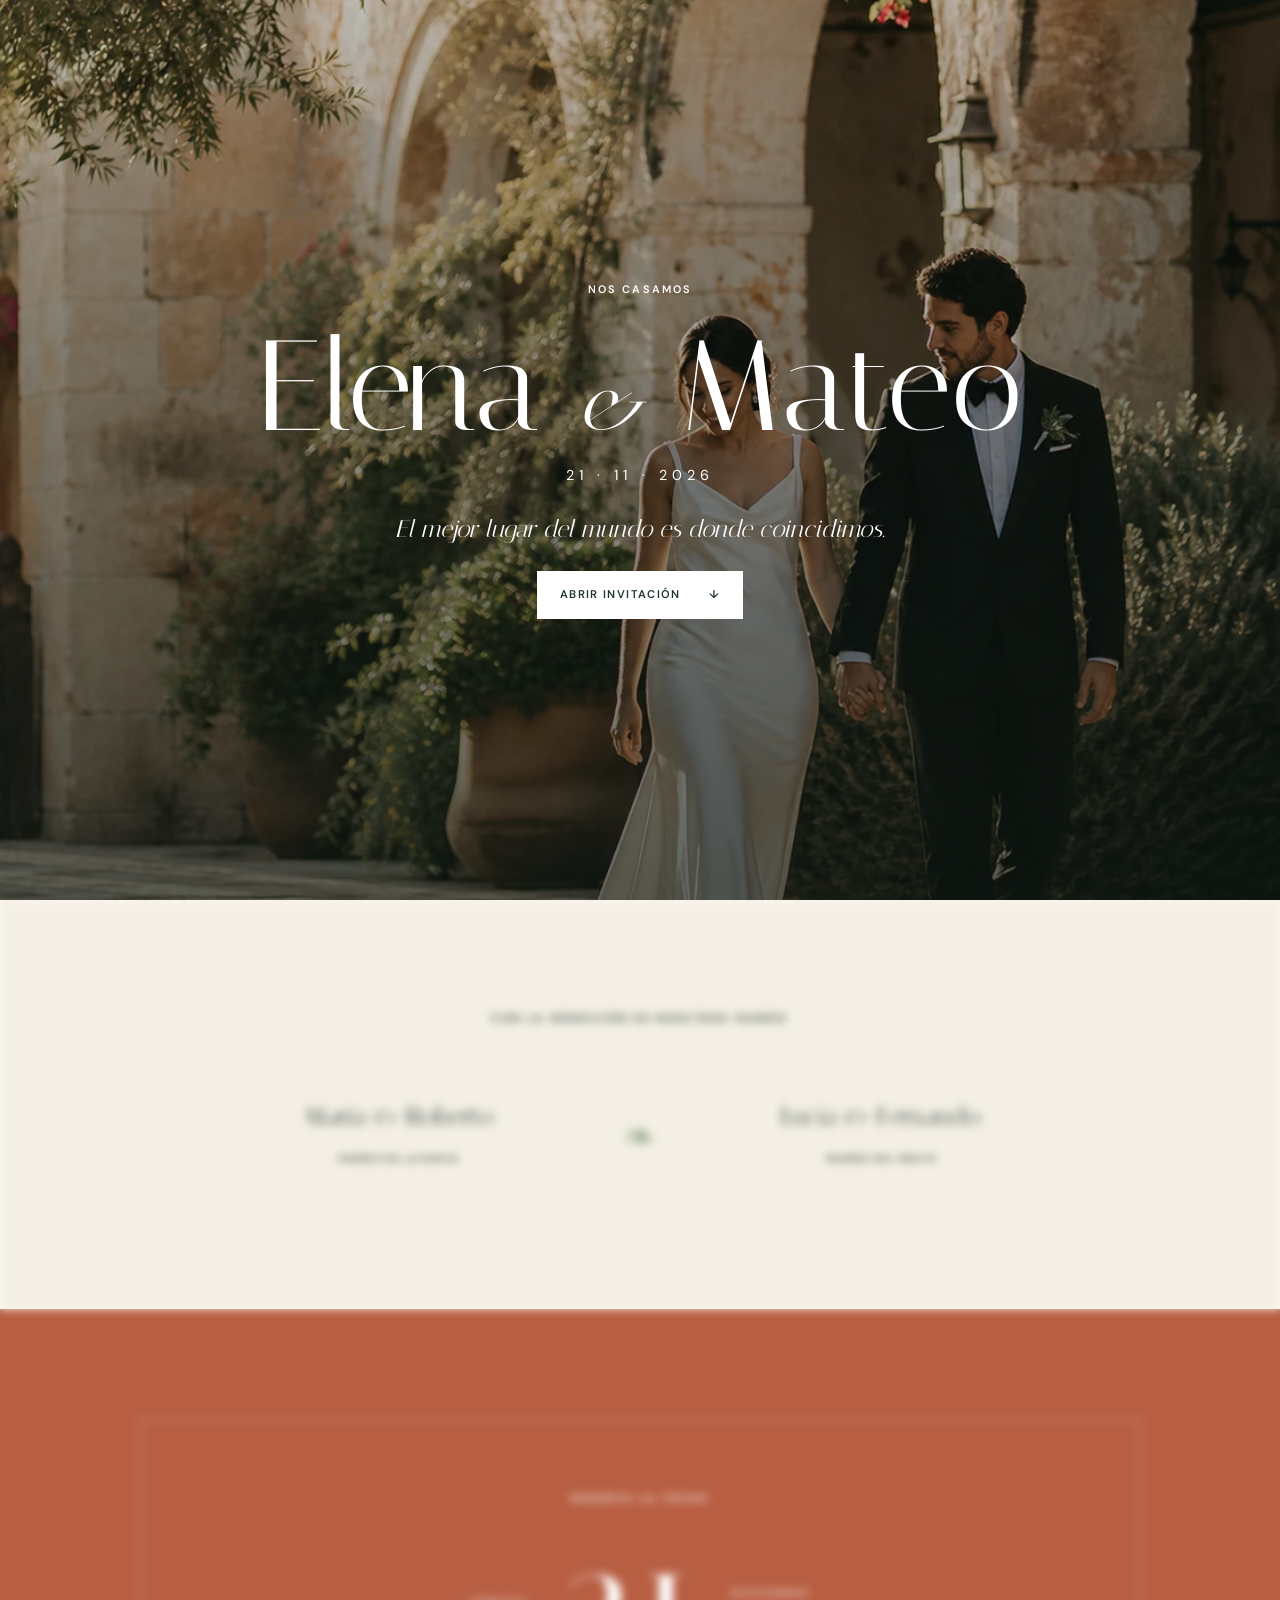
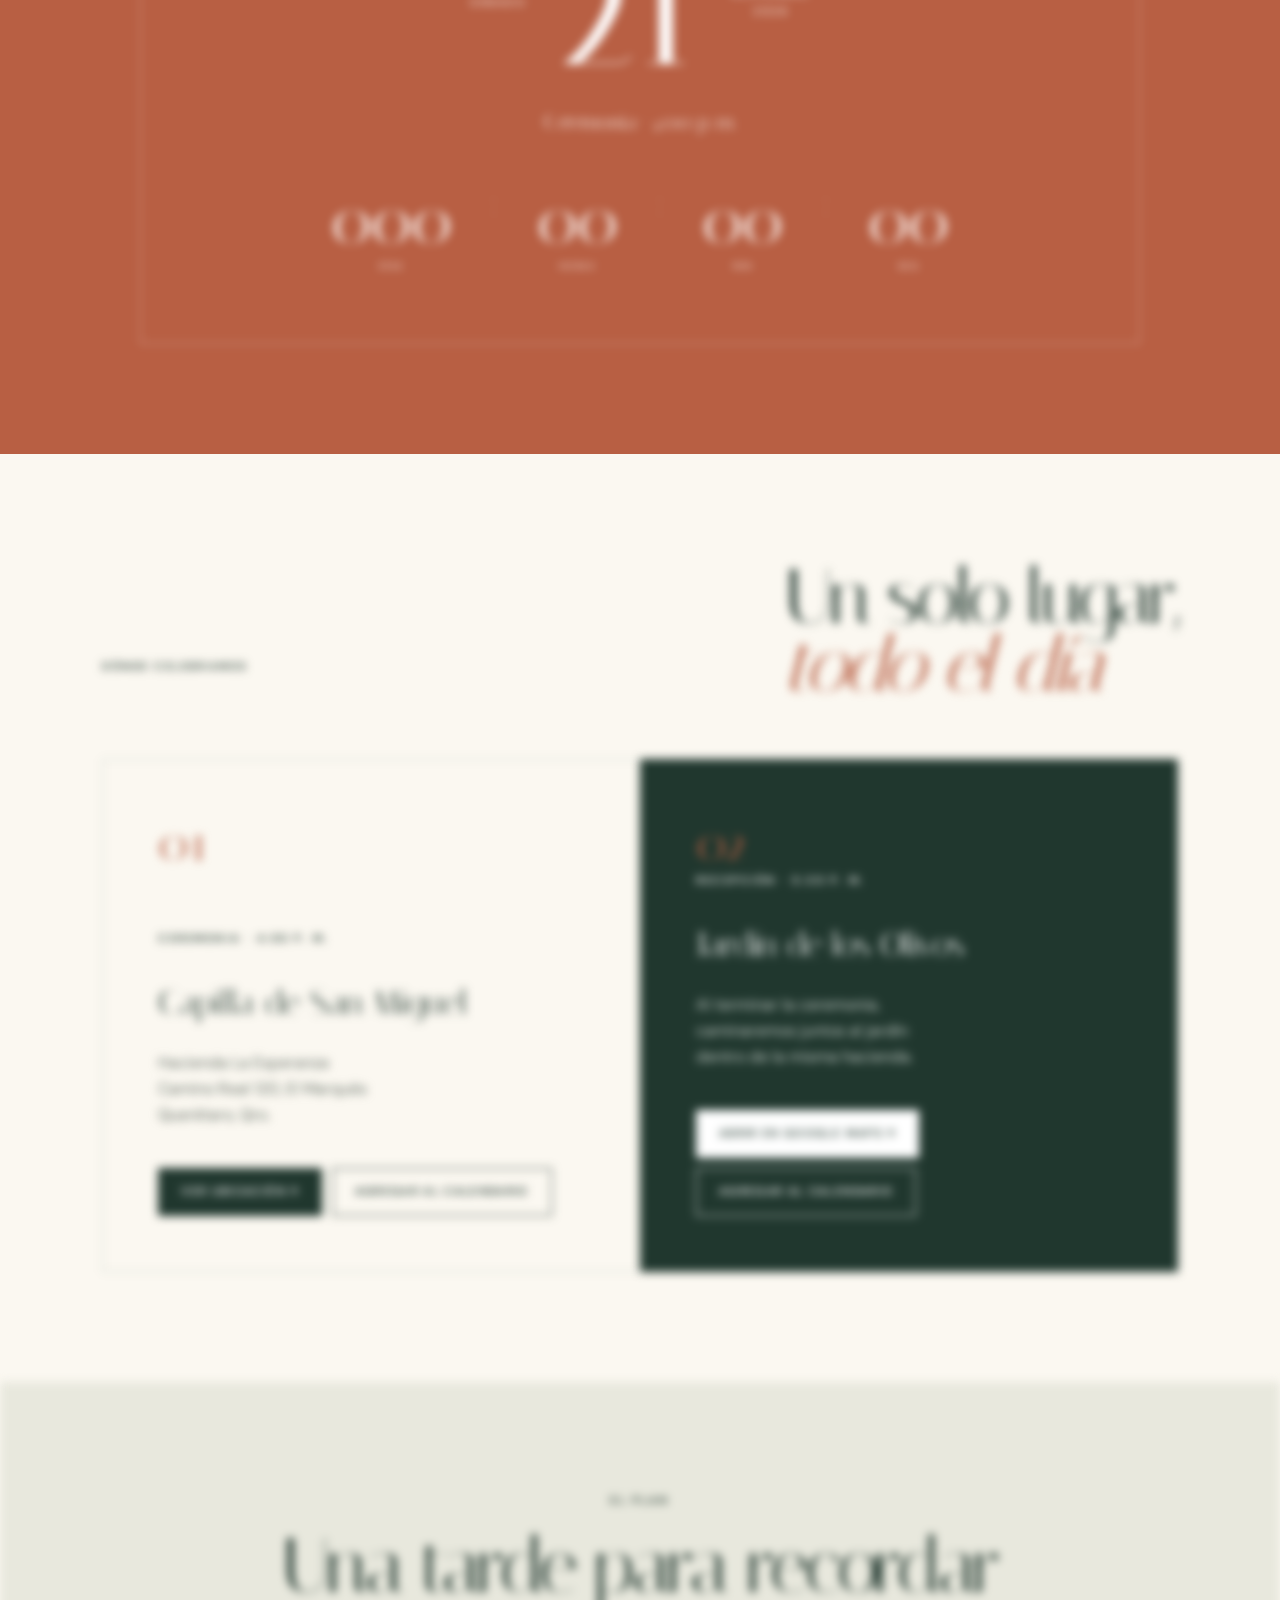
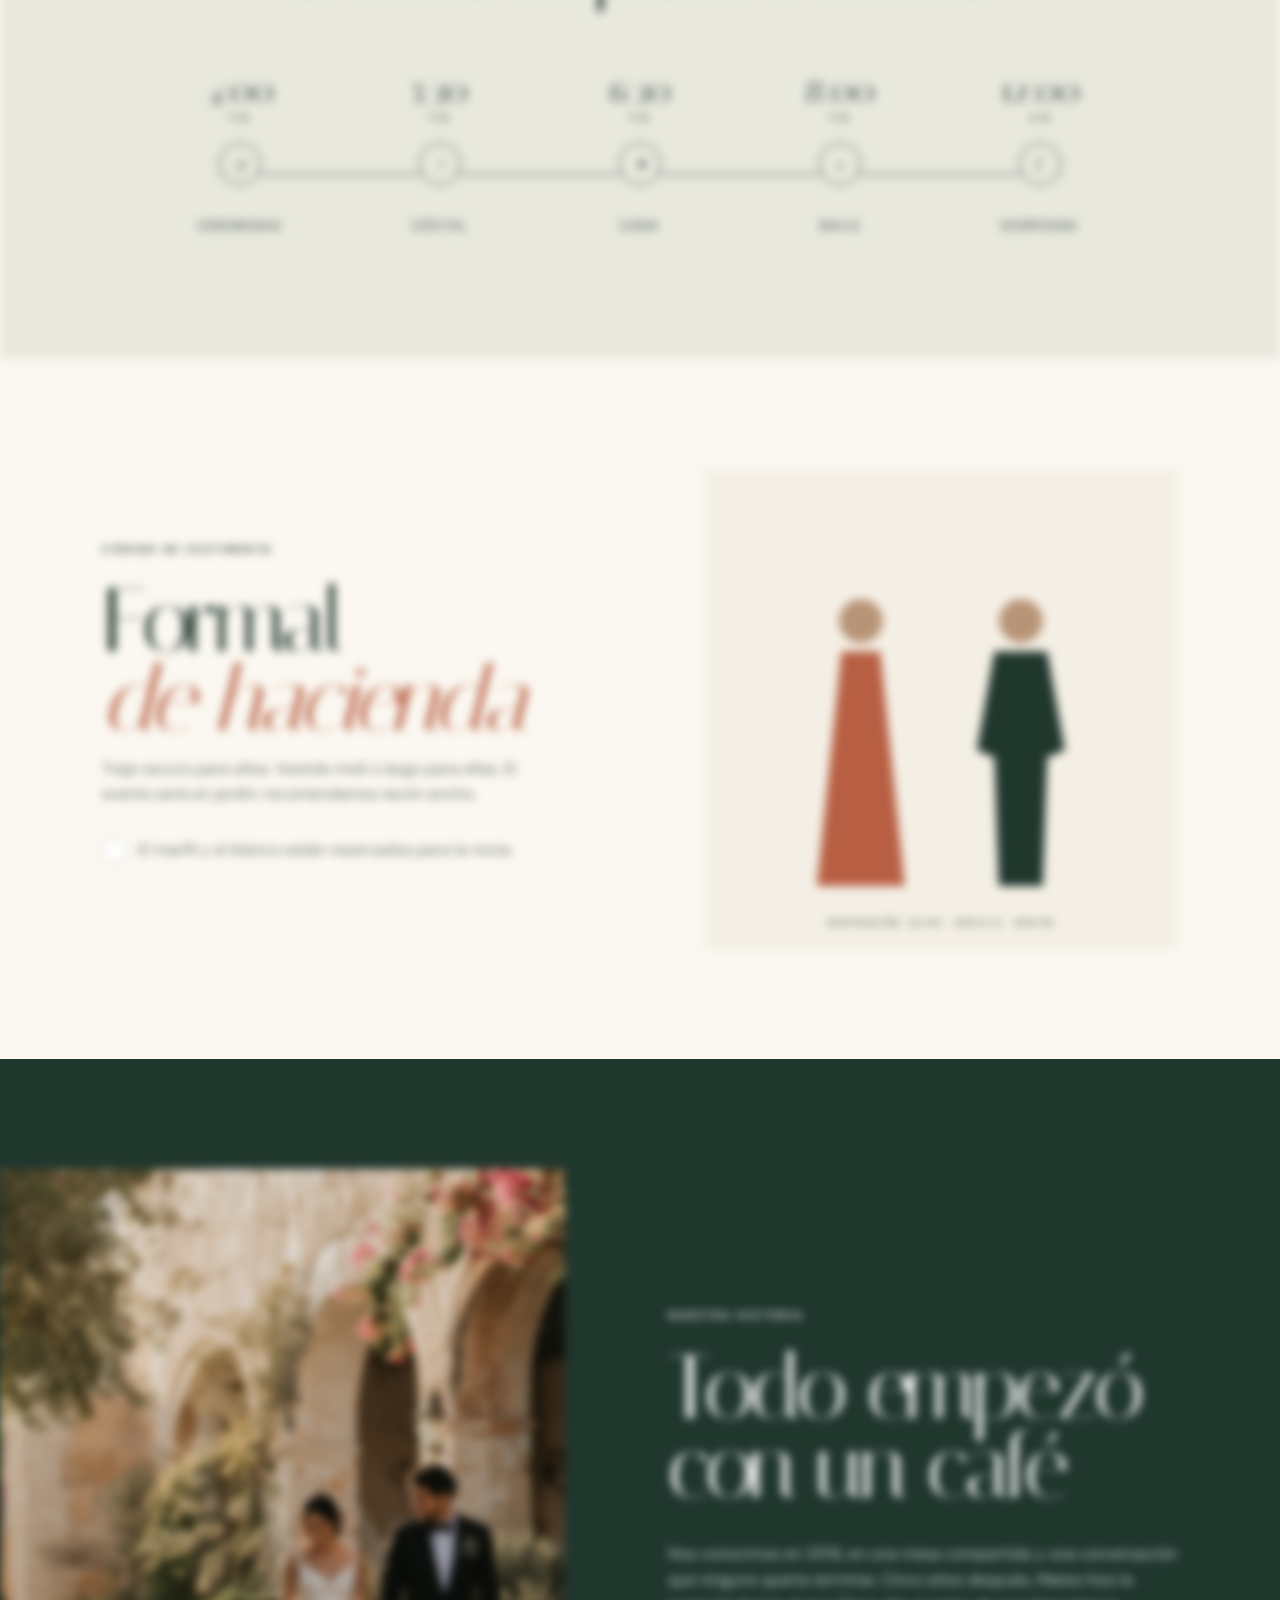
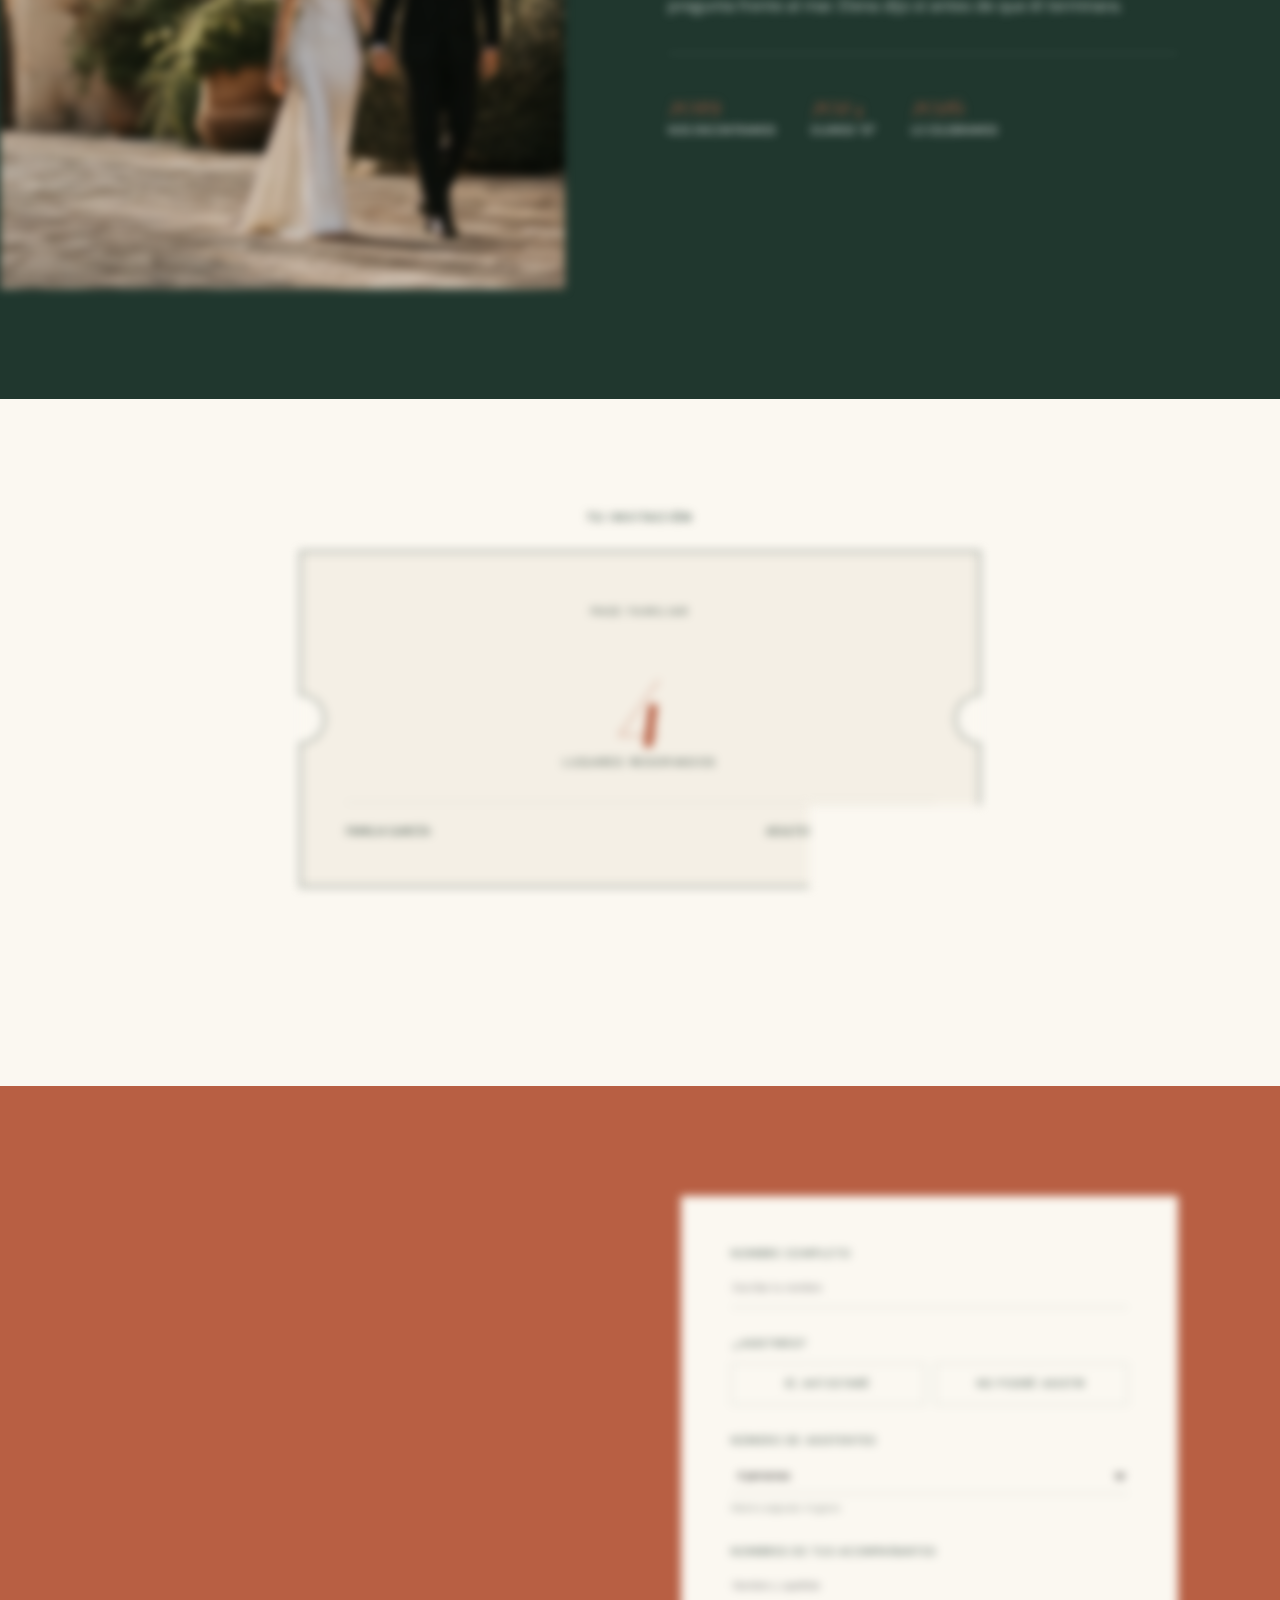
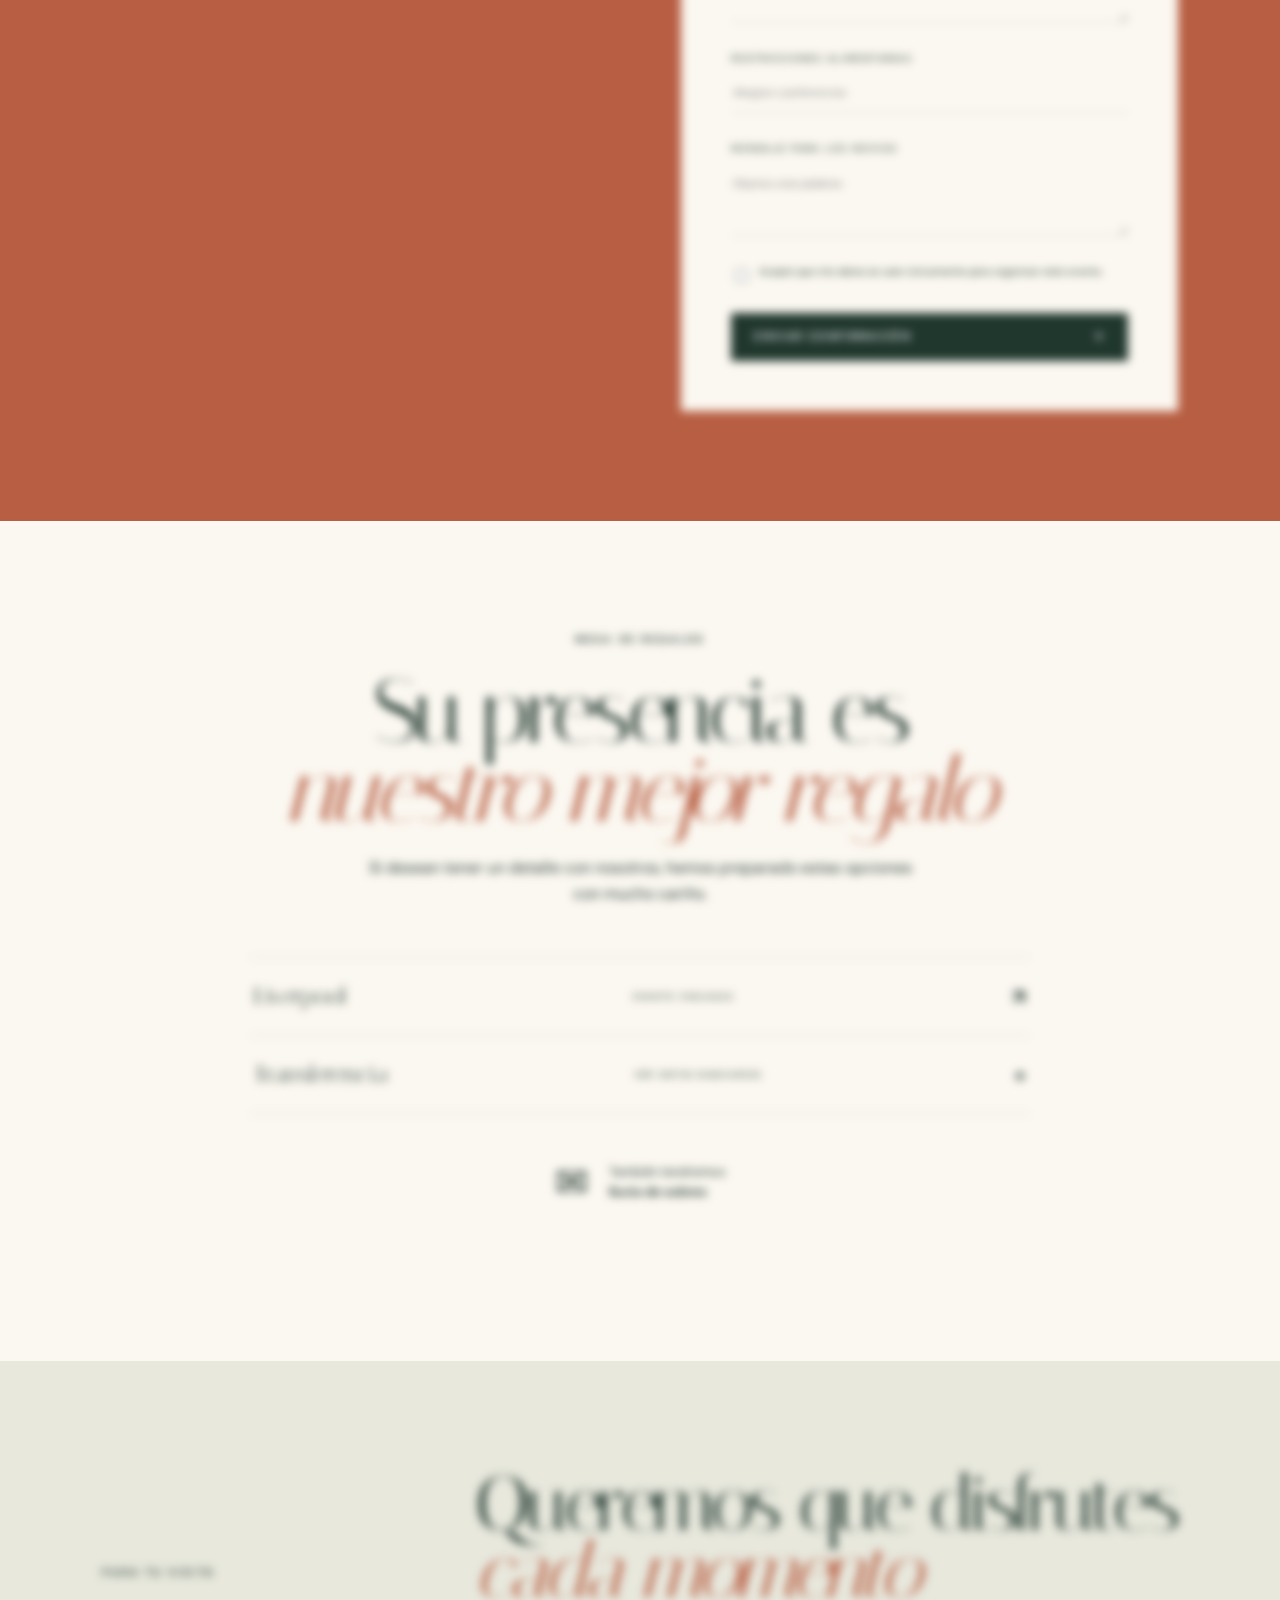
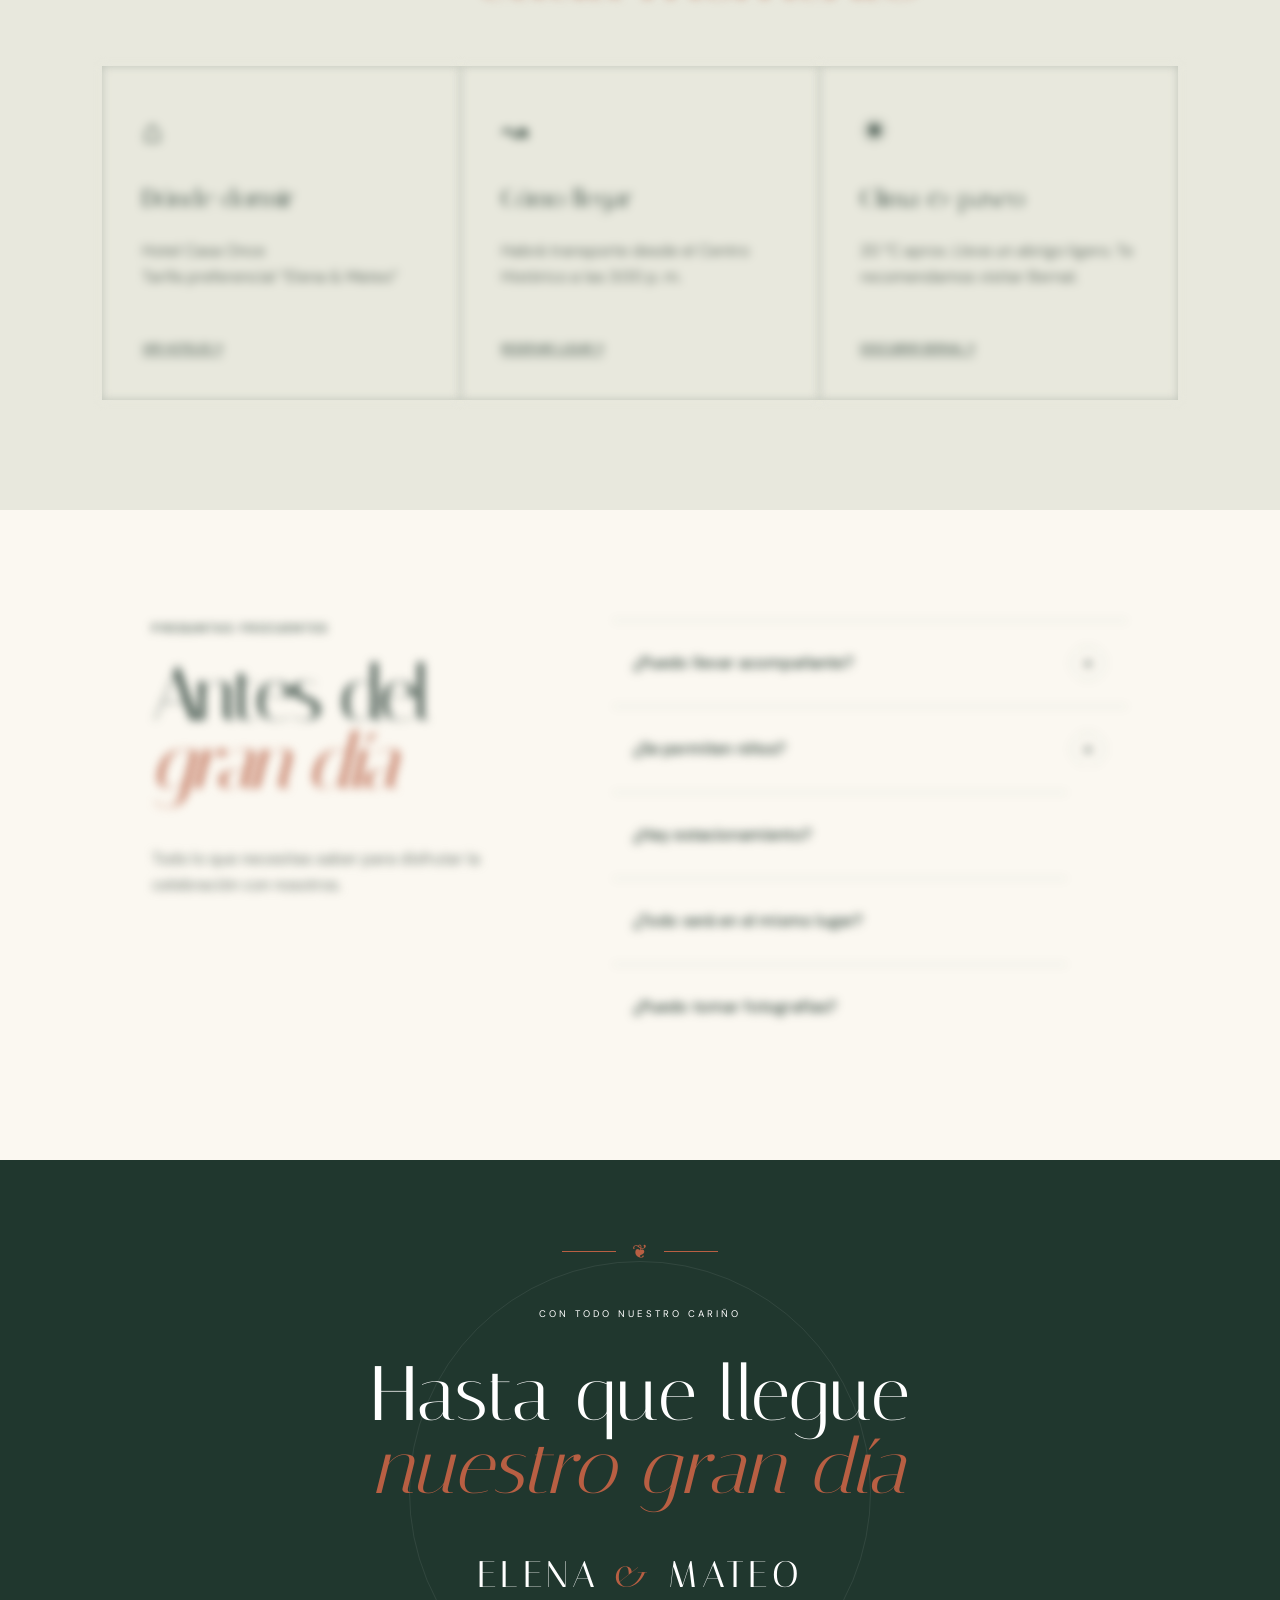
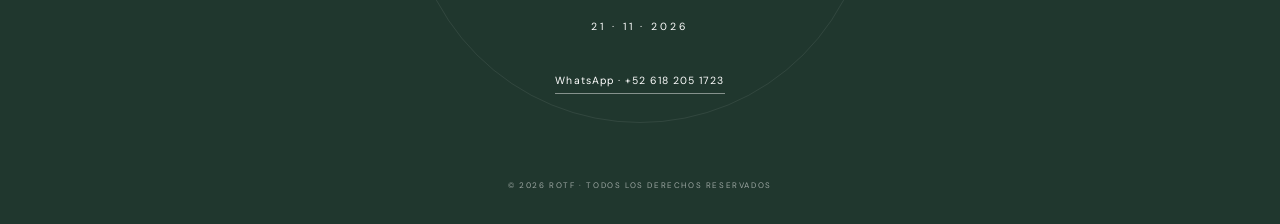
==== commit 3ed8d070: "Agregar vista previa para compartir en WhatsApp" ====
--- a/index.html
+++ b/index.html
@@ -5,6 +5,23 @@
   <meta name="viewport" content="width=device-width, initial-scale=1.0">
   <meta name="theme-color" content="#21382f">
   <meta name="description" content="Invitación de boda de Elena y Mateo — 21 de noviembre de 2026.">
+  <link rel="canonical" href="https://rotfflores.github.io/boda-elena-mateo/">
+  <meta property="og:type" content="website">
+  <meta property="og:locale" content="es_MX">
+  <meta property="og:site_name" content="Elena & Mateo">
+  <meta property="og:title" content="Elena & Mateo — Nuestra boda">
+  <meta property="og:description" content="Acompáñanos a celebrar el 21 de noviembre de 2026.">
+  <meta property="og:url" content="https://rotfflores.github.io/boda-elena-mateo/">
+  <meta property="og:image" content="https://rotfflores.github.io/boda-elena-mateo/public/og-elena-mateo.jpg">
+  <meta property="og:image:secure_url" content="https://rotfflores.github.io/boda-elena-mateo/public/og-elena-mateo.jpg">
+  <meta property="og:image:type" content="image/jpeg">
+  <meta property="og:image:width" content="1200">
+  <meta property="og:image:height" content="630">
+  <meta property="og:image:alt" content="Elena y Mateo — Nuestra boda, 21 de noviembre de 2026">
+  <meta name="twitter:card" content="summary_large_image">
+  <meta name="twitter:title" content="Elena & Mateo — Nuestra boda">
+  <meta name="twitter:description" content="Acompáñanos a celebrar el 21 de noviembre de 2026.">
+  <meta name="twitter:image" content="https://rotfflores.github.io/boda-elena-mateo/public/og-elena-mateo.jpg">
   <title>Elena & Mateo — Nuestra boda</title>
   <link rel="preconnect" href="https://fonts.googleapis.com">
   <link rel="preconnect" href="https://fonts.gstatic.com" crossorigin>
--- a/styles.css
+++ b/styles.css
@@ -98,3 +98,6 @@
 @keyframes mobilePlus{0%{transform:rotate(0) scale(.8)}100%{transform:rotate(45deg) scale(1)}}
 @media(prefers-reduced-motion:reduce){.back-to-top{transition:none}.timeline.visible .timeline-row>div,.timeline.visible .timeline-row i,.accordion details[open] summary span{animation:none!important}}
 
+/* El estado visible debe prevalecer también en navegadores móviles */
+.reveal.visible{opacity:1!important;transform:none!important;filter:blur(0)!important}
+
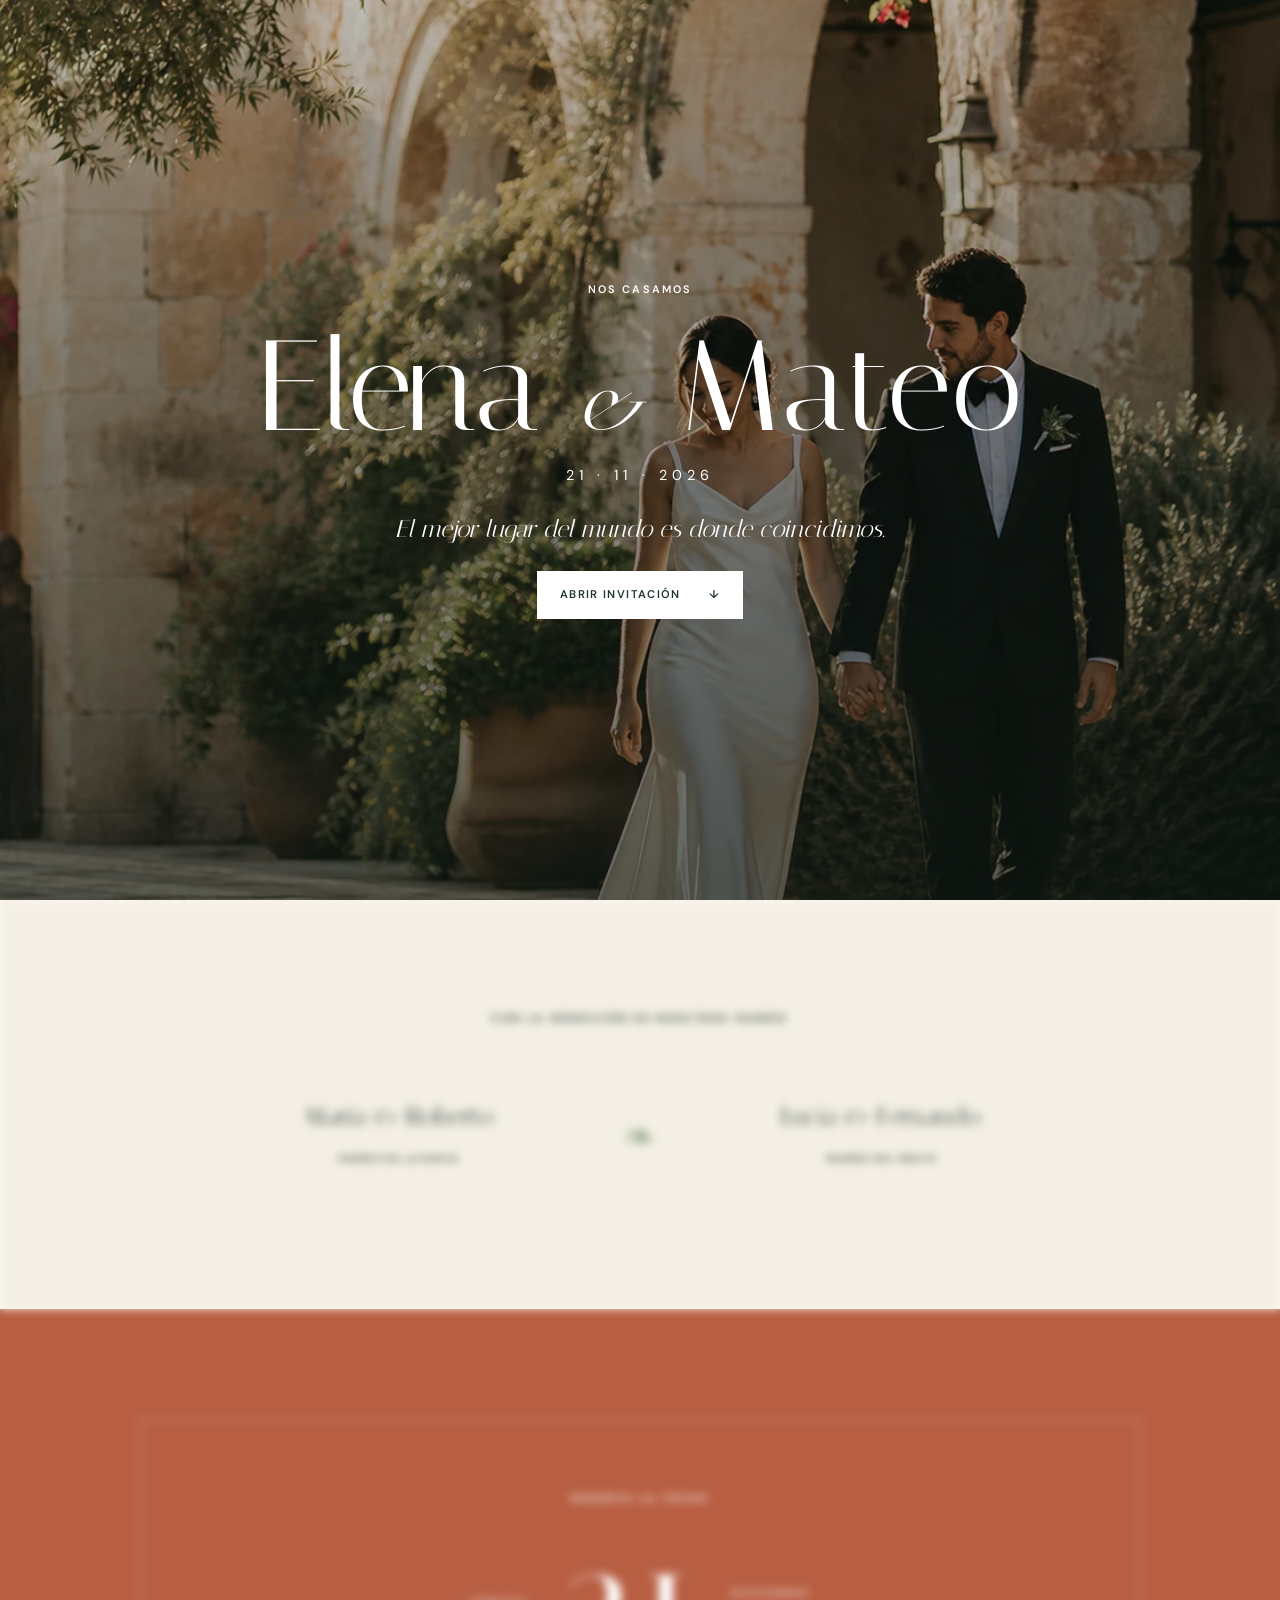
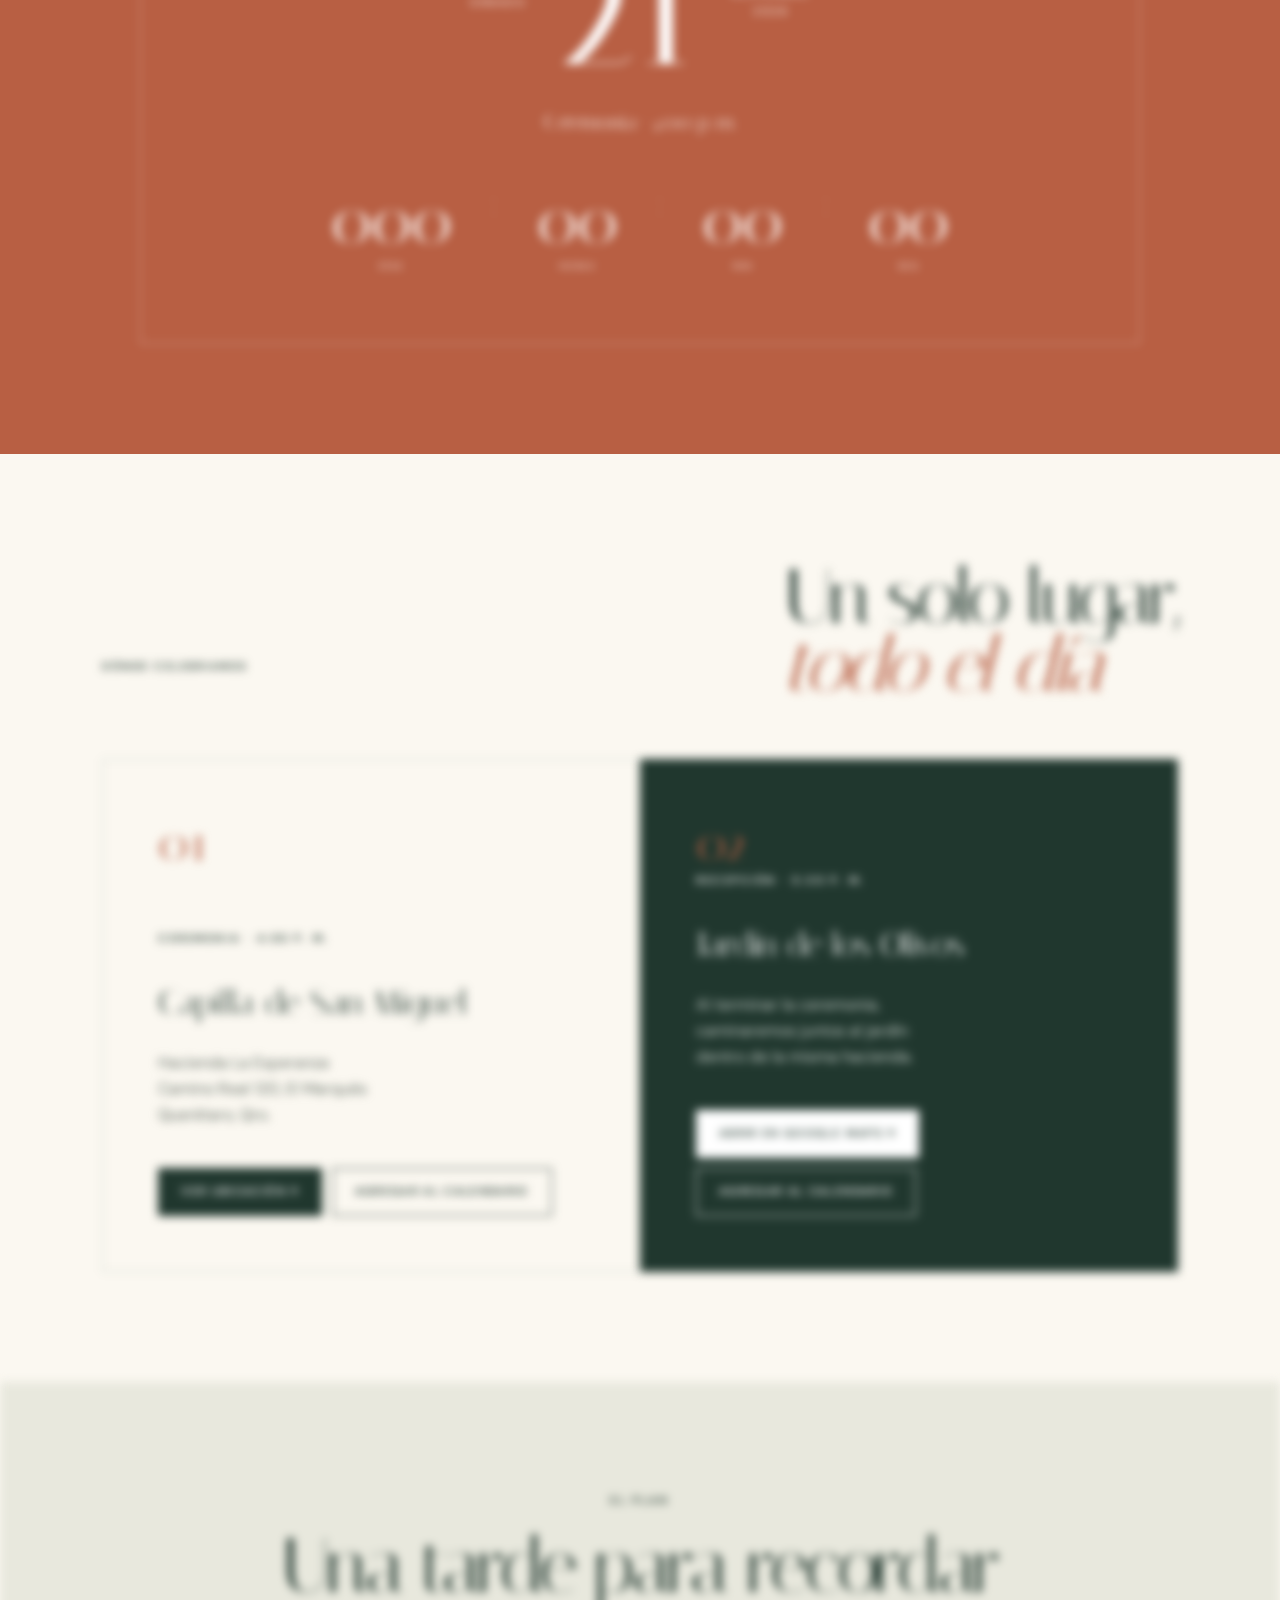
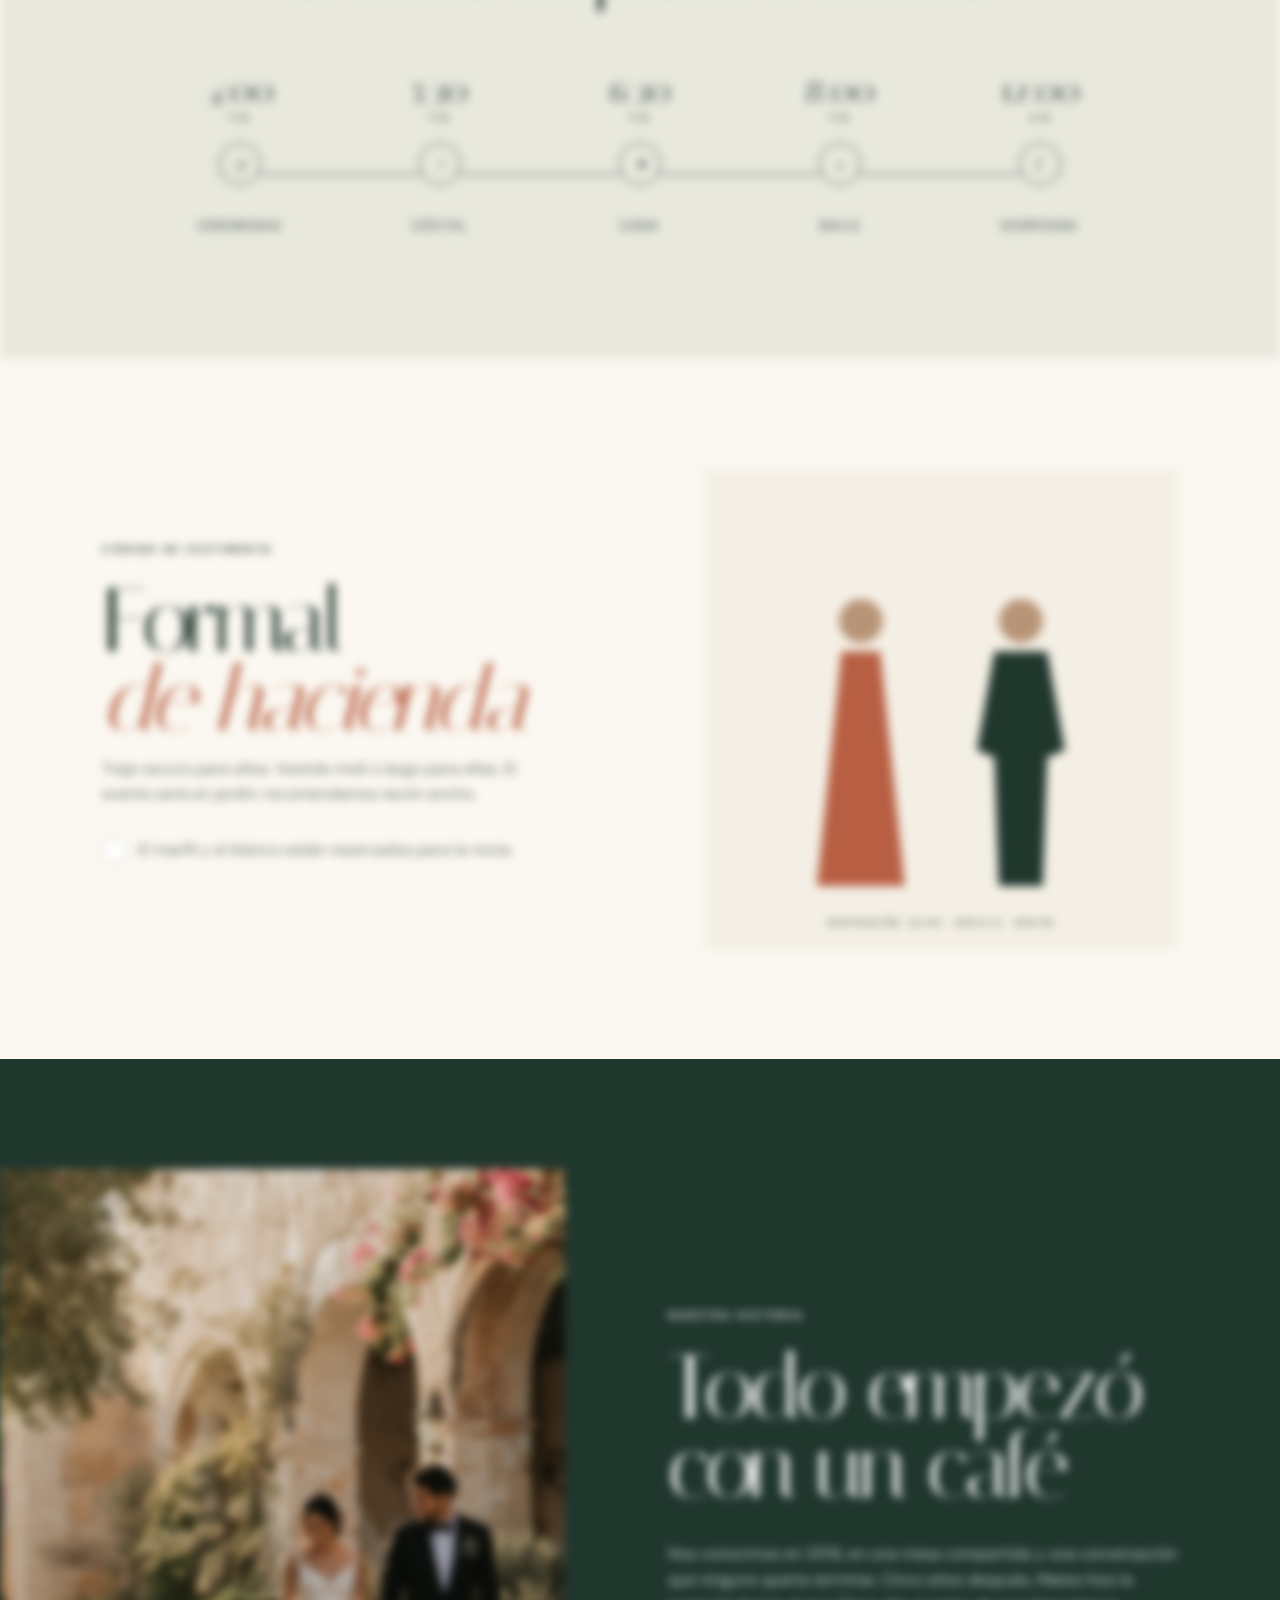
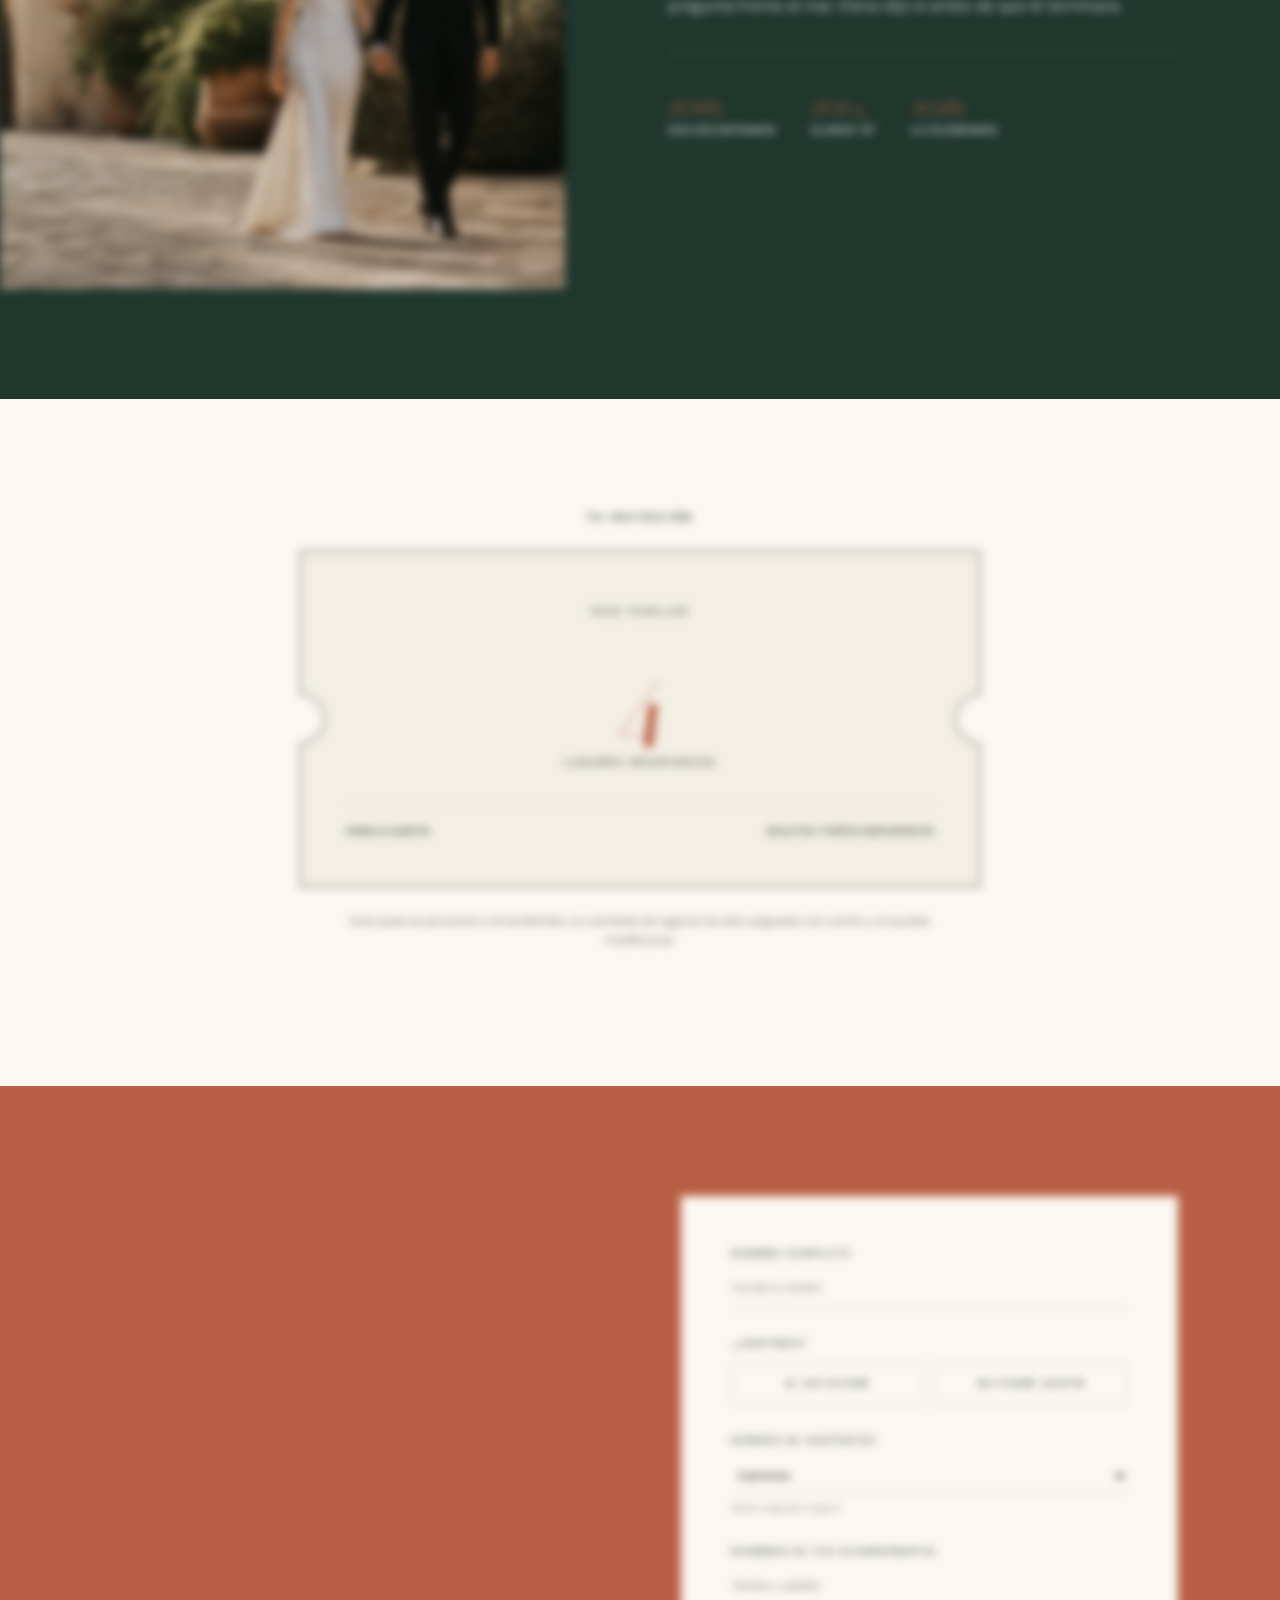
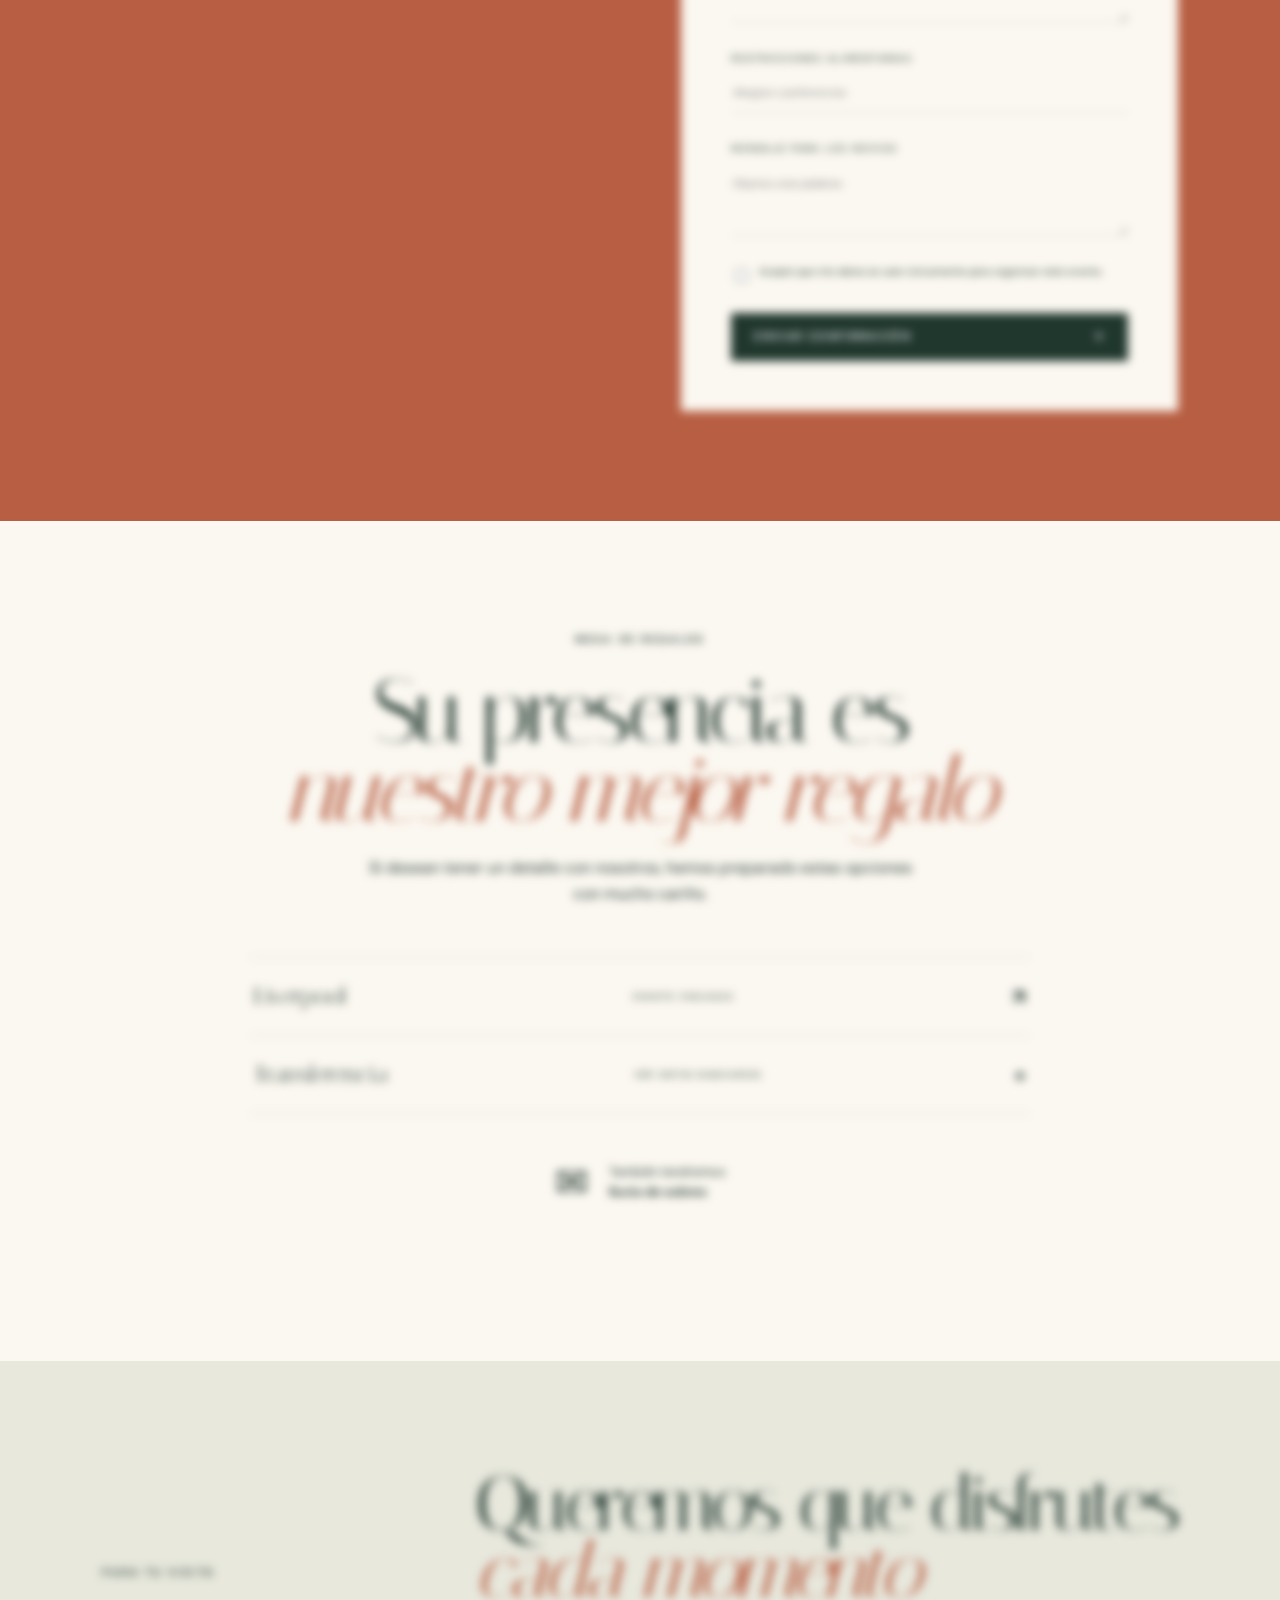
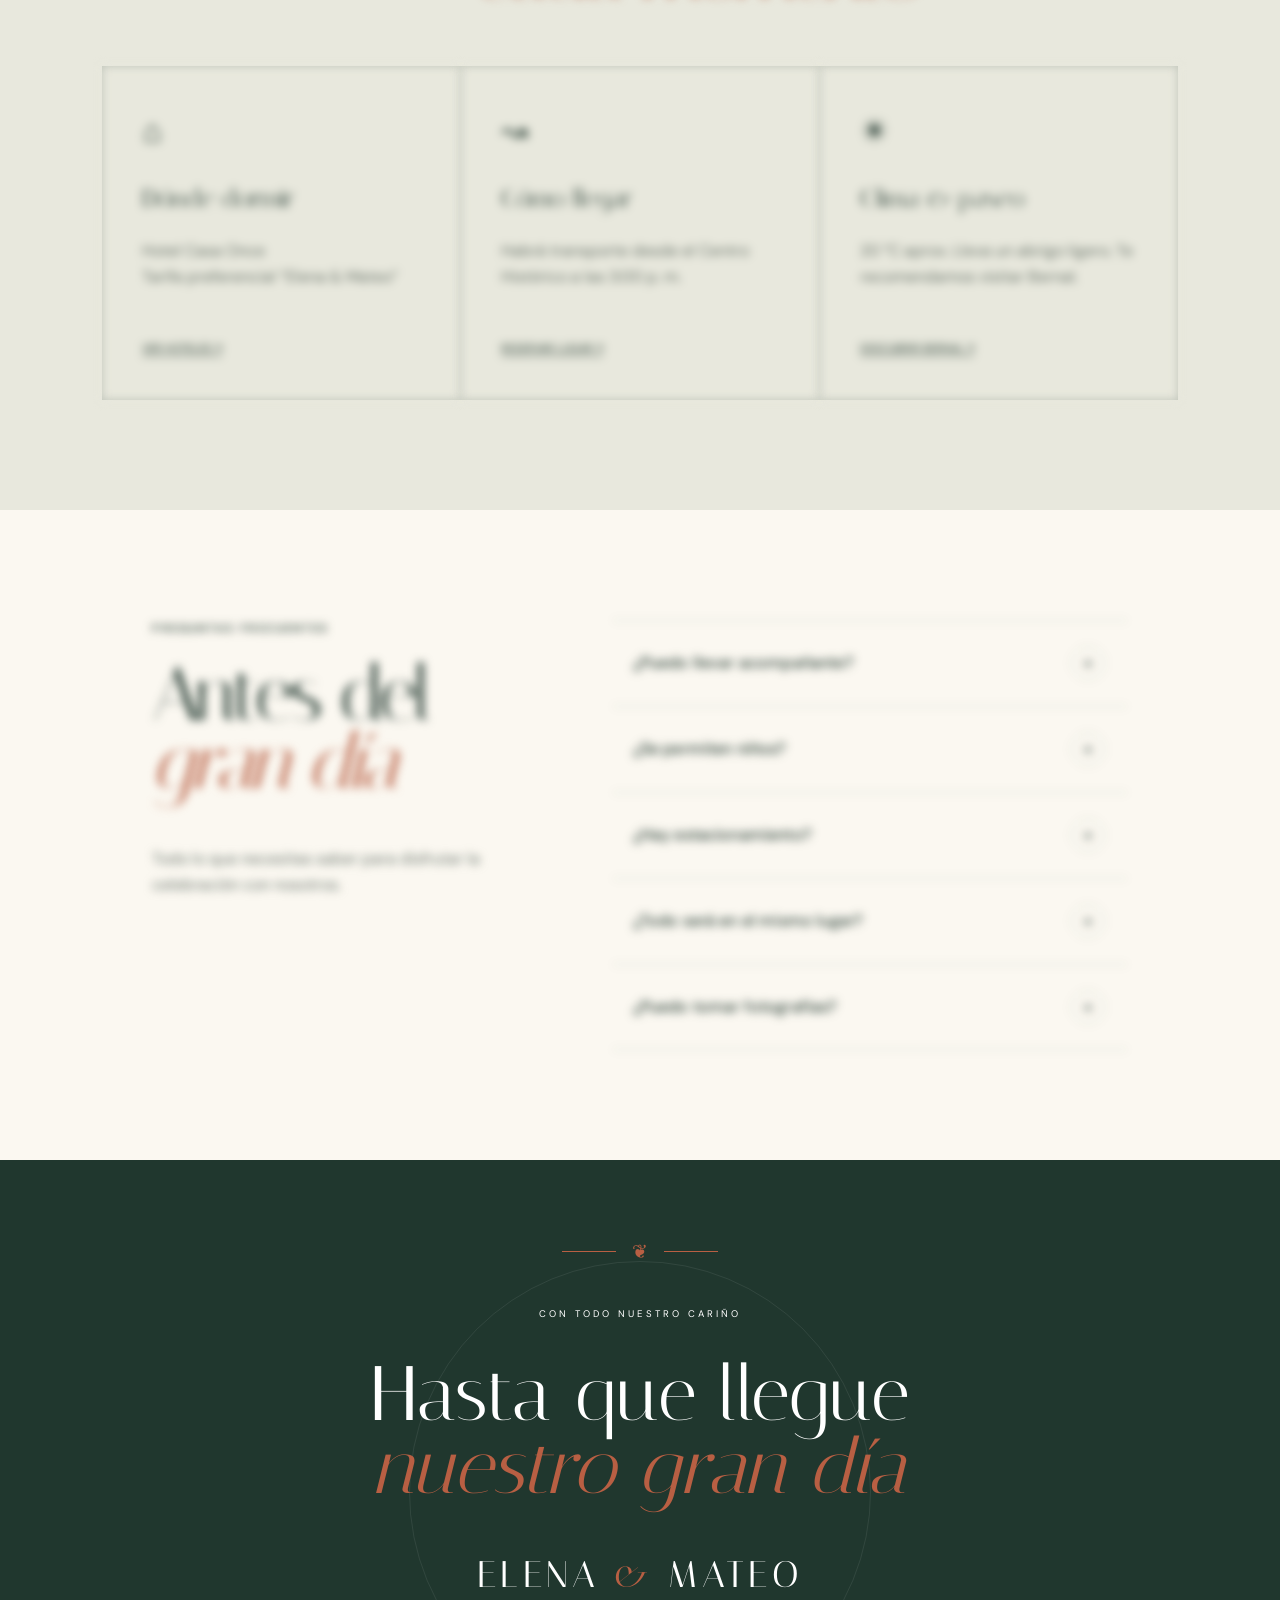
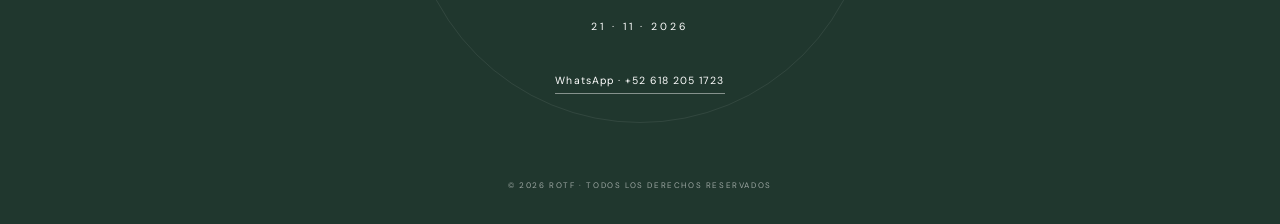
==== commit a074e11b: "Add ROTF Studio lead form" ====
--- a/index.html
+++ b/index.html
@@ -166,6 +166,6 @@
   <div class="thanks" id="thanks" role="dialog" aria-modal="true" aria-labelledby="thanksTitle"><div><button id="closeThanks" aria-label="Cerrar">×</button><p class="eyebrow">CONFIRMACIÓN RECIBIDA</p><h2 id="thanksTitle">¡Gracias!</h2><p>Tu respuesta quedó registrada en este dispositivo. Nos emociona compartir este día contigo.</p><span class="heart">♡</span></div></div>
   <button class="back-to-top" id="backToTop" type="button" aria-label="Volver al inicio"><span>↑</span><small>SUBIR</small></button>
   <script src="script.js"></script>
+  <script src="https://rotfstudio.com/js/invitation-lead.js?v=1" data-invitation="Elena &amp; Mateo"></script>
 </body>
 </html>
-
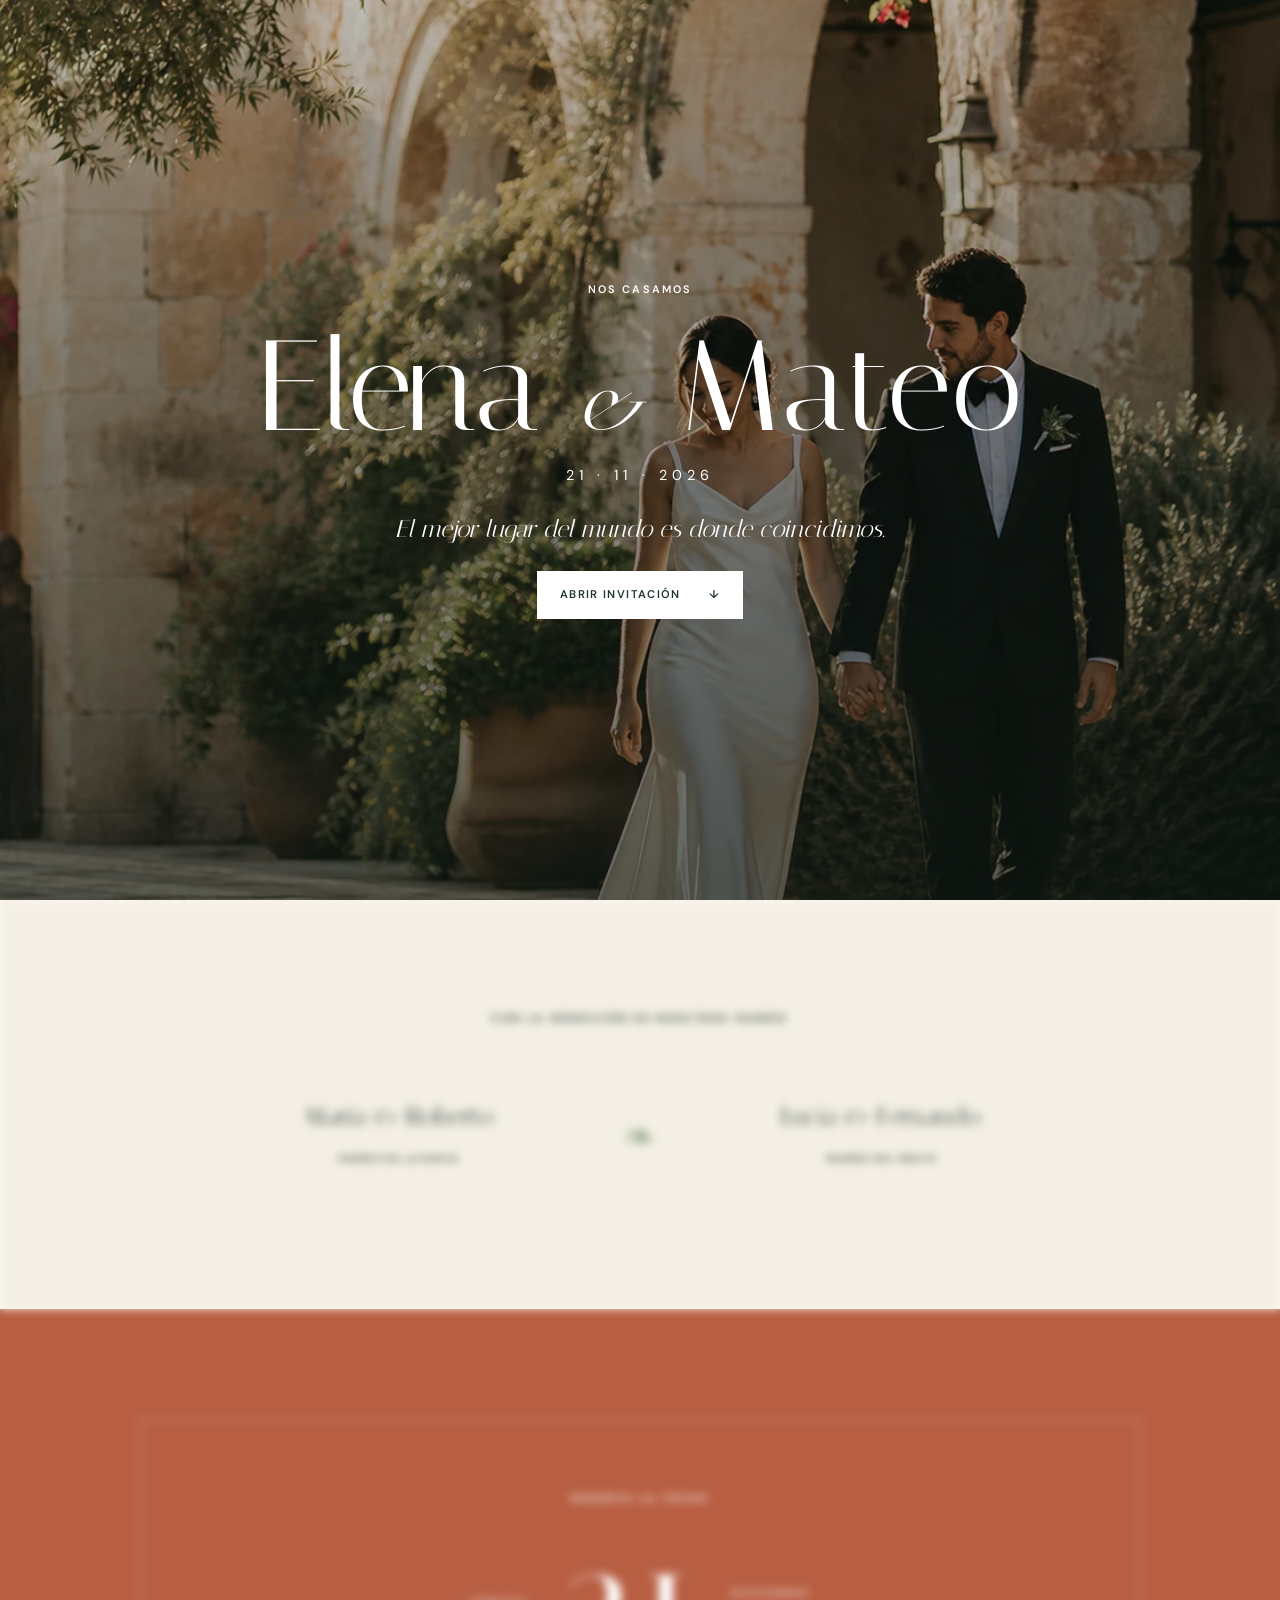
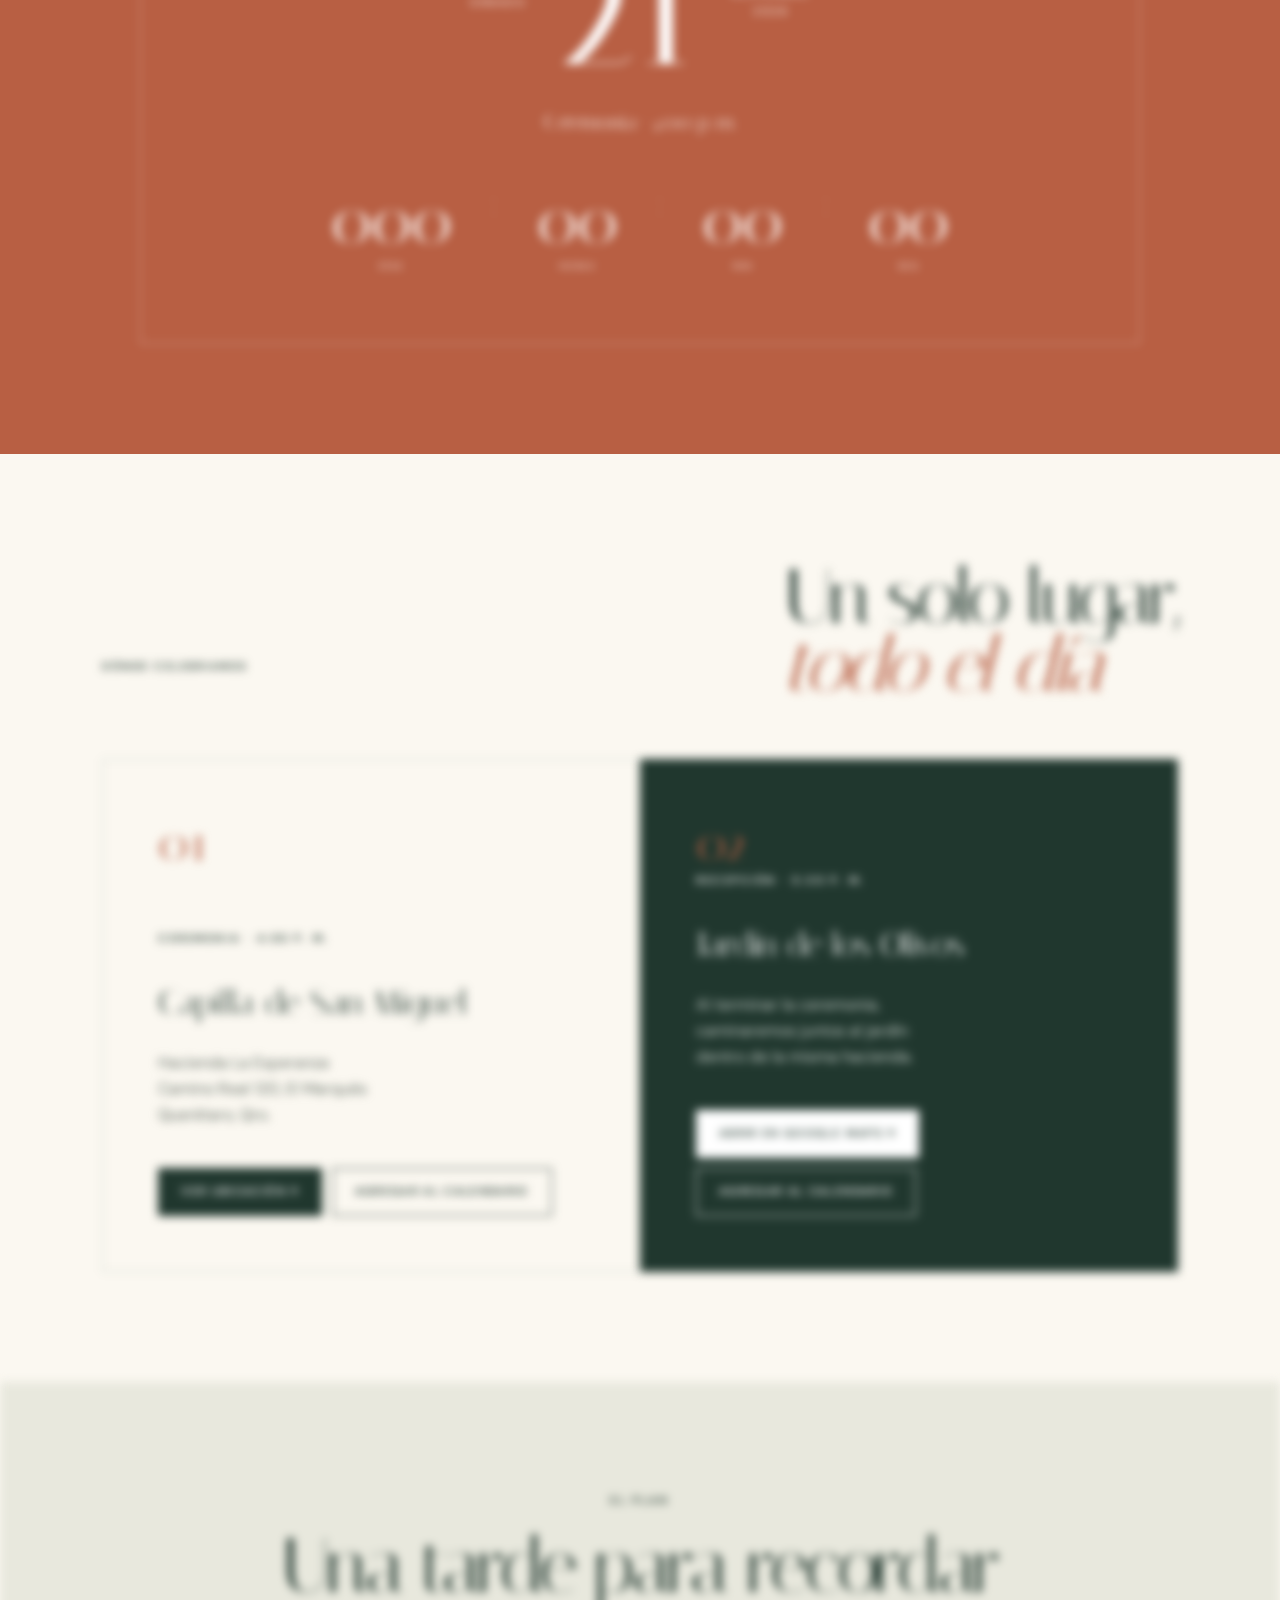
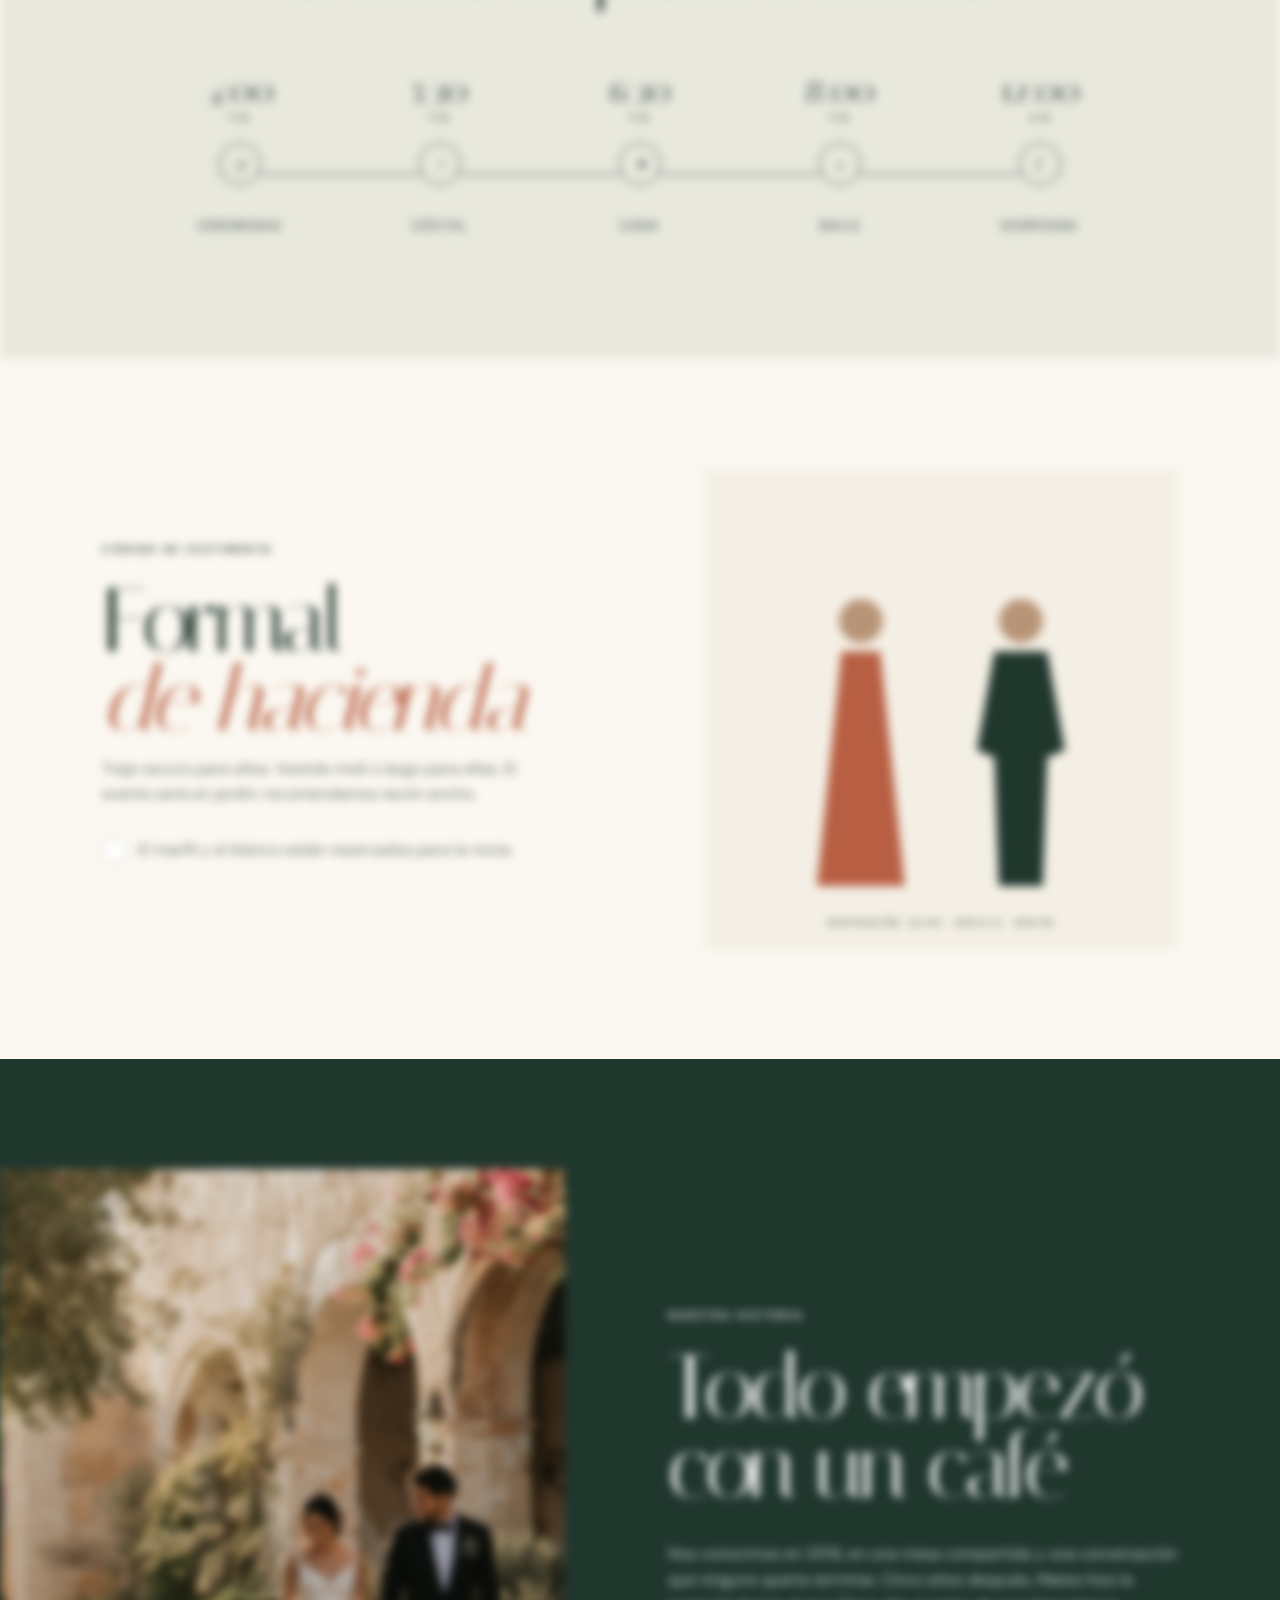
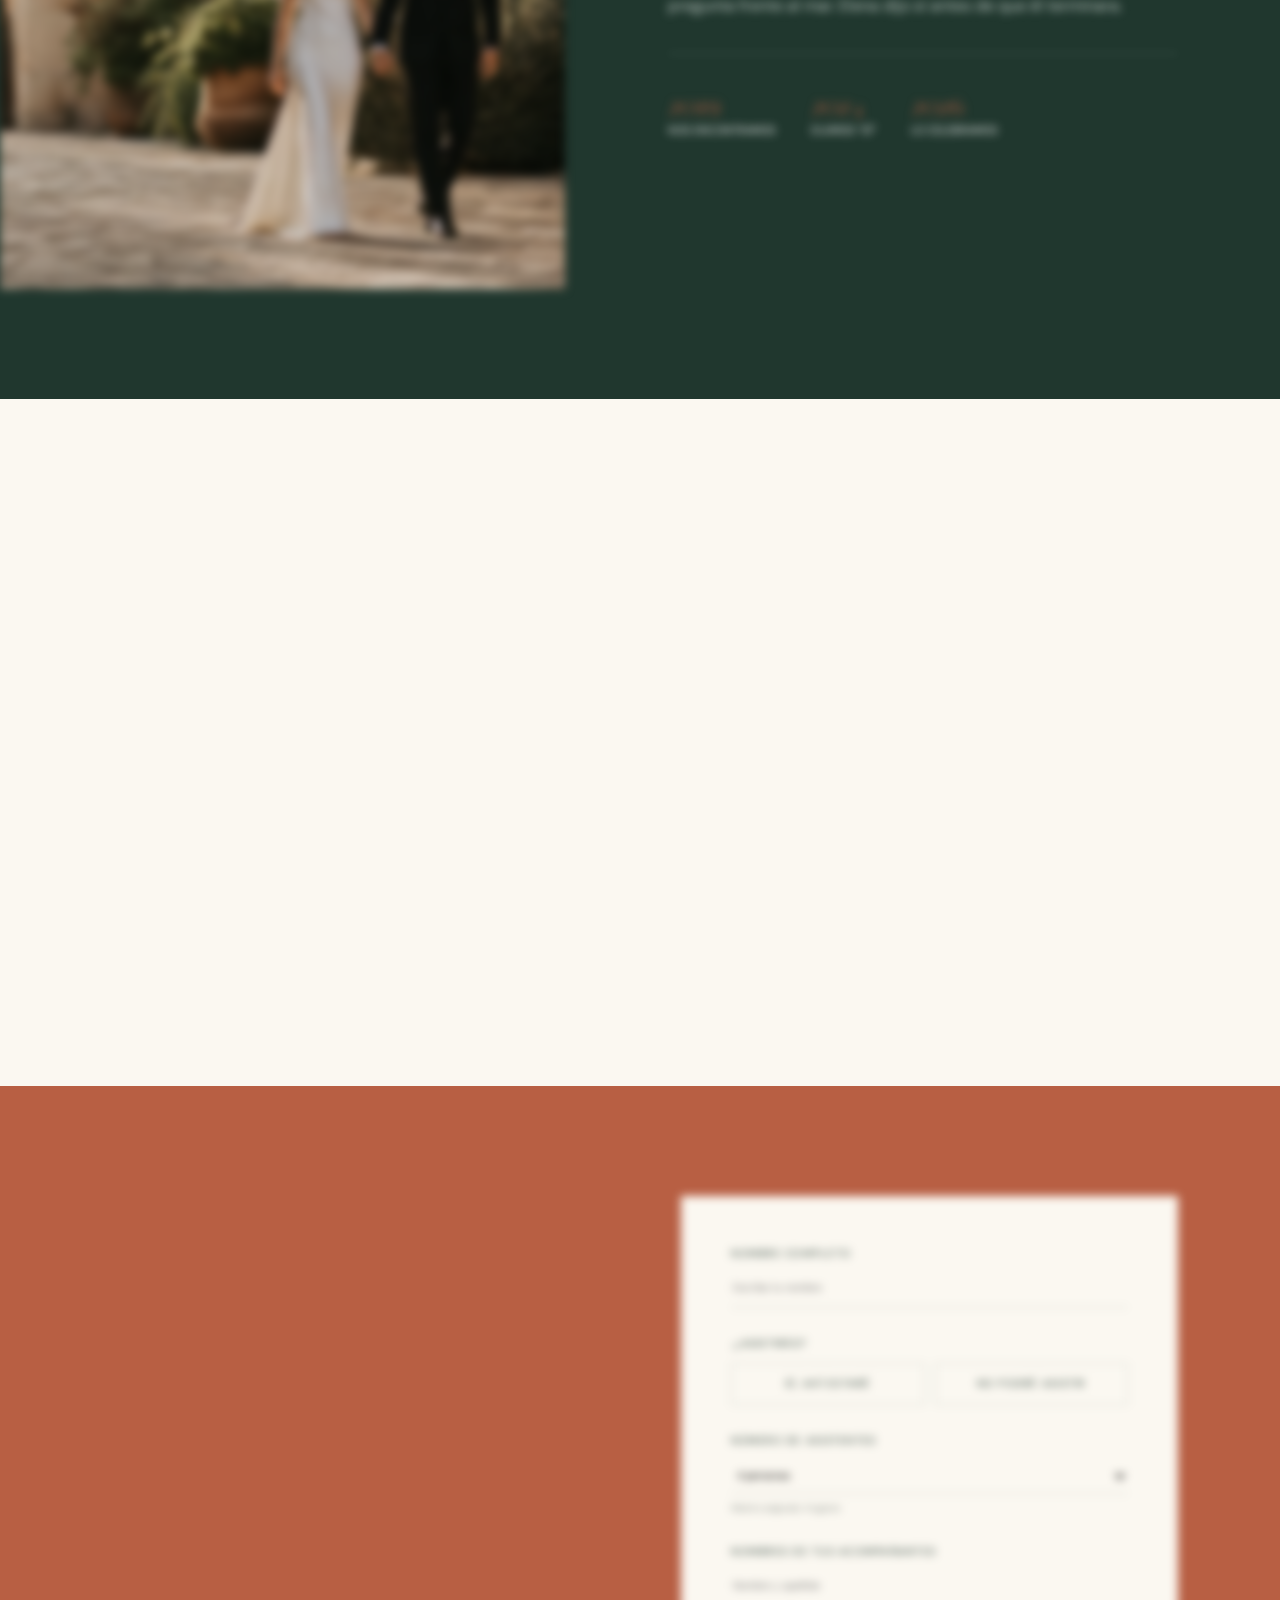
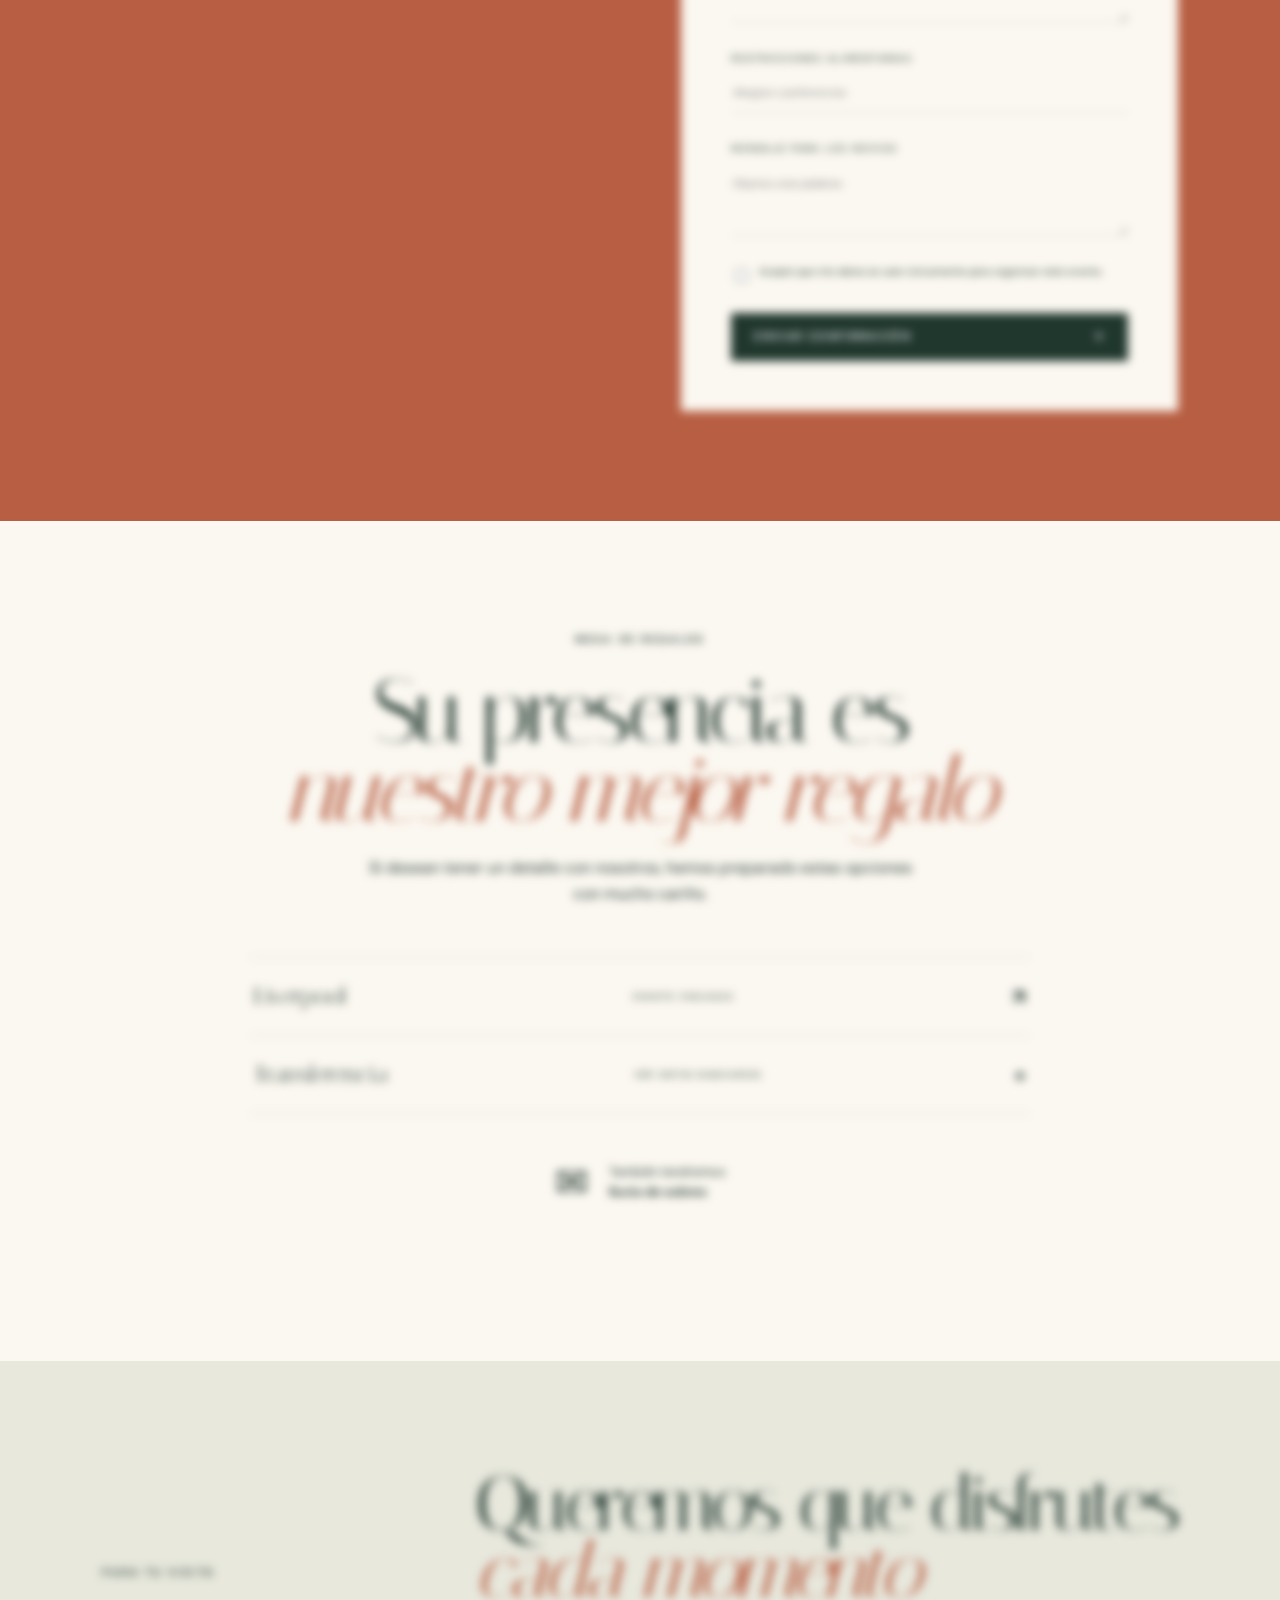
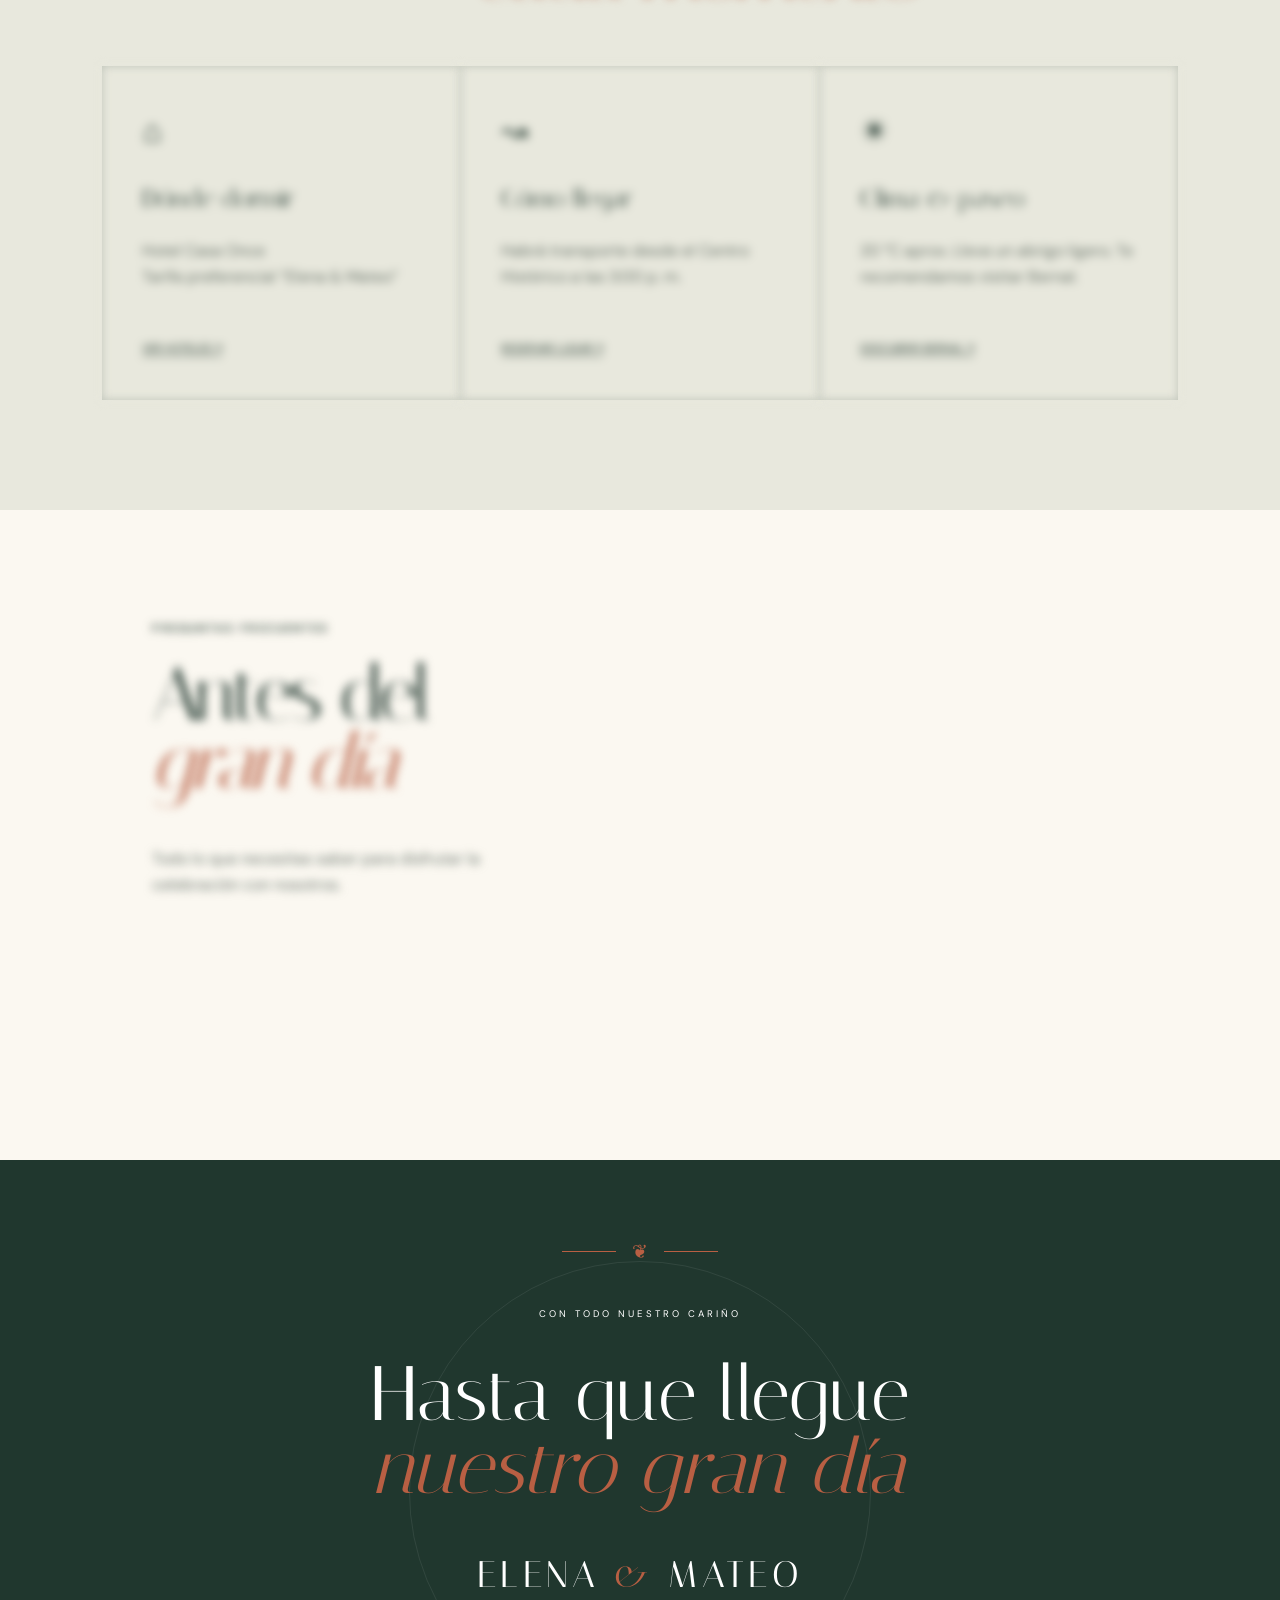
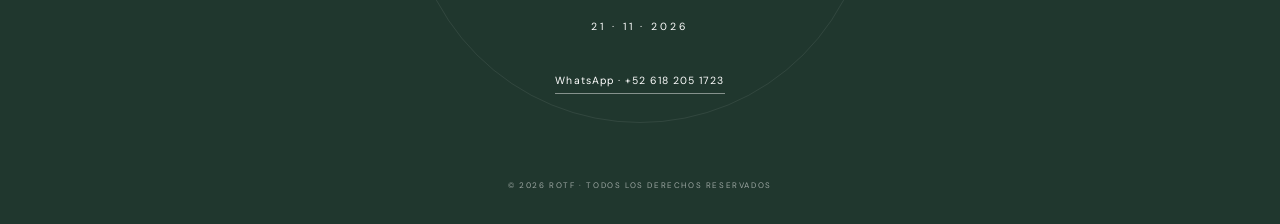
==== commit 42a96801: "Rename invitation design and public domain" ====
--- a/index.html
+++ b/index.html
@@ -166,6 +166,6 @@
   <div class="thanks" id="thanks" role="dialog" aria-modal="true" aria-labelledby="thanksTitle"><div><button id="closeThanks" aria-label="Cerrar">×</button><p class="eyebrow">CONFIRMACIÓN RECIBIDA</p><h2 id="thanksTitle">¡Gracias!</h2><p>Tu respuesta quedó registrada en este dispositivo. Nos emociona compartir este día contigo.</p><span class="heart">♡</span></div></div>
   <button class="back-to-top" id="backToTop" type="button" aria-label="Volver al inicio"><span>↑</span><small>SUBIR</small></button>
   <script src="script.js"></script>
-  <script src="https://rotfstudio.com/js/invitation-lead.js?v=1" data-invitation="Elena &amp; Mateo"></script>
+  <script src="https://rotfstudio.com/js/invitation-lead.js?v=3" data-invitation="Amor Esmeralda"></script>
 </body>
 </html>
